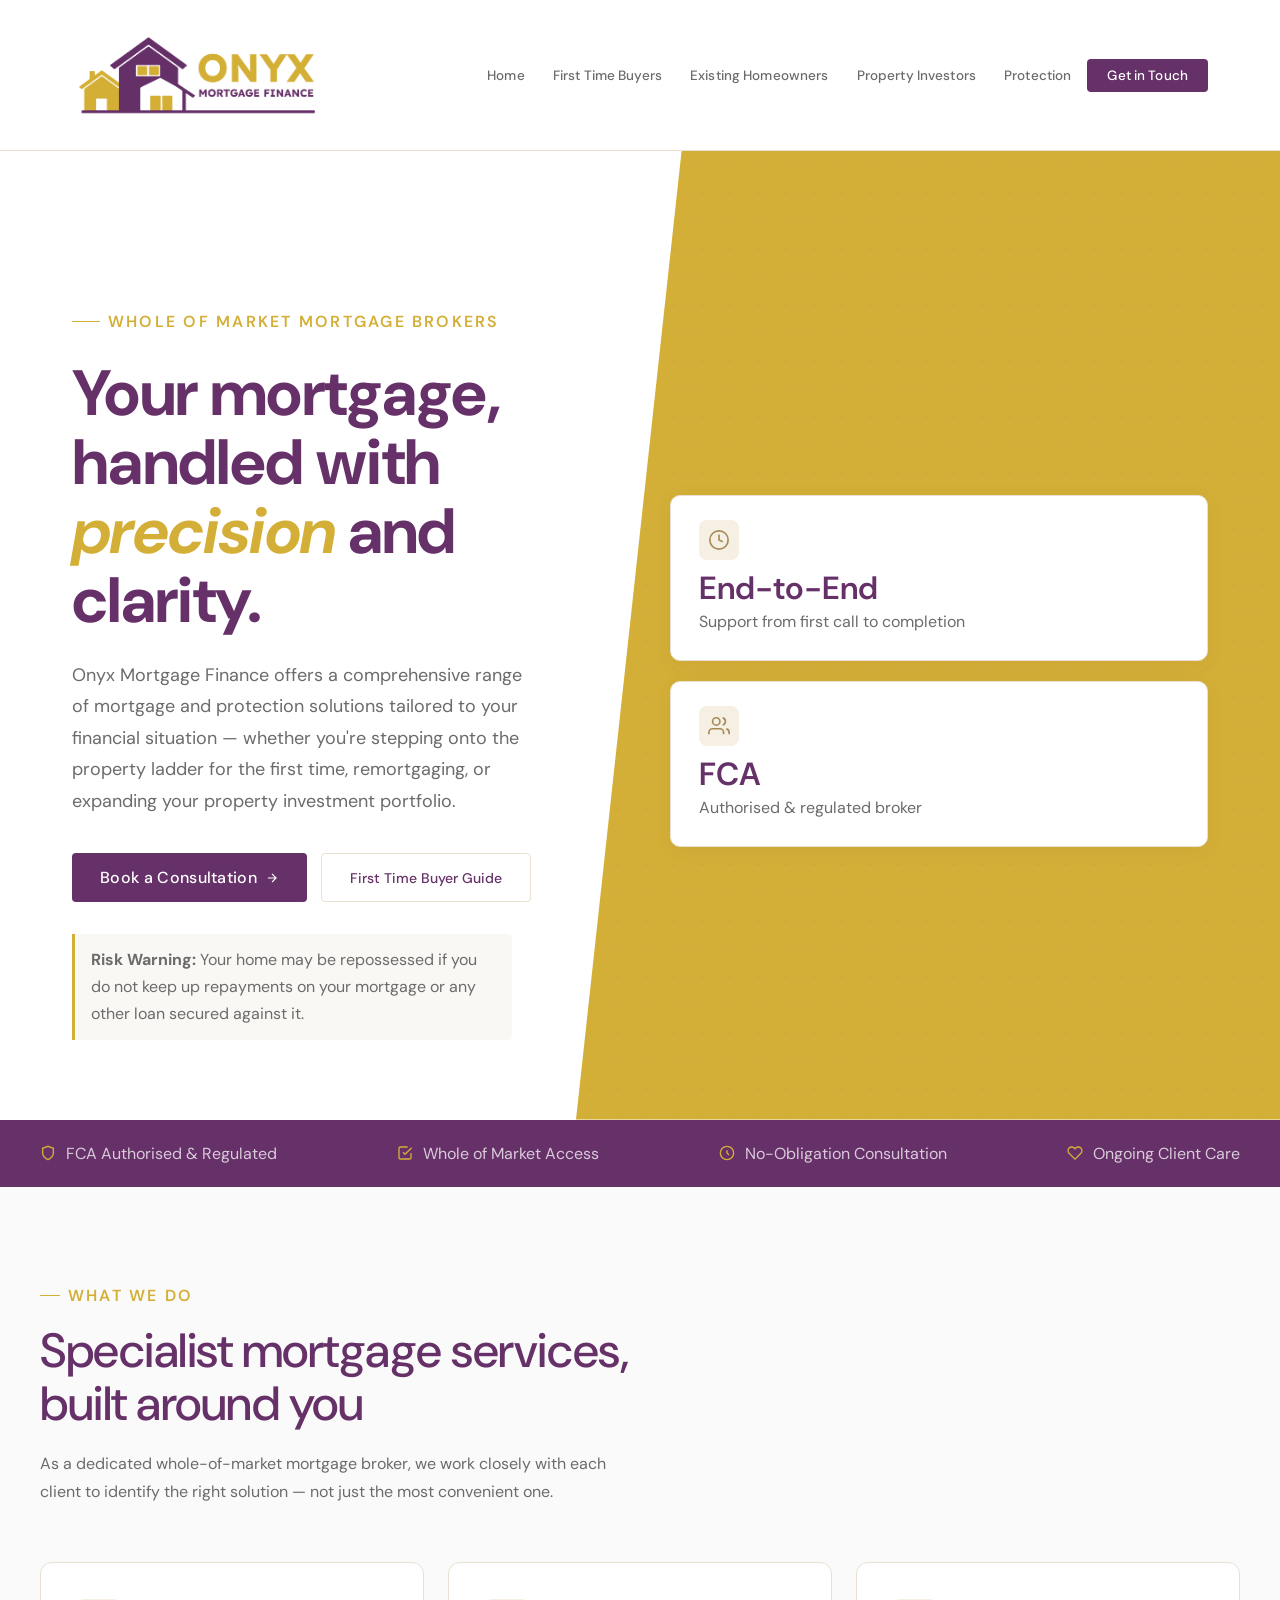
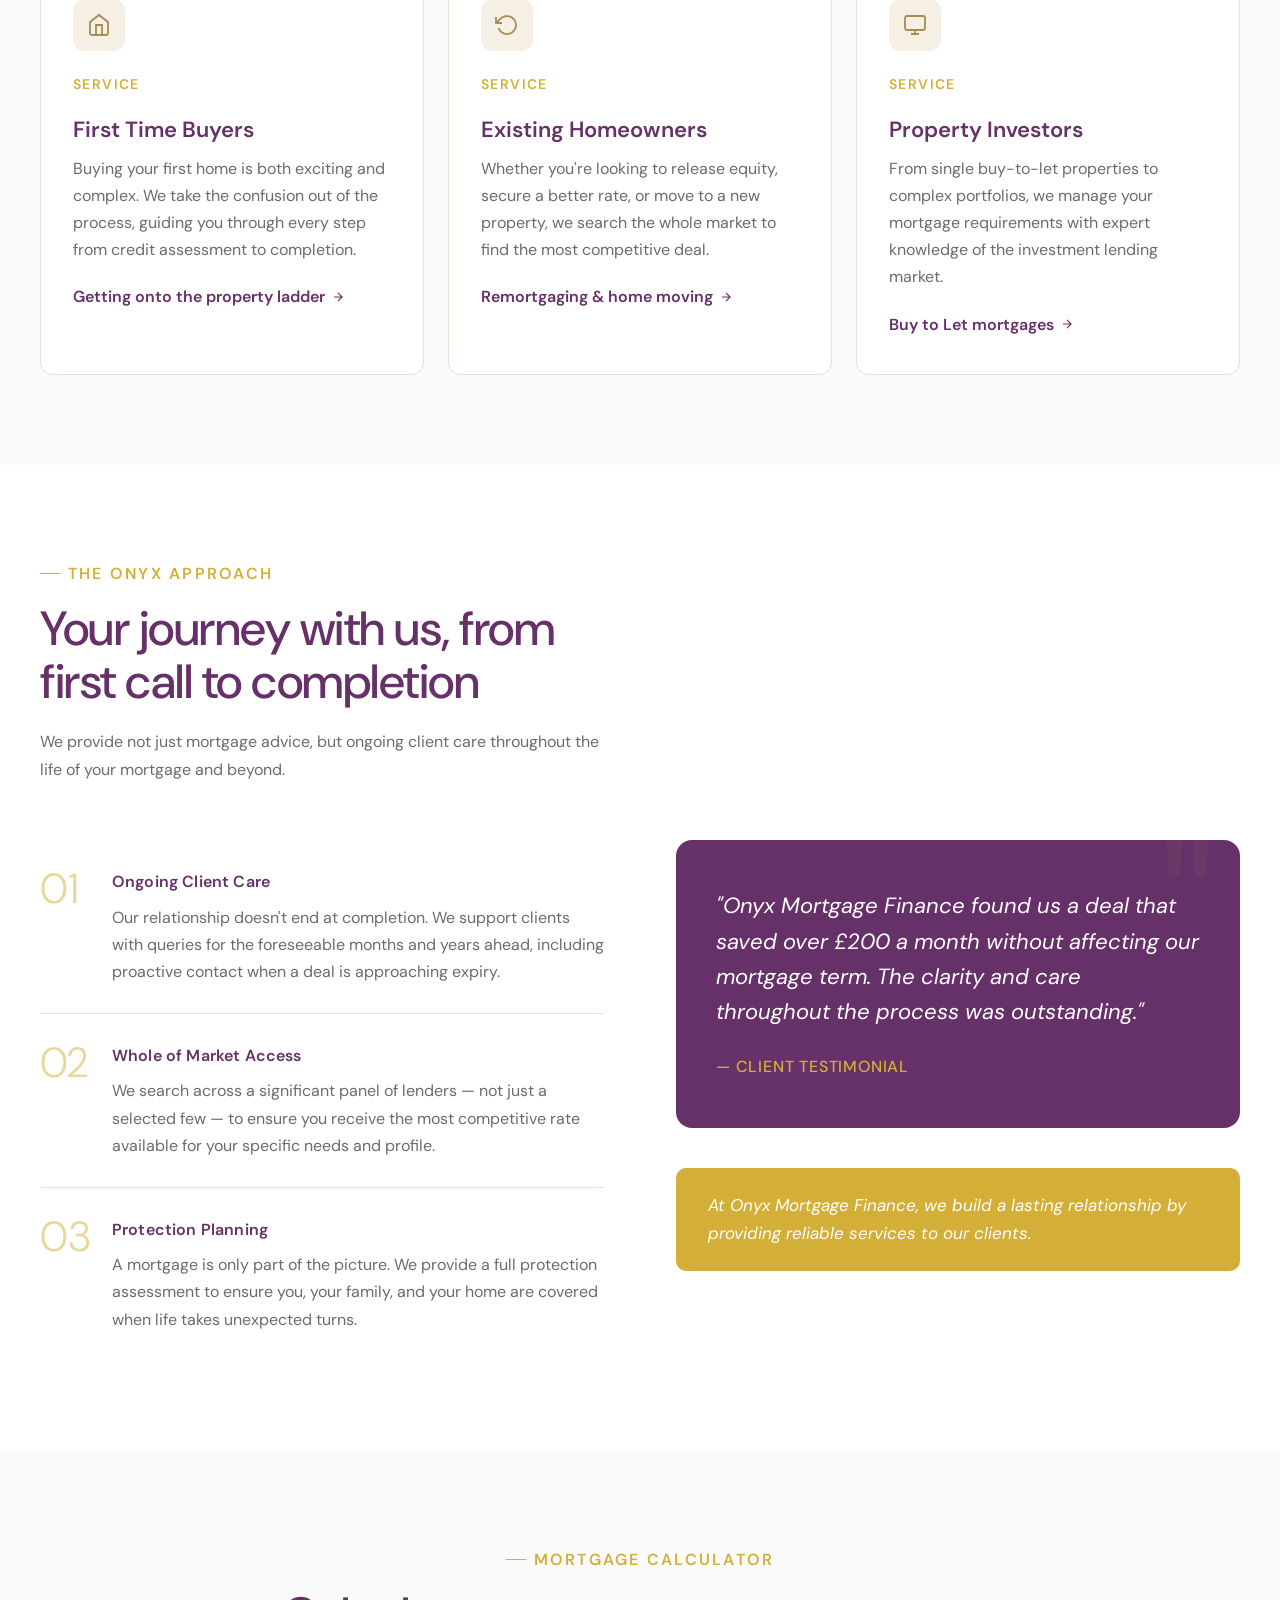
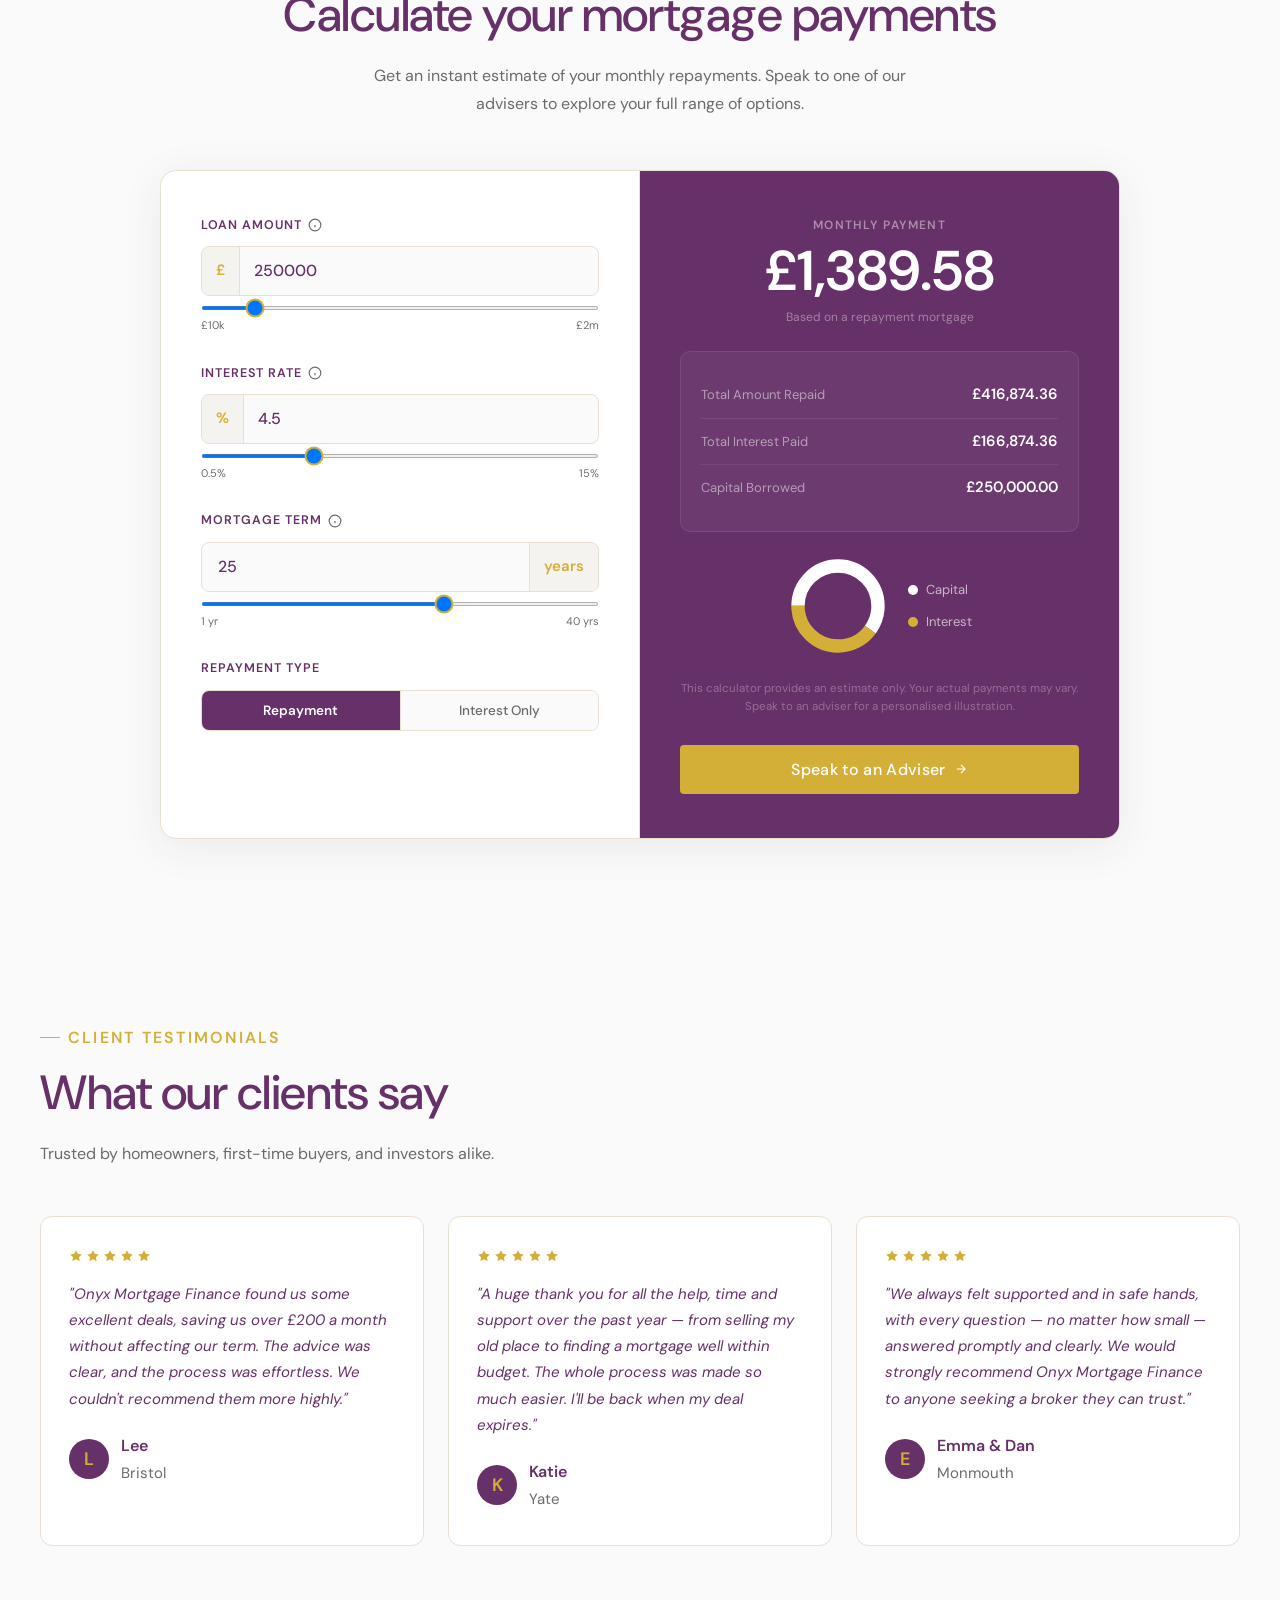
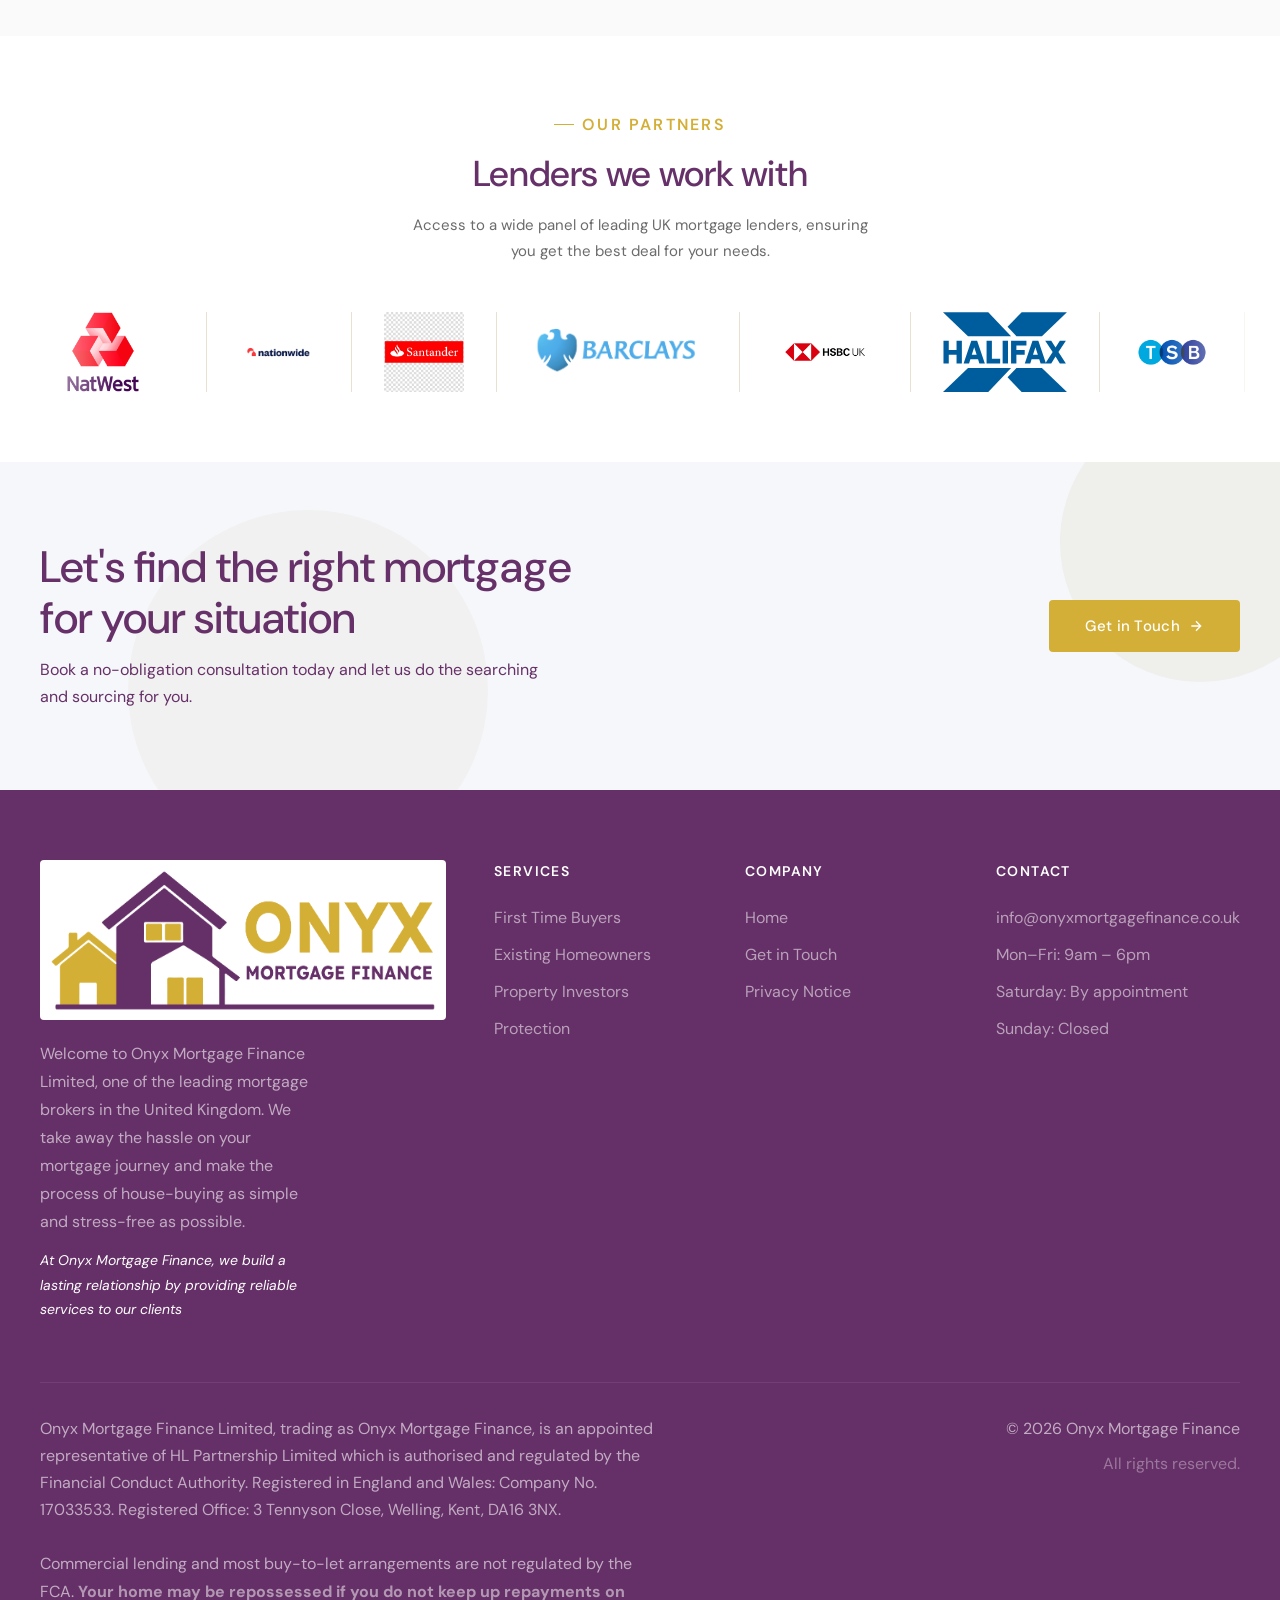
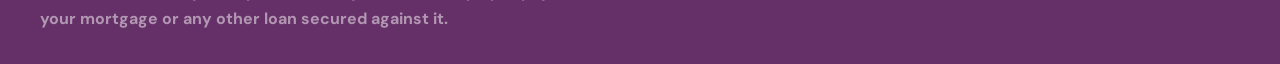
==== _index.html @ f04dfba0 "Refactor code structure for improved readability and maintainability" ====
<!doctype html>
<html lang="en">
  <head>
    <meta charset="UTF-8" />
    <meta name="viewport" content="width=device-width, initial-scale=1.0" />
    <title>
      Onyx Mortgage Finance – Your mortgage, handled with precision and clarity
    </title>
    <link rel="preconnect" href="https://fonts.googleapis.com" />
    <link rel="preconnect" href="https://fonts.gstatic.com" crossorigin />
    <link
      href="https://fonts.googleapis.com/css2?family=Cormorant+Garamond:ital,wght@0,300;0,400;0,500;0,600;1,300;1,400&family=DM+Sans:wght@300;400;500;600&display=swap"
      rel="stylesheet"
    />
    <link rel="icon" href="./favicon.jpg" />
    <link rel="stylesheet" href="./styles.css" />
  </head>
  <body>
    <!-- NAV -->
    <nav id="main-nav">
      <div class="nav-inner">
        <a class="nav-logo" onclick="showPage('home')">
          <div class="nav-logo-mark">
            <img src="./logos/logo.png" alt="site logo" />
          </div>
        </a>
        <ul class="nav-links">
          <li><a onclick="showPage('home')" id="nav-home">Home</a></li>
          <li><a onclick="showPage('first-time')">First Time Buyers</a></li>
          <li><a onclick="showPage('homeowners')">Existing Homeowners</a></li>
          <li><a onclick="showPage('investors')">Property Investors</a></li>
          <li><a onclick="showPage('protection')">Protection</a></li>
          <li>
            <a onclick="showPage('contact')" class="nav-cta">Get in Touch</a>
          </li>
        </ul>
        <div class="hamburger" id="hamburger" onclick="toggleMenu()">
          <span></span><span></span><span></span>
        </div>
      </div>
    </nav>

    <div class="mobile-menu" id="mobile-menu">
      <a
        onclick="
          showPage('home');
          toggleMenu();
        "
        >Home</a
      >
      <a
        onclick="
          showPage('first-time');
          toggleMenu();
        "
        >First Time Buyers</a
      >
      <a
        onclick="
          showPage('homeowners');
          toggleMenu();
        "
        >Existing Homeowners</a
      >
      <a
        onclick="
          showPage('investors');
          toggleMenu();
        "
        >Property Investors</a
      >
      <a
        onclick="
          showPage('protection');
          toggleMenu();
        "
        >Protection</a
      >
      <a
        onclick="
          showPage('privacy');
          toggleMenu();
        "
        >Privacy Notice</a
      >
      <a
        onclick="
          showPage('contact');
          toggleMenu();
        "
        >Get in Touch</a
      >
    </div>

    <!-- ==================== PAGE: HOME ==================== -->
    <div id="page-home" class="page active">
      <!-- HERO -->
      <section class="hero">
        <div class="hero-bg-pattern"></div>
        <div class="hero-bg-dots"></div>
        <div class="hero-inner">
          <div class="hero-content">
            <div class="hero-label">Whole of Market Mortgage Brokers</div>
            <h1>Your mortgage, handled with <em>precision</em> and clarity.</h1>
            <p>
              Onyx Mortgage Finance offers a comprehensive range of mortgage and
              protection solutions tailored to your financial situation —
              whether you're stepping onto the property ladder for the first
              time, remortgaging, or expanding your property investment
              portfolio.
            </p>
            <div class="hero-buttons">
              <button class="btn-primary" onclick="showPage('contact')">
                Book a Consultation
                <svg
                  width="14"
                  height="14"
                  viewBox="0 0 24 24"
                  fill="none"
                  stroke="currentColor"
                  stroke-width="2"
                >
                  <path d="M5 12h14M12 5l7 7-7 7" />
                </svg>
              </button>
              <button class="btn-secondary" onclick="showPage('first-time')">
                First Time Buyer Guide
              </button>
            </div>
            <div class="hero-risk">
              <strong>Risk Warning:</strong> Your home may be repossessed if you
              do not keep up repayments on your mortgage or any other loan
              secured against it.
            </div>
          </div>
          <div class="hero-stats">
            <div class="hero-stat-card">
              <div class="hero-stat-icon">
                <svg
                  width="22"
                  height="22"
                  viewBox="0 0 24 24"
                  fill="none"
                  stroke="#A68C54"
                  stroke-width="1.8"
                >
                  <circle cx="12" cy="12" r="10" />
                  <polyline points="12 6 12 12 16 14" />
                </svg>
              </div>
              <h3>End-to-End</h3>
              <p>Support from first call to completion</p>
            </div>
            <div class="hero-stat-card">
              <div class="hero-stat-icon">
                <svg
                  width="22"
                  height="22"
                  viewBox="0 0 24 24"
                  fill="none"
                  stroke="#A68C54"
                  stroke-width="1.8"
                >
                  <path d="M17 21v-2a4 4 0 00-4-4H5a4 4 0 00-4 4v2" />
                  <circle cx="9" cy="7" r="4" />
                  <path d="M23 21v-2a4 4 0 00-3-3.87M16 3.13a4 4 0 010 7.75" />
                </svg>
              </div>
              <h3>FCA</h3>
              <p>Authorised & regulated broker</p>
            </div>
          </div>
        </div>
      </section>

      <!-- TRUST BAR -->
      <div class="trust-bar">
        <div class="trust-bar-inner">
          <div class="trust-item">
            <svg
              width="16"
              height="16"
              viewBox="0 0 24 24"
              fill="none"
              stroke="currentColor"
              stroke-width="2"
            >
              <path d="M12 22s8-4 8-10V5l-8-3-8 3v7c0 6 8 10 8 10z" />
            </svg>
            FCA Authorised & Regulated
          </div>
          <div class="trust-item">
            <svg
              width="16"
              height="16"
              viewBox="0 0 24 24"
              fill="none"
              stroke="currentColor"
              stroke-width="2"
            >
              <polyline points="9 11 12 14 22 4" />
              <path d="M21 12v7a2 2 0 01-2 2H5a2 2 0 01-2-2V5a2 2 0 012-2h11" />
            </svg>
            Whole of Market Access
          </div>
          <div class="trust-item">
            <svg
              width="16"
              height="16"
              viewBox="0 0 24 24"
              fill="none"
              stroke="currentColor"
              stroke-width="2"
            >
              <circle cx="12" cy="12" r="10" />
              <path d="M12 8v4l3 3" />
            </svg>
            No-Obligation Consultation
          </div>
          <div class="trust-item">
            <svg
              width="16"
              height="16"
              viewBox="0 0 24 24"
              fill="none"
              stroke="currentColor"
              stroke-width="2"
            >
              <path
                d="M20.84 4.61a5.5 5.5 0 00-7.78 0L12 5.67l-1.06-1.06a5.5 5.5 0 00-7.78 7.78l1.06 1.06L12 21.23l7.78-7.78 1.06-1.06a5.5 5.5 0 000-7.78z"
              />
            </svg>
            Ongoing Client Care
          </div>
        </div>
      </div>

      <!-- SERVICES -->
      <section class="section services-section">
        <div class="section-inner">
          <div class="services-header">
            <div>
              <div class="section-label anim">What We Do</div>
              <h2 class="section-title anim" style="transition-delay: 0.1s">
                Specialist mortgage services,<br />built around you
              </h2>
              <p class="section-intro anim" style="transition-delay: 0.2s">
                As a dedicated whole-of-market mortgage broker, we work closely
                with each client to identify the right solution — not just the
                most convenient one.
              </p>
            </div>
          </div>
          <div class="services-grid">
            <div class="service-card anim" onclick="showPage('first-time')">
              <div class="service-icon">
                <svg
                  width="24"
                  height="24"
                  viewBox="0 0 24 24"
                  fill="none"
                  stroke="#A68C54"
                  stroke-width="1.8"
                >
                  <path d="M3 9l9-7 9 7v11a2 2 0 01-2 2H5a2 2 0 01-2-2z" />
                  <polyline points="9 22 9 12 15 12 15 22" />
                </svg>
              </div>
              <div class="service-sub">Service</div>
              <h3>First Time Buyers</h3>
              <p>
                Buying your first home is both exciting and complex. We take the
                confusion out of the process, guiding you through every step
                from credit assessment to completion.
              </p>
              <div class="service-link">
                Getting onto the property ladder
                <svg
                  width="14"
                  height="14"
                  viewBox="0 0 24 24"
                  fill="none"
                  stroke="currentColor"
                  stroke-width="2"
                >
                  <path d="M5 12h14M12 5l7 7-7 7" />
                </svg>
              </div>
            </div>
            <div
              class="service-card anim"
              style="transition-delay: 0.1s"
              onclick="showPage('homeowners')"
            >
              <div class="service-icon">
                <svg
                  width="24"
                  height="24"
                  viewBox="0 0 24 24"
                  fill="none"
                  stroke="#A68C54"
                  stroke-width="1.8"
                >
                  <polyline points="1 4 1 10 7 10" />
                  <path d="M3.51 15a9 9 0 102.13-9.36L1 10" />
                </svg>
              </div>
              <div class="service-sub">Service</div>
              <h3>Existing Homeowners</h3>
              <p>
                Whether you're looking to release equity, secure a better rate,
                or move to a new property, we search the whole market to find
                the most competitive deal.
              </p>
              <div class="service-link">
                Remortgaging & home moving
                <svg
                  width="14"
                  height="14"
                  viewBox="0 0 24 24"
                  fill="none"
                  stroke="currentColor"
                  stroke-width="2"
                >
                  <path d="M5 12h14M12 5l7 7-7 7" />
                </svg>
              </div>
            </div>
            <div
              class="service-card anim"
              style="transition-delay: 0.2s"
              onclick="showPage('investors')"
            >
              <div class="service-icon">
                <svg
                  width="24"
                  height="24"
                  viewBox="0 0 24 24"
                  fill="none"
                  stroke="#A68C54"
                  stroke-width="1.8"
                >
                  <rect x="2" y="3" width="20" height="14" rx="2" />
                  <line x1="8" y1="21" x2="16" y2="21" />
                  <line x1="12" y1="17" x2="12" y2="21" />
                </svg>
              </div>
              <div class="service-sub">Service</div>
              <h3>Property Investors</h3>
              <p>
                From single buy-to-let properties to complex portfolios, we
                manage your mortgage requirements with expert knowledge of the
                investment lending market.
              </p>
              <div class="service-link">
                Buy to Let mortgages
                <svg
                  width="14"
                  height="14"
                  viewBox="0 0 24 24"
                  fill="none"
                  stroke="currentColor"
                  stroke-width="2"
                >
                  <path d="M5 12h14M12 5l7 7-7 7" />
                </svg>
              </div>
            </div>
          </div>
        </div>
      </section>

      <!-- APPROACH -->
      <section class="section approach-section">
        <div class="section-inner">
          <div class="section-label anim">The Onyx Approach</div>
          <h2 class="section-title anim" style="transition-delay: 0.1s">
            Your journey with us, from<br />first call to completion
          </h2>
          <p class="section-intro anim" style="transition-delay: 0.2s">
            We provide not just mortgage advice, but ongoing client care
            throughout the life of your mortgage and beyond.
          </p>

          <div class="approach-grid">
            <div class="approach-steps anim" style="transition-delay: 0.1s">
              <div class="approach-step">
                <div class="step-num">01</div>
                <div class="step-content">
                  <h4>Ongoing Client Care</h4>
                  <p>
                    Our relationship doesn't end at completion. We support
                    clients with queries for the foreseeable months and years
                    ahead, including proactive contact when a deal is
                    approaching expiry.
                  </p>
                </div>
              </div>
              <div class="approach-step">
                <div class="step-num">02</div>
                <div class="step-content">
                  <h4>Whole of Market Access</h4>
                  <p>
                    We search across a significant panel of lenders — not just a
                    selected few — to ensure you receive the most competitive
                    rate available for your specific needs and profile.
                  </p>
                </div>
              </div>
              <div class="approach-step">
                <div class="step-num">03</div>
                <div class="step-content">
                  <h4>Protection Planning</h4>
                  <p>
                    A mortgage is only part of the picture. We provide a full
                    protection assessment to ensure you, your family, and your
                    home are covered when life takes unexpected turns.
                  </p>
                </div>
              </div>
            </div>

            <div class="anim" style="transition-delay: 0.25s">
              <div class="approach-quote">
                <blockquote>
                  "Onyx Mortgage Finance found us a deal that saved over £200 a
                  month without affecting our mortgage term. The clarity and
                  care throughout the process was outstanding."
                </blockquote>
                <cite>— Client Testimonial</cite>
              </div>
              <div class="trust-statement">
                <p>
                  At Onyx Mortgage Finance, we build a lasting relationship by
                  providing reliable services to our clients.
                </p>
              </div>
            </div>
          </div>
        </div>
      </section>

      <!-- CALCULATOR SECTION -->
      <section class="section calc-section">
        <div class="section-inner">
          <div class="calc-header anim">
            <div class="section-label">Mortgage Calculator</div>
            <h2 class="section-title">Calculate your mortgage payments</h2>
            <p class="section-intro">
              Get an instant estimate of your monthly repayments. Speak to one
              of our advisers to explore your full range of options.
            </p>
          </div>

          <div class="calc-wrapper anim" style="transition-delay: 0.15s">
            <!-- LEFT: INPUTS -->
            <div class="calc-inputs">
              <div class="calc-field-group">
                <label class="calc-label">
                  Loan Amount
                  <span
                    class="calc-tooltip"
                    title="The total amount you wish to borrow"
                  >
                    <svg
                      width="14"
                      height="14"
                      viewBox="0 0 24 24"
                      fill="none"
                      stroke="currentColor"
                      stroke-width="2"
                    >
                      <circle cx="12" cy="12" r="10" />
                      <line x1="12" y1="16" x2="12" y2="12" />
                      <line x1="12" y1="8" x2="12.01" y2="8" />
                    </svg>
                  </span>
                </label>
                <div class="calc-input-wrap">
                  <span class="calc-prefix">£</span>
                  <input
                    class="calc-input"
                    type="number"
                    id="calc-amount"
                    value="250000"
                    min="10000"
                    max="5000000"
                    step="1000"
                  />
                </div>
                <input
                  class="calc-range"
                  type="range"
                  id="calc-amount-range"
                  min="10000"
                  max="2000000"
                  step="5000"
                  value="250000"
                />
                <div class="calc-range-labels">
                  <span>£10k</span><span>£2m</span>
                </div>
              </div>

              <div class="calc-field-group">
                <label class="calc-label">
                  Interest Rate
                  <span
                    class="calc-tooltip"
                    title="The annual interest rate on your mortgage"
                  >
                    <svg
                      width="14"
                      height="14"
                      viewBox="0 0 24 24"
                      fill="none"
                      stroke="currentColor"
                      stroke-width="2"
                    >
                      <circle cx="12" cy="12" r="10" />
                      <line x1="12" y1="16" x2="12" y2="12" />
                      <line x1="12" y1="8" x2="12.01" y2="8" />
                    </svg>
                  </span>
                </label>
                <div class="calc-input-wrap">
                  <span class="calc-prefix">%</span>
                  <input
                    class="calc-input"
                    type="number"
                    id="calc-rate"
                    value="4.5"
                    min="0.1"
                    max="20"
                    step="0.05"
                  />
                </div>
                <input
                  class="calc-range"
                  type="range"
                  id="calc-rate-range"
                  min="0.5"
                  max="15"
                  step="0.05"
                  value="4.5"
                />
                <div class="calc-range-labels">
                  <span>0.5%</span><span>15%</span>
                </div>
              </div>

              <div class="calc-field-group">
                <label class="calc-label">
                  Mortgage Term
                  <span
                    class="calc-tooltip"
                    title="The number of years over which you repay the mortgage"
                  >
                    <svg
                      width="14"
                      height="14"
                      viewBox="0 0 24 24"
                      fill="none"
                      stroke="currentColor"
                      stroke-width="2"
                    >
                      <circle cx="12" cy="12" r="10" />
                      <line x1="12" y1="16" x2="12" y2="12" />
                      <line x1="12" y1="8" x2="12.01" y2="8" />
                    </svg>
                  </span>
                </label>
                <div class="calc-input-wrap">
                  <input
                    class="calc-input"
                    type="number"
                    id="calc-term"
                    value="25"
                    min="1"
                    max="40"
                    step="1"
                    style="padding-left: 16px"
                  />
                  <span class="calc-suffix">years</span>
                </div>
                <input
                  class="calc-range"
                  type="range"
                  id="calc-term-range"
                  min="1"
                  max="40"
                  step="1"
                  value="25"
                />
                <div class="calc-range-labels">
                  <span>1 yr</span><span>40 yrs</span>
                </div>
              </div>

              <div class="calc-field-group">
                <label class="calc-label">Repayment Type</label>
                <div class="calc-toggle-group">
                  <button
                    class="calc-toggle active"
                    id="toggle-repayment"
                    onclick="setRepaymentType('repayment')"
                  >
                    Repayment
                  </button>
                  <button
                    class="calc-toggle"
                    id="toggle-interest"
                    onclick="setRepaymentType('interest')"
                  >
                    Interest Only
                  </button>
                </div>
              </div>
            </div>
            <!-- end inputs -->

            <!-- RIGHT: RESULTS -->
            <div class="calc-results">
              <div class="calc-results-top">
                <p class="calc-results-label">Monthly Payment</p>
                <div class="calc-monthly" id="calc-monthly">£0</div>
                <p class="calc-repayment-note" id="calc-repayment-note">
                  Based on a repayment mortgage
                </p>
              </div>

              <div class="calc-breakdown">
                <div class="calc-breakdown-item">
                  <span class="calc-breakdown-label">Total Amount Repaid</span>
                  <span class="calc-breakdown-value" id="calc-total">£0</span>
                </div>
                <div class="calc-breakdown-divider"></div>
                <div class="calc-breakdown-item">
                  <span class="calc-breakdown-label">Total Interest Paid</span>
                  <span class="calc-breakdown-value" id="calc-interest"
                    >£0</span
                  >
                </div>
                <div class="calc-breakdown-divider"></div>
                <div class="calc-breakdown-item">
                  <span class="calc-breakdown-label">Capital Borrowed</span>
                  <span class="calc-breakdown-value" id="calc-capital">£0</span>
                </div>
              </div>

              <!-- DONUT CHART -->
              <div class="calc-chart-wrap">
                <svg class="calc-donut" viewBox="0 0 120 120" id="calc-donut">
                  <circle
                    class="calc-donut-bg"
                    cx="60"
                    cy="60"
                    r="48"
                    fill="none"
                    stroke-width="16"
                  />
                  <circle
                    class="calc-donut-capital"
                    cx="60"
                    cy="60"
                    r="48"
                    fill="none"
                    stroke-width="16"
                    stroke-dasharray="0 301.6"
                    stroke-dashoffset="75.4"
                    id="calc-donut-capital"
                  />
                  <circle
                    class="calc-donut-interest"
                    cx="60"
                    cy="60"
                    r="48"
                    fill="none"
                    stroke-width="16"
                    stroke-dasharray="0 301.6"
                    stroke-dashoffset="75.4"
                    id="calc-donut-interest"
                  />
                </svg>
                <div class="calc-chart-legend">
                  <span class="calc-legend-item"
                    ><i
                      class="calc-legend-dot"
                      style="background: var(--white)"
                    ></i
                    >Capital</span
                  >
                  <span class="calc-legend-item"
                    ><i
                      class="calc-legend-dot"
                      style="background: var(--gold)"
                    ></i
                    >Interest</span
                  >
                </div>
              </div>

              <div class="calc-disclaimer">
                This calculator provides an estimate only. Your actual payments
                may vary. Speak to an adviser for a personalised illustration.
              </div>

              <button
                class="btn-primar speak"
                style="width: 100%; justify-content: center; margin-top: 4px"
                onclick="showPage('contact')"
              >
                Speak to an Adviser
                <svg
                  width="14"
                  height="14"
                  viewBox="0 0 24 24"
                  fill="none"
                  stroke="currentColor"
                  stroke-width="2"
                >
                  <path d="M5 12h14M12 5l7 7-7 7" />
                </svg>
              </button>
            </div>
            <!-- end results -->
          </div>
          <!-- end wrapper -->
        </div>
      </section>
      <!-- END CALCULATOR SECTION -->

      <!-- TESTIMONIALS -->
      <section class="section testimonials-section">
        <div class="section-inner">
          <div class="section-label anim">Client Testimonials</div>
          <h2 class="section-title anim" style="transition-delay: 0.1s">
            What our clients say
          </h2>
          <p class="section-intro anim" style="transition-delay: 0.2s">
            Trusted by homeowners, first-time buyers, and investors alike.
          </p>

          <div class="testimonials-grid">
            <div class="testimonial-card anim">
              <div class="stars">
                <svg
                  width="14"
                  height="14"
                  viewBox="0 0 24 24"
                  fill="currentColor"
                >
                  <polygon
                    points="12 2 15.09 8.26 22 9.27 17 14.14 18.18 21.02 12 17.77 5.82 21.02 7 14.14 2 9.27 8.91 8.26 12 2"
                  />
                </svg>
                <svg
                  width="14"
                  height="14"
                  viewBox="0 0 24 24"
                  fill="currentColor"
                >
                  <polygon
                    points="12 2 15.09 8.26 22 9.27 17 14.14 18.18 21.02 12 17.77 5.82 21.02 7 14.14 2 9.27 8.91 8.26 12 2"
                  />
                </svg>
                <svg
                  width="14"
                  height="14"
                  viewBox="0 0 24 24"
                  fill="currentColor"
                >
                  <polygon
                    points="12 2 15.09 8.26 22 9.27 17 14.14 18.18 21.02 12 17.77 5.82 21.02 7 14.14 2 9.27 8.91 8.26 12 2"
                  />
                </svg>
                <svg
                  width="14"
                  height="14"
                  viewBox="0 0 24 24"
                  fill="currentColor"
                >
                  <polygon
                    points="12 2 15.09 8.26 22 9.27 17 14.14 18.18 21.02 12 17.77 5.82 21.02 7 14.14 2 9.27 8.91 8.26 12 2"
                  />
                </svg>
                <svg
                  width="14"
                  height="14"
                  viewBox="0 0 24 24"
                  fill="currentColor"
                >
                  <polygon
                    points="12 2 15.09 8.26 22 9.27 17 14.14 18.18 21.02 12 17.77 5.82 21.02 7 14.14 2 9.27 8.91 8.26 12 2"
                  />
                </svg>
              </div>
              <blockquote>
                "Onyx Mortgage Finance found us some excellent deals, saving us
                over £200 a month without affecting our term. The advice was
                clear, and the process was effortless. We couldn't recommend
                them more highly."
              </blockquote>
              <div class="testimonial-author">
                <div class="author-avatar">L</div>
                <div class="author-info">
                  <span>Lee</span>
                  <span>Bristol</span>
                </div>
              </div>
            </div>

            <div class="testimonial-card anim" style="transition-delay: 0.1s">
              <div class="stars">
                <svg
                  width="14"
                  height="14"
                  viewBox="0 0 24 24"
                  fill="currentColor"
                >
                  <polygon
                    points="12 2 15.09 8.26 22 9.27 17 14.14 18.18 21.02 12 17.77 5.82 21.02 7 14.14 2 9.27 8.91 8.26 12 2"
                  />
                </svg>
                <svg
                  width="14"
                  height="14"
                  viewBox="0 0 24 24"
                  fill="currentColor"
                >
                  <polygon
                    points="12 2 15.09 8.26 22 9.27 17 14.14 18.18 21.02 12 17.77 5.82 21.02 7 14.14 2 9.27 8.91 8.26 12 2"
                  />
                </svg>
                <svg
                  width="14"
                  height="14"
                  viewBox="0 0 24 24"
                  fill="currentColor"
                >
                  <polygon
                    points="12 2 15.09 8.26 22 9.27 17 14.14 18.18 21.02 12 17.77 5.82 21.02 7 14.14 2 9.27 8.91 8.26 12 2"
                  />
                </svg>
                <svg
                  width="14"
                  height="14"
                  viewBox="0 0 24 24"
                  fill="currentColor"
                >
                  <polygon
                    points="12 2 15.09 8.26 22 9.27 17 14.14 18.18 21.02 12 17.77 5.82 21.02 7 14.14 2 9.27 8.91 8.26 12 2"
                  />
                </svg>
                <svg
                  width="14"
                  height="14"
                  viewBox="0 0 24 24"
                  fill="currentColor"
                >
                  <polygon
                    points="12 2 15.09 8.26 22 9.27 17 14.14 18.18 21.02 12 17.77 5.82 21.02 7 14.14 2 9.27 8.91 8.26 12 2"
                  />
                </svg>
              </div>
              <blockquote>
                "A huge thank you for all the help, time and support over the
                past year — from selling my old place to finding a mortgage well
                within budget. The whole process was made so much easier. I'll
                be back when my deal expires."
              </blockquote>
              <div class="testimonial-author">
                <div class="author-avatar">K</div>
                <div class="author-info">
                  <span>Katie</span>
                  <span>Yate</span>
                </div>
              </div>
            </div>

            <div class="testimonial-card anim" style="transition-delay: 0.2s">
              <div class="stars">
                <svg
                  width="14"
                  height="14"
                  viewBox="0 0 24 24"
                  fill="currentColor"
                >
                  <polygon
                    points="12 2 15.09 8.26 22 9.27 17 14.14 18.18 21.02 12 17.77 5.82 21.02 7 14.14 2 9.27 8.91 8.26 12 2"
                  />
                </svg>
                <svg
                  width="14"
                  height="14"
                  viewBox="0 0 24 24"
                  fill="currentColor"
                >
                  <polygon
                    points="12 2 15.09 8.26 22 9.27 17 14.14 18.18 21.02 12 17.77 5.82 21.02 7 14.14 2 9.27 8.91 8.26 12 2"
                  />
                </svg>
                <svg
                  width="14"
                  height="14"
                  viewBox="0 0 24 24"
                  fill="currentColor"
                >
                  <polygon
                    points="12 2 15.09 8.26 22 9.27 17 14.14 18.18 21.02 12 17.77 5.82 21.02 7 14.14 2 9.27 8.91 8.26 12 2"
                  />
                </svg>
                <svg
                  width="14"
                  height="14"
                  viewBox="0 0 24 24"
                  fill="currentColor"
                >
                  <polygon
                    points="12 2 15.09 8.26 22 9.27 17 14.14 18.18 21.02 12 17.77 5.82 21.02 7 14.14 2 9.27 8.91 8.26 12 2"
                  />
                </svg>
                <svg
                  width="14"
                  height="14"
                  viewBox="0 0 24 24"
                  fill="currentColor"
                >
                  <polygon
                    points="12 2 15.09 8.26 22 9.27 17 14.14 18.18 21.02 12 17.77 5.82 21.02 7 14.14 2 9.27 8.91 8.26 12 2"
                  />
                </svg>
              </div>
              <blockquote>
                "We always felt supported and in safe hands, with every question
                — no matter how small — answered promptly and clearly. We would
                strongly recommend Onyx Mortgage Finance to anyone seeking a
                broker they can trust."
              </blockquote>
              <div class="testimonial-author">
                <div class="author-avatar">E</div>
                <div class="author-info">
                  <span>Emma & Dan</span>
                  <span>Monmouth</span>
                </div>
              </div>
            </div>
          </div>
        </div>
      </section>

      <!-- PARTNERS SLIDER -->
      <section class="partners-section">
        <div class="partners-header anim">
          <div class="section-label" style="justify-content: center">
            Our Partners
          </div>
          <h2 class="section-title" style="font-size: 36px">
            Lenders we work with
          </h2>
          <p
            style="
              color: var(--text-light);
              max-width: 480px;
              margin: 0 auto;
              font-size: 15px;
            "
          >
            Access to a wide panel of leading UK mortgage lenders, ensuring you
            get the best deal for your needs.
          </p>
        </div>
        <div class="partners-track-wrap">
          <div class="partners-track" id="partners-track">
            <!-- will be populated by JS -->
          </div>
        </div>
      </section>

      <!-- CTA STRIP -->
      <section class="cta-strip">
        <div class="cta-strip-inner">
          <div>
            <h2>Let's find the right mortgage<br />for your situation</h2>
            <p>
              Book a no-obligation consultation today and let us do the
              searching and sourcing for you.
            </p>
          </div>
          <button class="btn-gold" onclick="showPage('contact')">
            Get in Touch
            <svg
              width="16"
              height="16"
              viewBox="0 0 24 24"
              fill="none"
              stroke="currentColor"
              stroke-width="2"
            >
              <path d="M5 12h14M12 5l7 7-7 7" />
            </svg>
          </button>
        </div>
      </section>
    </div>
    <!-- end home -->

    <!-- ==================== PAGE: FIRST TIME BUYERS ==================== -->
    <div id="page-first-time" class="page">
      <div class="page-hero">
        <div class="page-hero-inner">
          <div class="hero-label">Service — First Time Buyers</div>
          <h1>Step onto the property ladder with confidence</h1>
          <p>
            Buying your first home should be exciting. We take the complexity
            out of the mortgage process so you can focus on finding the place
            you'll love to call home.
          </p>
        </div>
        <svg
          class="page-hero-wave"
          viewBox="0 0 1440 60"
          preserveAspectRatio="none"
          xmlns="http://www.w3.org/2000/svg"
        >
          <path
            d="M0 60L1440 60L1440 0C1200 40 900 60 720 50C540 40 240 0 0 20Z"
            fill="white"
          />
        </svg>
      </div>

      <section class="section">
        <div class="section-inner">
          <div class="info-grid">
            <div class="info-text anim">
              <div class="section-label">What you need to know</div>
              <h2>Understanding the home-buying process</h2>
              <p>
                Whether you're purchasing your very first property or moving
                into a new home, the mortgage journey involves a number of
                important stages. At Onyx Mortgage Finance, we assist with every
                part of the credit assessment and mortgage application process —
                giving you confidence at every step.
              </p>
              <p>
                From understanding how much you can borrow, to securing a
                mortgage in principle and seeing your application through to
                completion, we're with you throughout.
              </p>
              <div class="trust-statement" style="margin-top: 28px">
                <p>
                  At Onyx Mortgage Finance, we build a lasting relationship by
                  providing reliable services to our clients.
                </p>
              </div>
              <button
                class="btn-primary"
                style="margin-top: 28px"
                onclick="showPage('contact')"
              >
                Speak to an Adviser
                <svg
                  width="14"
                  height="14"
                  viewBox="0 0 24 24"
                  fill="none"
                  stroke="currentColor"
                  stroke-width="2"
                >
                  <path d="M5 12h14M12 5l7 7-7 7" />
                </svg>
              </button>
            </div>
            <div class="anim" style="transition-delay: 0.2s">
              <div class="steps-grid">
                <div class="step-card" data-step="1">
                  <h3>
                    <span
                      style="
                        font-family: 'Cormorant Garamond', serif;
                        font-size: 26px;
                        color: var(--gold);
                        font-weight: 600;
                        margin-right: 8px;
                      "
                      >01</span
                    >
                    Initial Consultation
                  </h3>
                  <p>
                    We get to know your financial situation, goals and timeline
                    to understand what's possible.
                  </p>
                </div>
                <div class="step-card" data-step="2">
                  <h3>
                    <span
                      style="
                        font-family: 'Cormorant Garamond', serif;
                        font-size: 26px;
                        color: var(--gold);
                        font-weight: 600;
                        margin-right: 8px;
                      "
                      >02</span
                    >
                    Credit Assessment
                  </h3>
                  <p>
                    We review your income, outgoings and credit profile to
                    establish a realistic borrowing range.
                  </p>
                </div>
                <div class="step-card" data-step="3">
                  <h3>
                    <span
                      style="
                        font-family: 'Cormorant Garamond', serif;
                        font-size: 26px;
                        color: var(--gold);
                        font-weight: 600;
                        margin-right: 8px;
                      "
                      >03</span
                    >
                    Mortgage in Principle
                  </h3>
                  <p>
                    We secure your Agreement in Principle — giving you buying
                    power when making an offer.
                  </p>
                </div>
                <div class="step-card" data-step="4">
                  <h3>
                    <span
                      style="
                        font-family: 'Cormorant Garamond', serif;
                        font-size: 26px;
                        color: var(--gold);
                        font-weight: 600;
                        margin-right: 8px;
                      "
                      >04</span
                    >
                    Application & Completion
                  </h3>
                  <p>
                    Once your offer is accepted, we manage the full mortgage
                    application and keep you informed until the keys are in your
                    hands.
                  </p>
                </div>
              </div>
            </div>
          </div>
        </div>
      </section>

      <section class="cta-strip">
        <div class="cta-strip-inner">
          <div>
            <h2>Ready to start your<br />property journey?</h2>
            <p>
              Book a no-obligation consultation today. We'll guide you every
              step of the way.
            </p>
          </div>
          <button class="btn-gold" onclick="showPage('contact')">
            Book a Consultation
          </button>
        </div>
      </section>
    </div>

    <!-- ==================== PAGE: EXISTING HOMEOWNERS ==================== -->
    <div id="page-homeowners" class="page">
      <div class="page-hero">
        <div class="page-hero-inner">
          <div class="hero-label">Service — Existing Homeowners</div>
          <h1>Remortgaging and home moving, made straightforward</h1>
          <p>
            Understanding your options as an existing homeowner can unlock real
            financial benefits. We search the whole market to find the most
            competitive deal available for your needs.
          </p>
        </div>
        <svg
          class="page-hero-wave"
          viewBox="0 0 1440 60"
          preserveAspectRatio="none"
          xmlns="http://www.w3.org/2000/svg"
        >
          <path
            d="M0 60L1440 60L1440 0C1200 40 900 60 720 50C540 40 240 0 0 20Z"
            fill="white"
          />
        </svg>
      </div>

      <section class="section">
        <div class="section-inner">
          <div class="info-grid">
            <div class="info-text anim">
              <div class="section-label">How We Help</div>
              <h2>Making your existing mortgage work harder for you</h2>
              <p>
                As a whole-of-market broker, Onyx Mortgage Finance has access to
                a substantial number of lenders — far beyond what you'd find on
                a high street bank's website. That means we can find genuinely
                competitive rates matched to your specific circumstances,
                whether you're looking to reduce your monthly payments, release
                equity, or fund a home move.
              </p>
              <p>
                We also proactively contact clients as their fixed-rate or
                tracker deal approaches expiry, ensuring you never inadvertently
                move onto an uncompetitive standard variable rate.
              </p>
              <div class="trust-statement" style="margin-top: 28px">
                <p>
                  At Onyx Mortgage Finance, we build a lasting relationship by
                  providing reliable services to our clients.
                </p>
              </div>
              <button
                class="btn-primary"
                style="margin-top: 28px"
                onclick="showPage('contact')"
              >
                Get in Touch
                <svg
                  width="14"
                  height="14"
                  viewBox="0 0 24 24"
                  fill="none"
                  stroke="currentColor"
                  stroke-width="2"
                >
                  <path d="M5 12h14M12 5l7 7-7 7" />
                </svg>
              </button>
            </div>
            <div class="anim" style="transition-delay: 0.2s">
              <div class="section-label" style="margin-bottom: 20px">
                Options Available to You
              </div>
              <div class="cards-grid" style="margin-top: 0">
                <div class="feature-card">
                  <h3>Remortgaging to a Better Rate</h3>
                  <p>
                    If your current deal is ending, or you're on a standard
                    variable rate, switching could significantly reduce your
                    monthly outgoings.
                  </p>
                </div>

                <div class="feature-card">
                  <h3>Home Moving Mortgage</h3>
                  <p>
                    Whether you're upsizing, downsizing or relocating, we can
                    identify the right mortgage for your new property.
                  </p>
                </div>
                <div class="feature-card">
                  <h3>Further Advance</h3>
                  <p>
                    Borrow additional funds from your existing lender to fund
                    significant home improvements or other needs.
                  </p>
                </div>
              </div>
            </div>
          </div>
        </div>
      </section>

      <section class="cta-strip">
        <div class="cta-strip-inner">
          <div>
            <h2>Is your current deal<br />coming to an end?</h2>
            <p>
              Don't slip onto a standard variable rate. We'll find you a better
              deal before it happens.
            </p>
          </div>
          <button class="btn-gold" onclick="showPage('contact')">
            Review My Mortgage
          </button>
        </div>
      </section>
    </div>

    <!-- ==================== PAGE: PROPERTY INVESTORS ==================== -->
    <div id="page-investors" class="page">
      <div class="page-hero">
        <div class="page-hero-inner">
          <div class="hero-label">Service — Property Investors</div>
          <h1>Buy to Let and portfolio finance</h1>
          <p>
            From your first investment property to a complex portfolio, Onyx
            Mortgage Finance takes the complication out of investment lending
            and puts the right deal in your hands.
          </p>
        </div>
        <svg
          class="page-hero-wave"
          viewBox="0 0 1440 60"
          preserveAspectRatio="none"
          xmlns="http://www.w3.org/2000/svg"
        >
          <path
            d="M0 60L1440 60L1440 0C1200 40 900 60 720 50C540 40 240 0 0 20Z"
            fill="white"
          />
        </svg>
      </div>

      <section class="section">
        <div class="section-inner">
          <div class="info-grid">
            <div class="info-text anim">
              <div class="section-label">Investment Lending</div>
              <h2>Expert support for property investors at every stage</h2>
              <p>
                Whether you need help acquiring a single buy-to-let property, or
                restructuring an existing portfolio, Onyx Mortgage Finance
                manages all your mortgage requirements with a thorough
                understanding of the investment lending market.
              </p>
              <p>
                We work closely with both first-time landlords and experienced
                portfolio investors, tailoring our advice to your circumstances
                and longer-term property goals. You'll be surprised by how much
                simpler the process becomes when you have the right adviser in
                your corner.
              </p>
              <div class="trust-statement" style="margin-top: 28px">
                <p>
                  At Onyx Mortgage Finance, we build a lasting relationship by
                  providing reliable services to our clients.
                </p>
              </div>
              <button
                class="btn-primary"
                style="margin-top: 28px"
                onclick="showPage('contact')"
              >
                Discuss Your Portfolio
                <svg
                  width="14"
                  height="14"
                  viewBox="0 0 24 24"
                  fill="none"
                  stroke="currentColor"
                  stroke-width="2"
                >
                  <path d="M5 12h14M12 5l7 7-7 7" />
                </svg>
              </button>
            </div>
            <div class="anim" style="transition-delay: 0.2s">
              <div class="section-label" style="margin-bottom: 20px">
                Investment Mortgage Services
              </div>
              <div class="cards-grid" style="margin-top: 0">
                <div class="feature-card">
                  <h3>Buy to Let Mortgages</h3>
                  <p>
                    Residential rental property finance for individual landlords
                    and limited company applicants.
                  </p>
                </div>
                <div class="feature-card">
                  <h3>Portfolio Landlord Finance</h3>
                  <p>
                    Specialist advice for landlords with four or more mortgaged
                    properties, including complex cases.
                  </p>
                </div>
                <div class="feature-card">
                  <h3>HMO Mortgages</h3>
                  <p>
                    Finance for houses in multiple occupation and multi-unit
                    freehold blocks with specialist lenders.
                  </p>
                </div>
                <div class="feature-card">
                  <h3>Multi-Unit Mortgages</h3>
                  <p>
                    Bespoke solutions for multi-unit freehold blocks and complex
                    investment property structures.
                  </p>
                </div>
              </div>
              <div class="disclaimer">
                Commercial lending and most buy-to-let arrangements are not
                regulated by the FCA.
              </div>
            </div>
          </div>
        </div>
      </section>

      <section class="cta-strip">
        <div class="cta-strip-inner">
          <div>
            <h2>Building or expanding<br />your portfolio?</h2>
            <p>
              Let us handle the mortgage side so you can focus on growing your
              investment.
            </p>
          </div>
          <button class="btn-gold" onclick="showPage('contact')">
            Discuss Your Portfolio
          </button>
        </div>
      </section>
    </div>

    <!-- ==================== PAGE: PROTECTION ==================== -->
    <div id="page-protection" class="page">
      <div class="page-hero">
        <div class="page-hero-inner">
          <div class="hero-label">Service — Protection Assessment</div>
          <h1>Protecting you, your loved ones, and your home</h1>
          <p>
            A mortgage is a significant commitment. Our protection assessment
            ensures that if the unexpected happens, you and your family are
            fully covered.
          </p>
        </div>
        <svg
          class="page-hero-wave"
          viewBox="0 0 1440 60"
          preserveAspectRatio="none"
          xmlns="http://www.w3.org/2000/svg"
        >
          <path
            d="M0 60L1440 60L1440 0C1200 40 900 60 720 50C540 40 240 0 0 20Z"
            fill="white"
          />
        </svg>
      </div>

      <section class="section">
        <div class="section-inner">
          <div class="section-label anim">Why Protection Matters</div>
          <h2 class="section-title anim" style="transition-delay: 0.1s">
            A complete care package for life's uncertainties
          </h2>
          <p class="section-intro anim" style="transition-delay: 0.2s">
            At Onyx Mortgage Finance, we believe that financial planning is
            incomplete without adequate protection in place. We carry out a
            thorough protection assessment for every client, identifying the
            policies best suited to your situation and budget.
          </p>

          <div class="protection-grid" style="margin-top: 48px">
            <div class="protection-card anim">
              <div class="protection-icon">
                <svg
                  width="22"
                  height="22"
                  viewBox="0 0 24 24"
                  fill="none"
                  stroke="#A68C54"
                  stroke-width="1.8"
                >
                  <path
                    d="M20.84 4.61a5.5 5.5 0 00-7.78 0L12 5.67l-1.06-1.06a5.5 5.5 0 00-7.78 7.78l1.06 1.06L12 21.23l7.78-7.78 1.06-1.06a5.5 5.5 0 000-7.78z"
                  />
                </svg>
              </div>
              <h3>Life Insurance</h3>
              <p>
                Ensures your outstanding mortgage and other financial
                commitments are covered should the worst happen, providing
                security for those you leave behind.
              </p>
            </div>
            <div class="protection-card anim" style="transition-delay: 0.1s">
              <div class="protection-icon">
                <svg
                  width="22"
                  height="22"
                  viewBox="0 0 24 24"
                  fill="none"
                  stroke="#A68C54"
                  stroke-width="1.8"
                >
                  <path d="M12 22s8-4 8-10V5l-8-3-8 3v7c0 6 8 10 8 10z" />
                </svg>
              </div>
              <h3>Critical Illness Cover</h3>
              <p>
                Pays a lump sum on diagnosis of a specified serious illness,
                giving you the financial breathing room to focus on your
                recovery without mortgage stress.
              </p>
            </div>
            <div class="protection-card anim" style="transition-delay: 0.2s">
              <div class="protection-icon">
                <svg
                  width="22"
                  height="22"
                  viewBox="0 0 24 24"
                  fill="none"
                  stroke="#A68C54"
                  stroke-width="1.8"
                >
                  <rect x="2" y="7" width="20" height="14" rx="2" ry="2" />
                  <path d="M16 21V5a2 2 0 00-2-2h-4a2 2 0 00-2 2v16" />
                </svg>
              </div>
              <h3>Income Protection Cover</h3>
              <p>
                A long-term safety net paying a tax-free regular income (usually
                50–65% of gross salary) if you cannot work due to illness or
                injury. Covers essential expenses until you return to work,
                retire, or the policy ends.
              </p>
            </div>
            <div class="protection-card anim">
              <div class="protection-icon">
                <svg
                  width="22"
                  height="22"
                  viewBox="0 0 24 24"
                  fill="none"
                  stroke="#A68C54"
                  stroke-width="1.8"
                >
                  <path d="M17 21v-2a4 4 0 00-4-4H5a4 4 0 00-4 4v2" />
                  <circle cx="9" cy="7" r="4" />
                  <path d="M23 21v-2a4 4 0 00-3-3.87M16 3.13a4 4 0 010 7.75" />
                </svg>
              </div>
              <h3>Family Income Benefit</h3>
              <p>
                Provides a regular monthly income to your family in the event of
                your death or diagnosis of a terminal illness, replacing the
                income your family depends on.
              </p>
            </div>
            <div class="protection-card anim" style="transition-delay: 0.1s">
              <div class="protection-icon">
                <svg
                  width="22"
                  height="22"
                  viewBox="0 0 24 24"
                  fill="none"
                  stroke="#A68C54"
                  stroke-width="1.8"
                >
                  <path d="M3 9l9-7 9 7v11a2 2 0 01-2 2H5a2 2 0 01-2-2z" />
                  <polyline points="9 22 9 12 15 12 15 22" />
                </svg>
              </div>
              <h3>Buildings & Contents Insurance</h3>
              <p>
                Protects the physical structure of your home and your
                possessions within it — often a requirement of your mortgage
                lender and essential to responsible homeownership.
              </p>
            </div>
            <div
              class="protection-card anim"
              style="transition-delay: 0.2s"
              style="
                display: flex;
                align-items: center;
                justify-content: center;
                background: var(--gold-pale);
                border-color: var(--gold);
              "
            >
              <div style="text-align: center; padding: 20px">
                <div class="protection-icon" style="margin: 0 auto 16px">
                  <svg
                    width="22"
                    height="22"
                    viewBox="0 0 24 24"
                    fill="none"
                    stroke="#A68C54"
                    stroke-width="1.8"
                  >
                    <path
                      d="M22 16.92v3a2 2 0 01-2.18 2 19.79 19.79 0 01-8.63-3.07A19.5 19.5 0 013.07 12a19.79 19.79 0 01-3.07-8.63A2 2 0 012 1.18h3a2 2 0 012 1.72c.127.96.361 1.903.7 2.81a2 2 0 01-.45 2.11L6.91 8.43a16 16 0 006.59 6.59l1.27-1.27a2 2 0 012.11-.45c.907.339 1.85.573 2.81.7A2 2 0 0122 16.92z"
                    />
                  </svg>
                </div>
                <p
                  style="
                    font-family: 'Cormorant Garamond', serif;
                    font-size: 16px;
                    font-style: italic;
                    color: var(--dark);
                    margin: 0;
                  "
                >
                  Not sure what cover you need? Book a free protection review.
                </p>
                <button
                  class="btn-primary"
                  style="margin-top: 16px"
                  onclick="showPage('contact')"
                >
                  Book a Review
                </button>
              </div>
            </div>
          </div>

          <div class="trust-statement" style="margin-top: 40px">
            <p>
              At Onyx Mortgage Finance, we build a lasting relationship by
              providing reliable services to our clients.
            </p>
          </div>
        </div>
      </section>

      <section class="cta-strip">
        <div class="cta-strip-inner">
          <div>
            <h2>Is your family fully<br />protected?</h2>
            <p>
              Request a free protection assessment today. Let us ensure your
              financial safety net is complete.
            </p>
          </div>
          <div style="display: flex; gap: 14px; flex-wrap: wrap">
            <button class="btn-gold" onclick="showPage('contact')">
              Request a Protection Assessment
            </button>
            <button
              class="btn-secondary"
              style="
                background: transparent;
                color: rgba(255, 255, 255, 0.7);
                border-color: rgba(255, 255, 255, 0.3);
              "
              onclick="showPage('home')"
            >
              Back to Home
            </button>
          </div>
        </div>
      </section>
    </div>

    <!-- ==================== PAGE: CONTACT ==================== -->
    <div id="page-contact" class="page">
      <div class="page-hero">
        <div class="page-hero-inner">
          <div class="hero-label">Contact</div>
          <h1>Let's start the conversation</h1>
          <p>
            Reach out to book a no-obligation consultation. We'll find the right
            time to talk through your mortgage needs and explain exactly what we
            can do for you.
          </p>
        </div>
        <svg
          class="page-hero-wave"
          viewBox="0 0 1440 60"
          preserveAspectRatio="none"
          xmlns="http://www.w3.org/2000/svg"
        >
          <path
            d="M0 60L1440 60L1440 0C1200 40 900 60 720 50C540 40 240 0 0 20Z"
            fill="white"
          />
        </svg>
      </div>

      <section class="section">
        <div class="section-inner">
          <div class="contact-grid">
            <div class="contact-form anim">
              <h3>Get in touch with Onyx Mortgage Finance</h3>
              <div class="form-row">
                <div class="form-group">
                  <label>First Name</label>
                  <input type="text" placeholder="e.g. James" />
                </div>
                <div class="form-group">
                  <label>Last Name</label>
                  <input type="text" placeholder="e.g. Smith" />
                </div>
              </div>
              <div class="form-row">
                <div class="form-group">
                  <label>Email Address</label>
                  <input type="email" placeholder="your@email.com" />
                </div>
                <div class="form-group">
                  <label>Phone Number</label>
                  <input type="tel" placeholder="+44 7xxx xxxxxx" />
                </div>
              </div>
              <div class="form-group">
                <label>Enquiry Type</label>
                <select>
                  <option value="">Please select…</option>
                  <option>First Time Buyer</option>
                  <option>Remortgage</option>
                  <option>Buy to Let</option>
                  <option>Property Investor</option>
                  <option>Protection Assessment</option>
                  <option>General Enquiry</option>
                </select>
              </div>
              <div class="form-group">
                <label>Your Message</label>
                <textarea
                  placeholder="Tell us about your situation and what you're looking for…"
                ></textarea>
              </div>
              <button
                class="btn-primary"
                style="width: 100%; justify-content: center"
              >
                Send Enquiry
                <svg
                  width="14"
                  height="14"
                  viewBox="0 0 24 24"
                  fill="none"
                  stroke="currentColor"
                  stroke-width="2"
                >
                  <line x1="22" y1="2" x2="11" y2="13" />
                  <polygon points="22 2 15 22 11 13 2 9 22 2" />
                </svg>
              </button>
              <p class="form-note">
                By submitting this form, you agree to be contacted by Onyx
                Mortgage Finance regarding your enquiry. Your data will be
                handled in accordance with our
                <a
                  onclick="showPage('privacy')"
                  style="color: var(--gold); cursor: pointer"
                  >Privacy Notice</a
                >.
              </p>
            </div>

            <div class="contact-info anim" style="transition-delay: 0.2s">
              <div>
                <div class="section-label" style="margin-bottom: 12px">
                  Contact Details
                </div>
                <h3>How to reach us</h3>
                <p>
                  We're here to help. Reach out by email or phone, or simply
                  fill in the form and we'll be in touch.
                </p>
              </div>

              <div class="contact-detail">
                <div class="contact-detail-icon">
                  <svg
                    width="18"
                    height="18"
                    viewBox="0 0 24 24"
                    fill="none"
                    stroke="#A68C54"
                    stroke-width="1.8"
                  >
                    <path
                      d="M4 4h16c1.1 0 2 .9 2 2v12c0 1.1-.9 2-2 2H4c-1.1 0-2-.9-2-2V6c0-1.1.9-2 2-2z"
                    />
                    <polyline points="22,6 12,13 2,6" />
                  </svg>
                </div>
                <div class="contact-detail-text">
                  <strong>Email</strong>
                  <span>info@onyxmortgagefinance.co.uk</span>
                </div>
              </div>

              <div class="contact-detail">
                <div class="contact-detail-icon">
                  <svg
                    width="18"
                    height="18"
                    viewBox="0 0 24 24"
                    fill="none"
                    stroke="#A68C54"
                    stroke-width="1.8"
                  >
                    <circle cx="12" cy="12" r="10" />
                    <polyline points="12 6 12 12 16 14" />
                  </svg>
                </div>
                <div class="contact-detail-text">
                  <strong>Opening Hours</strong>
                  <span
                    >Mon–Fri: 9:00am – 6:00pm<br />Saturday: By appointment<br />Sunday:
                    Closed</span
                  >
                </div>
              </div>

              <div class="contact-detail">
                <div class="contact-detail-icon">
                  <svg
                    width="18"
                    height="18"
                    viewBox="0 0 24 24"
                    fill="none"
                    stroke="#A68C54"
                    stroke-width="1.8"
                  >
                    <path d="M21 10c0 7-9 13-9 13s-9-6-9-13a9 9 0 0118 0z" />
                    <circle cx="12" cy="10" r="3" />
                  </svg>
                </div>
                <div class="contact-detail-text">
                  <strong>Registered Office</strong>
                  <span>3 Tennyson Close, Welling, Kent, DA16 3NX</span>
                </div>
              </div>

              <div class="reg-box">
                <strong>Regulatory Information</strong>
                Onyx Mortgage Finance Limited, trading as Onyx Mortgage Finance,
                is an appointed representative of HL Partnership Limited which
                is authorised and regulated by the Financial Conduct
                Authority.<br /><br />
                Registered in England & Wales: Company No. 17033533
              </div>
            </div>
          </div>
        </div>
      </section>
    </div>

    <!-- ==================== PAGE: PRIVACY ==================== -->
    <div id="page-privacy" class="page">
      <div class="page-hero">
        <div class="page-hero-inner">
          <div class="hero-label">Legal</div>
          <h1>Data Protection Statement</h1>
          <p>How we will handle your personal data and protect your privacy.</p>
          <p>
            A guide to how we meet the requirements of the Data Protection Act.
          </p>
          <p>
            Making sure personal data is secure and properly dealt with is of
            paramount importance in our dealings with you. It is therefore
            important you understand what information we will take, why we need
            it, and how we will process your details.
          </p>
        </div>
        <svg
          class="page-hero-wave"
          viewBox="0 0 1440 60"
          preserveAspectRatio="none"
          xmlns="http://www.w3.org/2000/svg"
        >
          <path
            d="M0 60L1440 60L1440 0C1200 40 900 60 720 50C540 40 240 0 0 20Z"
            fill="white"
          />
        </svg>
      </div>

      <section class="section">
        <div class="section-inner">
          <div class="privacy-content">
            <div class="privacy-section">
              <h2>Who will process my data?</h2>
              <p>
                <strong>Onyx Mortgage Finance</strong> is an appointed
                representative of HL Partnership Limited which is authorised and
                regulated by the Financial Conduct Authority. As such, both Onyx
                Mortgage Finance and HL Partnership Limited will process your
                data in order to provide our services.
              </p>
            </div>
            <div class="privacy-section">
              <h2>What data will you ask me for?</h2>
              <p>
                In order to fully understand your financial needs and be able to
                give good advice, we need to obtain information about you, your
                family, your personal circumstances, and your preferences. Some
                of the information will be private and may be sensitive, such as
                details of your income and expenditure, health, debts and credit
                commitments, legal proceedings and adverse credit. Much of the
                information you provide will need to be passed on to the
                companies whose products you apply for.
              </p>
            </div>
            <div class="privacy-section">
              <h2>Do I have to provide my personal data?</h2>
              <p>
                In order for us to be able to give you suitable advice, we need
                you to provide all the information we ask for as openly and
                honestly as possible. If you prefer not to disclose some
                information, please tell us that you prefer not to disclose it
                and we will assess whether this will alter or impede the work we
                are doing for you.
              </p>
            </div>
            <div class="privacy-section">
              <h2>How will you use my data?</h2>
              <ol>
                <li>
                  <p>
                    The primary reason we will use your data is to allow us to
                    do the job you’ve asked us to do. Specifically, we will use
                    your data to:
                  </p>
                  <ul>
                    <li>
                      Assess and provide advice to meet your needs and
                      circumstances;
                    </li>
                    <li>
                      Introduce you to a range of product and service providers
                      in order to meet your requirements;
                    </li>
                    <li>
                      Administer cases and assist processing of applications;
                    </li>
                    <li>
                      Tell you about any changes to products and service we have
                      arranged for you;
                    </li>
                    <li>
                      Inform you about products and services we think may be
                      suitable for you (unless you ask us not to send you this
                      information).
                    </li>
                  </ul>
                </li>
                <li>
                  <p>
                    We may also process your information in order to meet our
                    legal and regulatory requirements. These may include:
                  </p>
                  <ul>
                    <li>
                      Complying with the regulations set out by the Financial
                      Conduct Authority and other regulators as required;
                    </li>
                    <li>
                      Preventing financial crimes such as money laundering and
                      fraud by passing your details to other relevant bodies
                      such as the police and National Crime Agency where
                      required.
                    </li>
                  </ul>
                </li>
                <li>
                  <p>
                    We may also process your personal data for our own
                    legitimate interests. Typically, these would be limited to:
                  </p>
                  <ul>
                    <li>
                      Analysing our business for trends and research how we can
                      improve our services to customers;
                    </li>
                    <li>
                      Reviewing the work we have carried out for you to ensure
                      we have met the regulations and quality standards;
                    </li>
                    <li>
                      Ensuring we are able to exercise or defend legal
                      challenges in the future.
                    </li>
                  </ul>
                </li>
                <li>
                  <p>
                    HL Partnership Limited will use your data to monitor and
                    assess our work to ensure we have provided a high standard
                    of service and met our legal and regulatory commitments.
                  </p>
                </li>
              </ol>
            </div>
            <div class="privacy-section">
              <h2>How long will we store your data?</h2>
              <p>
                We will only keep your personal information as long as
                necessary. How long that is depends on the type of data and the
                nature of the work we have carried out. In most cases, your
                personal data will be stored for an indefinite period as we need
                to keep evidence that we have fulfilled our legal and regulatory
                requirements.
              </p>
            </div>
            <div class="privacy-section">
              <h2>Can I see a copy of my personal data?</h2>
              <p>
                Yes. Please write to our Data Controller (details below) and we
                will provide a copy of any personal data we hold about you
                within one calendar month of receiving your request. Please note
                that we may need to verify your identity before providing the
                information.
              </p>
            </div>
            <div class="privacy-section">
              <h2>What if my data is incorrect or incomplete?</h2>
              <p>
                You have the right to have your data corrected or completed by
                contacting our Data Controller in writing (details below).
                Please be aware that we need to maintain records of information
                as it was at the time of the advice or the transaction taking
                place.
              </p>
            </div>
            <div class="privacy-section">
              <h2>Can I have my data erased?</h2>
              <p>
                If we have provided you with advice or processed a transaction
                on your behalf, we will not normally be able to erase your
                personal data. This is because we are obliged to maintain
                records of our advice and transactions to meet our regulatory
                requirements and in case we need to exercise or defend legal
                claims in future.
              </p>
            </div>
            <div class="privacy-section">
              <h2>Who is the Data Controller?</h2>
              <table class="contact-table">
                <thead>
                  <tr>
                    <th>Detail</th>
                    <th>Onyx Mortgage Finance</th>
                    <th>HL Partnership Limited</th>
                  </tr>
                </thead>
                <tbody>
                  <tr>
                    <td>Address</td>
                    <td>3 Tennyson Close, Welling, Kent, DA16 3NX</td>
                    <td>6 Merus Court, Leicester, LE19 1RJ</td>
                  </tr>
                  <tr>
                    <td>Telephone</td>
                    <td>+44 7503 594 943</td>
                    <td>03300 552651</td>
                  </tr>
                  <tr>
                    <td>Email</td>
                    <td>info@onyxmortgagefinance.co.uk</td>
                    <td>compliance@hlpartnership.co.uk</td>
                  </tr>
                </tbody>
              </table>
            </div>
            <div class="privacy-section">
              <h2>How can I get more information?</h2>
              <p>
                If you would like further details on how we use your personal
                information or if you have any data protection queries, please
                write to: The Data Protection Officer, HL Partnership Limited, 6
                Merus Court, Meridian Business Park, Leicester, LE19 1RJ Email:
                compliance@hlpartnership.co.uk
              </p>

              <p>
                If you'd like to make a complaint about how we have handled your
                personal data… …please write in the first instance to The Data
                Protection Officer at the above address. If you are not
                satisfied with the Data Protection Officer's response, you can
                make a complaint to: Information Commissioner's Office, Wycliffe
                House, Water Lane, Wilmslow, Cheshire, SK9 5AF Telephone: 0303
                123 1113 (local rate) or 01625 545 745 (national rate) Email
                through their website at: https://ico.org.uk/concerns/
              </p>
            </div>
            <div class="security-notice">
              <h3>Important Notes on Protecting your own Data</h3>
              <p>
                Please be aware of cybercrime and protecting your own
                information online, particularly financial information. Do not
                send unsecure personal information over the internet. We
                recommend you use encryption software or provide any information
                to us using the online tools we provide.
              </p>
              <p>Do not respond to emails asking you to pay money. Never make a payment purely in response to an email. Always call the company to validate any payment requests and check the phone number independently from the email (i.e. via a secure web site). If you receive a phone call asking for payment ensure you are satisfied the call is genuine, or else call the company back to check. Neither <Your firm name> nor HL Partnership will take responsibility if you transfer money to a fraudster in error. </p>
            </div>
          </div>
        </div>
      </section>
    </div>

    <!-- ==================== FOOTER ==================== -->
    <footer id="main-footer">
      <div class="footer-inner">
        <div class="footer-top">
          <div class="footer-brand">
            <div class="footer-logo" onclick="showPage('home')">
              <div class="footer-logo-mark">
                <img src="./logos/logo.png" alt="site logo" />
              </div>
            </div>
            <p>
              Welcome to Onyx Mortgage Finance Limited, one of the leading
              mortgage brokers in the United Kingdom. We take away the hassle on
              your mortgage journey and make the process of house-buying as
              simple and stress-free as possible.
            </p>
            <p
              style="
                margin-top: 12px;
                font-style: italic;
                color: white;
                font-size: 14px;
              "
            >
              At Onyx Mortgage Finance, we build a lasting relationship by
              providing reliable services to our clients
            </p>
          </div>
          <div class="footer-col">
            <h4>Services</h4>
            <a onclick="showPage('first-time')">First Time Buyers</a>
            <a onclick="showPage('homeowners')">Existing Homeowners</a>
            <a onclick="showPage('investors')">Property Investors</a>
            <a onclick="showPage('protection')">Protection</a>
          </div>
          <div class="footer-col">
            <h4>Company</h4>
            <a onclick="showPage('home')">Home</a>
            <a onclick="showPage('contact')">Get in Touch</a>
            <a onclick="showPage('privacy')">Privacy Notice</a>
          </div>
          <div class="footer-col">
            <h4>Contact</h4>
            <a href="mailto:info@onyxmortgagefinance.co.uk"
              >info@onyxmortgagefinance.co.uk</a
            >
            <a>Mon–Fri: 9am – 6pm</a>
            <a>Saturday: By appointment</a>
            <a>Sunday: Closed</a>
          </div>
        </div>
        <div class="footer-divider"></div>
        <div class="footer-bottom">
          <div class="footer-legal">
            Onyx Mortgage Finance Limited, trading as Onyx Mortgage Finance, is
            an appointed representative of HL Partnership Limited which is
            authorised and regulated by the Financial Conduct Authority.
            Registered in England and Wales: Company No. 17033533. Registered
            Office: 3 Tennyson Close, Welling, Kent, DA16 3NX.<br /><br />
            Commercial lending and most buy-to-let arrangements are not
            regulated by the FCA.
            <strong style="color: rgba(255, 255, 255, 0.5)"
              >Your home may be repossessed if you do not keep up repayments on
              your mortgage or any other loan secured against it.</strong
            >
          </div>
          <div class="footer-copyright">
            <div style="color: rgba(255, 255, 255, 0.6); margin-bottom: 8px">
              © 2026 Onyx Mortgage Finance
            </div>
            <div>All rights reserved.</div>
          </div>
        </div>
      </div>
    </footer>

    <script>
      // PARTNERS DATA
      const partners = [
        { name: 'NatWest', logo: 'natwest.png' },
        { name: 'Nationwide', logo: 'nationwide.png' },
        { name: 'Santander UK', logo: 'santander.png' },
        { name: 'Barclays', logo: 'barclays.png' },
        { name: 'HSBC UK', logo: 'hsbc.png' },
        { name: 'Halifax', logo: 'halifax.svg' },
        { name: 'TSB Bank', logo: 'tsb.png' },
        { name: 'Metro Bank', logo: 'metro-bank.png' },
        { name: 'The Co-operative Bank', logo: 'co-operative-bank.png' },
        { name: 'Clydesdale Bank', logo: 'clydesdale.png' },
        { name: 'Virgin Money', logo: 'virgin-money.png' },
        { name: 'Coventry Building Society', logo: 'coventry-bs.png' },
        { name: 'Skipton Building Society', logo: 'skipton-bs.png' },
        { name: 'Leeds Building Society', logo: 'leeds-bs.png' },
        { name: 'Principality Building Society', logo: 'principality-bs.png' },
        { name: 'Aldermore', logo: 'aldermore.png' },
        { name: 'Kent Reliance', logo: 'kent-reliance.png' },
        { name: 'Accord Mortgages', logo: 'accord-mortgages.png' },
        { name: 'Foundation Home Loans', logo: 'foundation-home-loans.png' },
        { name: 'Kensington Mortgages', logo: 'kensington-mortgages.png' },
      ];

      function buildPartners() {
        const track = document.getElementById('partners-track');
        const all = [...partners, ...partners]; // duplicate for seamless loop
        track.innerHTML = all
          .map(
            (p) => `
    <div class="partner-item">
      <img 
        src="logos/${p.logo}" 
        alt="${p.name}" 
        title="${p.name}"
        onerror="this.style.display='none'; this.nextElementSibling.style.display='block';"
      />
      <span class="partner-name" style="display:none">${p.name}</span>
    </div>
  `,
          )
          .join('');
      }

      // PAGE NAVIGATION
      function showPage(id) {
        document
          .querySelectorAll('.page')
          .forEach((p) => p.classList.remove('active'));
        document.getElementById('page-' + id).classList.add('active');
        window.scrollTo({ top: 0, behavior: 'smooth' });
        // re-observe animations
        setTimeout(initAnimations, 100);
      }

      // NAV SCROLL
      window.addEventListener('scroll', () => {
        const nav = document.getElementById('main-nav');
        if (window.scrollY > 10) nav.classList.add('scrolled');
        else nav.classList.remove('scrolled');
      });

      // MOBILE MENU
      function toggleMenu() {
        document.getElementById('mobile-menu').classList.toggle('open');
      }

      // SCROLL ANIMATIONS
      function initAnimations() {
        const elements = document.querySelectorAll('.page.active .anim');
        const observer = new IntersectionObserver(
          (entries) => {
            entries.forEach((entry) => {
              if (entry.isIntersecting) {
                entry.target.classList.add('visible');
                observer.unobserve(entry.target);
              }
            });
          },
          { threshold: 0.1 },
        );

        elements.forEach((el) => {
          if (!el.classList.contains('visible')) {
            observer.observe(el);
          }
        });
      }

      // calculator
      (function () {
        let repaymentType = 'repayment';

        function fmt(n) {
          return (
            '£' +
            n.toLocaleString('en-GB', {
              minimumFractionDigits: 2,
              maximumFractionDigits: 2,
            })
          );
        }

        function calculate() {
          const P =
            parseFloat(document.getElementById('calc-amount').value) || 0;
          const annualRate =
            parseFloat(document.getElementById('calc-rate').value) || 0;
          const years =
            parseFloat(document.getElementById('calc-term').value) || 1;
          const n = years * 12;
          const r = annualRate / 100 / 12;

          let monthly, totalPaid, totalInterest;

          if (repaymentType === 'interest') {
            monthly = P * r;
            totalPaid = monthly * n + P;
            totalInterest = monthly * n;
          } else {
            if (r === 0) {
              monthly = P / n;
            } else {
              monthly =
                (P * (r * Math.pow(1 + r, n))) / (Math.pow(1 + r, n) - 1);
            }
            totalPaid = monthly * n;
            totalInterest = totalPaid - P;
          }

          document.getElementById('calc-monthly').textContent = fmt(monthly);
          document.getElementById('calc-total').textContent = fmt(totalPaid);
          document.getElementById('calc-interest').textContent =
            fmt(totalInterest);
          document.getElementById('calc-capital').textContent = fmt(P);

          // Donut chart
          const circumference = 2 * Math.PI * 48; // 301.6
          const capitalFrac = totalPaid > 0 ? P / totalPaid : 0;
          const interestFrac = totalPaid > 0 ? totalInterest / totalPaid : 0;
          const capitalLen = capitalFrac * circumference;
          const interestLen = interestFrac * circumference;

          const capEl = document.getElementById('calc-donut-capital');
          const intEl = document.getElementById('calc-donut-interest');

          capEl.setAttribute(
            'stroke-dasharray',
            `${capitalLen} ${circumference - capitalLen}`,
          );
          capEl.setAttribute('stroke-dashoffset', circumference * 0.25); // start at top

          intEl.setAttribute(
            'stroke-dasharray',
            `${interestLen} ${circumference - interestLen}`,
          );
          intEl.setAttribute(
            'stroke-dashoffset',
            circumference * 0.25 - capitalLen,
          );
        }

        function syncRange(inputId, rangeId) {
          const input = document.getElementById(inputId);
          const range = document.getElementById(rangeId);
          input.addEventListener('input', () => {
            range.value = input.value;
            calculate();
          });
          range.addEventListener('input', () => {
            input.value = range.value;
            calculate();
          });
        }

        window.setRepaymentType = function (type) {
          repaymentType = type;
          document
            .getElementById('toggle-repayment')
            .classList.toggle('active', type === 'repayment');
          document
            .getElementById('toggle-interest')
            .classList.toggle('active', type === 'interest');
          document.getElementById('calc-repayment-note').textContent =
            type === 'interest'
              ? 'Based on an interest only mortgage'
              : 'Based on a repayment mortgage';
          calculate();
        };

        syncRange('calc-amount', 'calc-amount-range');
        syncRange('calc-rate', 'calc-rate-range');
        syncRange('calc-term', 'calc-term-range');

        // Run on load
        if (document.getElementById('calc-amount')) calculate();
      })();

      // INIT
      buildPartners();
      initAnimations();
    </script>
  </body>
</html>
---- styles.css ----
:root {
  --gold: #d4af37;
  --gold-light: #d4af37;
  --gold-pale: #f5efe4;
  --dark: #663068;
  --dark-light: #663068;
  --white: #ffffff;
  --off-white: #fafafa;
  --text: #663068;
  --text-light: #6b6b6b;
  --border: #e8e0d0;
  --border-color: #e0e0e0;
}

* {
  margin: 0;
  padding: 0;
  box-sizing: border-box;
}

html {
  scroll-behavior: smooth;
}

body {
  font-family: 'DM Sans', sans-serif;
  color: var(--text);
  background: var(--white);
  font-size: 16px;
  line-height: 1.7;
  overflow-x: hidden;
}

.page {
  display: none;
}
.page.active {
  display: block;
}

/* NAV */
nav {
  /* position: fixed; */
  top: 0;
  left: 0;
  right: 0;
  z-index: 1000;
  background: rgba(255, 255, 255, 0.97);
  backdrop-filter: blur(12px);
  border-bottom: 1px solid var(--border);
  transition: box-shadow 0.3s;
}
nav.scrolled {
  box-shadow: 0 2px 30px rgba(64, 54, 70, 0.08);
}

.nav-inner {
  max-width: 1200px;
  margin: 0 auto;
  padding: 0 32px;
  display: flex;
  align-items: center;
  justify-content: space-between;
  height: 150px;
}

.nav-logo {
  display: flex;
  align-items: center;
  gap: 10px;
  cursor: pointer;
  text-decoration: none;
}

.nav-logo-mark {
  width: 250px;
  /* height: 150px; */
  border-radius: 4px;
  display: flex;
  align-items: center;
  justify-content: center;
  flex-shrink: 0;
}

.nav-logo-mark img {
  width: 100%;
  height: auto;
}

.nav-logo-text {
  display: flex;
  flex-direction: column;
  line-height: 1.1;
}

.nav-logo-text span:first-child {
  font-size: 18px;
  font-weight: 600;
  color: var(--dark);
  letter-spacing: 0.02em;
}

.nav-logo-text span:last-child {
  font-size: 10px;
  font-weight: 500;
  color: var(--gold);
  letter-spacing: 0.12em;
  text-transform: uppercase;
}

.nav-links {
  display: flex;
  align-items: center;
  gap: 4px;
  list-style: none;
}

.nav-links a {
  font-size: 13.5px;
  font-weight: 500;
  color: var(--text-light);
  text-decoration: none;
  padding: 6px 12px;
  border-radius: 4px;
  transition:
    color 0.2s,
    background 0.2s;
  cursor: pointer;
  letter-spacing: 0.01em;
}

.nav-links a:hover,
.nav-links a.active {
  color: var(--dark);
  background: var(--gold-pale);
}

.nav-cta {
  background: var(--dark) !important;
  color: var(--white) !important;
  padding: 8px 20px !important;
  border-radius: 4px;
}

.nav-cta:hover {
  background: var(--gold) !important;
  color: var(--white) !important;
}

/* HAMBURGER */
.hamburger {
  display: none;
  flex-direction: column;
  gap: 5px;
  cursor: pointer;
  padding: 4px;
}
.hamburger span {
  width: 24px;
  height: 2px;
  background: var(--dark);
  transition: all 0.3s;
  border-radius: 2px;
}
.mobile-menu {
  display: none;
  position: fixed;
  top: 72px;
  left: 0;
  right: 0;
  background: white;
  border-bottom: 1px solid var(--border);
  padding: 20px 24px;
  z-index: 999;
  box-shadow: 0 8px 32px rgba(0, 0, 0, 0.08);
}
.mobile-menu.open {
  display: block;
}
.mobile-menu a {
  display: block;
  padding: 12px 0;
  border-bottom: 1px solid var(--border);
  color: var(--text);
  text-decoration: none;
  font-weight: 500;
  font-size: 15px;
  cursor: pointer;
}
.mobile-menu a:last-child {
  border-bottom: none;
}

/* HERO */
.hero {
  padding-top: 72px;
  min-height: 100vh;
  display: flex;
  align-items: center;
  position: relative;
  overflow: hidden;
  background: var(--white);
}

.hero-bg-pattern {
  position: absolute;
  top: 0;
  right: 0;
  width: 55%;
  height: 100%;
  background: var(--gold);
  clip-path: polygon(15% 0, 100% 0, 100% 100%, 0% 100%);
  z-index: 0;
}

.hero-bg-dots {
  position: absolute;
  top: 0;
  right: 0;
  width: 55%;
  height: 100%;
  background-image: radial-gradient(
    circle,
    rgba(166, 140, 84, 0.18) 1px,
    transparent 1px
  );
  background-size: 28px 28px;
  clip-path: polygon(15% 0, 100% 0, 100% 100%, 0% 100%);
  z-index: 1;
}

.hero-inner {
  max-width: 1200px;
  margin: 0 auto;
  padding: 80px 32px;
  position: relative;
  z-index: 2;
  display: grid;
  grid-template-columns: 1fr 1fr;
  align-items: center;
  gap: 60px;
}

.hero-label {
  display: inline-flex;
  align-items: center;
  gap: 8px;
  font-size: 16px;
  font-weight: 600;
  letter-spacing: 0.14em;
  text-transform: uppercase;
  color: var(--gold);
  margin-bottom: 24px;
}

.hero-label::before {
  content: '';
  width: 28px;
  height: 1px;
  background: var(--gold);
}

.hero h1 {
  font-size: clamp(42px, 5vw, 68px);
  font-weight: bolder;
  line-height: 1.08;
  color: var(--dark);
  margin-bottom: 24px;
  letter-spacing: -0.01em;
}

.hero h1 em {
  /* font-style: italic; */
  color: var(--gold);
}

.hero p {
  font-size: 18px;
  line-height: 1.75;
  color: var(--text-light);
  max-width: 460px;
  margin-bottom: 36px;
}

.hero-buttons {
  display: flex;
  gap: 14px;
  flex-wrap: wrap;
  margin-bottom: 32px;
}

.btn-primary {
  background: var(--text);
  color: white;
  border: none;
  padding: 14px 28px;
  font-family: 'DM Sans', sans-serif;
  font-size: 16px;
  font-weight: 500;
  letter-spacing: 0.02em;
  cursor: pointer;
  border-radius: 4px;
  transition:
    background 0.2s,
    transform 0.2s;
  text-decoration: none;
  display: inline-flex;
  align-items: center;
  gap: 8px;
}

.btn-primary:hover {
  background: var(--gold);
  transform: translateY(-1px);
}

.btn-secondary {
  background: transparent;
  color: var(--dark);
  border: 1.5px solid var(--border);
  padding: 13px 28px;
  font-family: 'DM Sans', sans-serif;
  font-size: 14px;
  font-weight: 500;
  cursor: pointer;
  border-radius: 4px;
  transition: all 0.2s;
  text-decoration: none;
  display: inline-flex;
  align-items: center;
  gap: 8px;
}

.btn-secondary:hover {
  border-color: var(--gold);
  color: var(--gold);
  transform: translateY(-1px);
}

.hero-risk {
  font-size: 16px;
  color: var(--text-light);
  padding: 12px 16px;
  background: rgba(166, 140, 84, 0.06);
  border-left: 3px solid var(--gold);
  border-radius: 0 4px 4px 0;
  max-width: 440px;
}

.hero-stats {
  display: flex;
  flex-direction: column;
  gap: 20px;
}

.hero-stat-card {
  background: white;
  border: 1px solid var(--border);
  border-radius: 10px;
  padding: 24px 28px;
  box-shadow: 0 4px 20px rgba(64, 54, 70, 0.06);
  transition:
    transform 0.3s,
    box-shadow 0.3s;
}

.hero-stat-card:hover {
  transform: translateX(6px);
  box-shadow: 0 8px 32px rgba(64, 54, 70, 0.1);
}

.hero-stat-icon {
  width: 40px;
  height: 40px;
  background: var(--gold-pale);
  border-radius: 8px;
  display: flex;
  align-items: center;
  justify-content: center;
  margin-bottom: 12px;
}

.hero-stat-card h3 {
  font-size: 32px;
  font-weight: 600;
  color: var(--dark);
  line-height: 1;
  margin-bottom: 4px;
}

.hero-stat-card p {
  font-size: 16px;
  color: var(--text-light);
  margin: 0;
}

/* TRUST BAR */
.trust-bar {
  background: var(--dark);
  padding: 20px 32px;
}

.trust-bar-inner {
  max-width: 1200px;
  margin: 0 auto;
  display: flex;
  align-items: center;
  justify-content: space-between;
  flex-wrap: wrap;
  gap: 16px;
}

.trust-item {
  display: flex;
  align-items: center;
  gap: 10px;
  color: rgba(255, 255, 255, 0.75);
  font-size: 16px;
  font-weight: 400;
}

.trust-item svg {
  color: var(--gold);
  flex-shrink: 0;
}

/* SECTIONS */
.section {
  padding: 90px 32px;
}

.section-inner {
  max-width: 1200px;
  margin: 0 auto;
}

.section-label {
  display: inline-flex;
  align-items: center;
  gap: 8px;
  font-size: 16px;
  font-weight: 600;
  letter-spacing: 0.14em;
  text-transform: uppercase;
  color: var(--gold);
  margin-bottom: 16px;
}

.section-label::before {
  content: '';
  width: 20px;
  height: 1px;
  background: var(--gold);
}

.section-title {
  font-size: clamp(32px, 4vw, 48px);
  font-weight: 500;
  color: var(--dark);
  line-height: 1.1;
  margin-bottom: 20px;
  letter-spacing: -0.01em;
}

.section-intro {
  font-size: 16px;
  color: var(--text-light);
  max-width: 580px;
  line-height: 1.75;
}

/* SERVICES GRID */
.services-section {
  background: var(--off-white);
}

.services-header {
  display: flex;
  justify-content: space-between;
  align-items: flex-end;
  margin-bottom: 56px;
  flex-wrap: wrap;
  gap: 24px;
}

.services-grid {
  display: grid;
  grid-template-columns: repeat(3, 1fr);
  gap: 24px;
}

.service-card {
  background: white;
  border: 1px solid var(--border);
  border-radius: 12px;
  padding: 36px 32px;
  cursor: pointer;
  transition: all 0.3s;
  position: relative;
  overflow: hidden;
}

.service-card::before {
  content: '';
  position: absolute;
  bottom: 0;
  left: 0;
  right: 0;
  height: 3px;
  background: var(--gold);
  transform: scaleX(0);
  transition: transform 0.3s;
}

.service-card:hover {
  transform: translateY(-4px);
  box-shadow: 0 16px 48px rgba(64, 54, 70, 0.12);
  border-color: transparent;
}

.service-card:hover::before {
  transform: scaleX(1);
}

.service-icon {
  width: 52px;
  height: 52px;
  background: var(--gold-pale);
  border-radius: 12px;
  display: flex;
  align-items: center;
  justify-content: center;
  margin-bottom: 22px;
}

.service-card h3 {
  font-size: 22px;
  font-weight: 600;
  color: var(--dark);
  margin-bottom: 6px;
}

.service-card .service-sub {
  font-size: 14px;
  font-weight: 600;
  letter-spacing: 0.1em;
  text-transform: uppercase;
  color: var(--gold);
  margin-bottom: 14px;
}

.service-card p {
  font-size: 16px;
  color: var(--text-light);
  line-height: 1.7;
  margin-bottom: 20px;
}

.service-link {
  font-size: 16px;
  font-weight: 600;
  color: var(--dark);
  display: flex;
  align-items: center;
  gap: 6px;
  transition:
    color 0.2s,
    gap 0.2s;
}

.service-card:hover .service-link {
  color: var(--gold);
  gap: 10px;
}

/* APPROACH */
.approach-section {
  background: white;
}

.approach-grid {
  display: grid;
  grid-template-columns: 1fr 1fr;
  gap: 72px;
  align-items: start;
  margin-top: 56px;
}

.approach-steps {
  display: flex;
  flex-direction: column;
  gap: 0;
}

.approach-step {
  display: flex;
  gap: 24px;
  padding: 28px 0;
  border-bottom: 1px solid var(--border);
  transition: all 0.2s;
}

.approach-step:last-child {
  border-bottom: none;
}

.step-num {
  font-size: 42px;
  font-weight: 300;
  color: var(--gold);
  opacity: 0.5;
  line-height: 1;
  flex-shrink: 0;
  width: 48px;
}

.step-content h4 {
  font-size: 16px;
  font-weight: 600;
  color: var(--dark);
  margin-bottom: 8px;
  letter-spacing: 0.01em;
}

.step-content p {
  font-size: 16px;
  color: var(--text-light);
  line-height: 1.7;
}

.approach-quote {
  background: #663068;
  border-radius: 16px;
  padding: 48px 40px;
  position: relative;
  overflow: hidden;
}

.approach-quote::before {
  content: '"';
  position: absolute;
  top: -20px;
  right: 24px;
  font-size: 200px;
  color: rgba(166, 140, 84, 0.1);
  line-height: 1;
  pointer-events: none;
}

.approach-quote blockquote {
  font-size: 22px;
  font-style: italic;
  font-weight: 400;
  color: white;
  line-height: 1.6;
  margin-bottom: 24px;
  position: relative;
  z-index: 1;
}

.approach-quote cite {
  font-size: 16px;
  color: var(--gold);
  font-style: normal;
  font-weight: 500;
  letter-spacing: 0.05em;
  text-transform: uppercase;
}

.calc-section {
  background: var(--off-white);
}

.calc-header {
  text-align: center;
  margin-bottom: 52px;
}
.calc-header .section-label {
  justify-content: center;
}
.calc-header .section-intro {
  margin: 0 auto;
}

.calc-wrapper {
  display: grid;
  grid-template-columns: 1fr 1fr;
  gap: 0;
  background: white;
  border: 1px solid var(--border);
  border-radius: 16px;
  overflow: hidden;
  box-shadow: 0 8px 40px rgba(64, 54, 70, 0.08);
  max-width: 960px;
  margin: 0 auto;
}

/* INPUTS PANEL */
.calc-inputs {
  padding: 44px 40px;
  border-right: 1px solid var(--border);
  display: flex;
  flex-direction: column;
  gap: 28px;
}

.calc-field-group {
  display: flex;
  flex-direction: column;
  gap: 10px;
}

.calc-label {
  font-size: 12.5px;
  font-weight: 600;
  letter-spacing: 0.08em;
  text-transform: uppercase;
  color: var(--dark);
  display: flex;
  align-items: center;
  gap: 6px;
}

.calc-tooltip {
  color: var(--text-light);
  cursor: help;
  display: flex;
  align-items: center;
  position: relative;
}

.calc-input-wrap {
  display: flex;
  align-items: center;
  border: 1.5px solid var(--border);
  border-radius: 8px;
  overflow: hidden;
  background: var(--off-white);
  transition: border-color 0.2s;
}
.calc-input-wrap:focus-within {
  border-color: var(--gold);
  background: white;
}

.calc-prefix,
.calc-suffix {
  padding: 0 14px;
  font-size: 15px;
  font-weight: 600;
  color: var(--gold);
  background: rgba(166, 140, 84, 0.06);
  height: 48px;
  display: flex;
  align-items: center;
  flex-shrink: 0;
  border-right: 1px solid var(--border);
}
.calc-suffix {
  border-right: none;
  border-left: 1px solid var(--border);
}

.calc-input {
  flex: 1;
  border: none;
  outline: none;
  background: transparent;
  font-family: 'DM Sans', sans-serif;
  font-size: 16px;
  font-weight: 500;
  color: var(--dark);
  padding: 0 14px;
  height: 48px;
  -moz-appearance: textfield;
  appearance: textfield;
}
.calc-input::-webkit-outer-spin-button,
.calc-input::-webkit-inner-spin-button {
  -webkit-appearance: none;
}

.calc-range {
  -webkit-appearance: none;
  appearance: textfield;
  width: 100%;
  height: 4px;
  border-radius: 2px;
  background: var(--border);
  outline: none;
  cursor: pointer;
}
.calc-range::-webkit-slider-thumb {
  -webkit-appearance: none;
  width: 18px;
  height: 18px;
  border-radius: 50%;
  background: var(--gold);
  cursor: pointer;
  border: 3px solid white;
  box-shadow: 0 0 0 1.5px var(--gold);
  transition: transform 0.15s;
}
.calc-range::-webkit-slider-thumb:hover {
  transform: scale(1.2);
}
.calc-range::-moz-range-thumb {
  width: 18px;
  height: 18px;
  border-radius: 50%;
  background: var(--gold);
  cursor: pointer;
  border: 3px solid white;
}

.calc-range-labels {
  display: flex;
  justify-content: space-between;
  font-size: 11px;
  color: var(--text-light);
  margin-top: -4px;
}

.calc-toggle-group {
  display: flex;
  gap: 0;
  border: 1.5px solid var(--border);
  border-radius: 8px;
  overflow: hidden;
}
.calc-toggle {
  flex: 1;
  padding: 11px 16px;
  border: none;
  background: var(--off-white);
  font-family: 'DM Sans', sans-serif;
  font-size: 13.5px;
  font-weight: 500;
  color: var(--text-light);
  cursor: pointer;
  transition: all 0.2s;
}
.calc-toggle + .calc-toggle {
  border-left: 1.5px solid var(--border);
}
.calc-toggle.active {
  background: var(--dark);
  color: white;
  font-weight: 600;
}

/* RESULTS PANEL */
.calc-results {
  padding: 44px 40px;
  background: var(--dark);
  display: flex;
  flex-direction: column;
  gap: 24px;
}

.calc-results-top {
  text-align: center;
}

.calc-results-label {
  font-size: 12px;
  font-weight: 600;
  letter-spacing: 0.12em;
  text-transform: uppercase;
  color: rgba(255, 255, 255, 0.45);
  margin-bottom: 8px;
}

.calc-monthly {
  font-size: 56px;
  font-weight: 600;
  color: white;
  line-height: 1;
  margin-bottom: 8px;
  transition: all 0.3s;
}

.calc-repayment-note {
  font-size: 12px;
  color: rgba(255, 255, 255, 0.4);
}

.calc-breakdown {
  background: rgba(255, 255, 255, 0.05);
  border: 1px solid rgba(255, 255, 255, 0.08);
  border-radius: 10px;
  padding: 20px;
  display: flex;
  flex-direction: column;
  gap: 0;
}

.calc-breakdown-item {
  display: flex;
  justify-content: space-between;
  align-items: center;
  padding: 10px 0;
}

.calc-breakdown-divider {
  height: 1px;
  background: rgba(255, 255, 255, 0.07);
}

.calc-breakdown-label {
  font-size: 13px;
  color: rgba(255, 255, 255, 0.5);
}

.calc-breakdown-value {
  font-size: 15px;
  font-weight: 600;
  color: white;
  transition: all 0.3s;
}

/* DONUT */
.calc-chart-wrap {
  display: flex;
  align-items: center;
  gap: 20px;
  justify-content: center;
}

.calc-donut {
  width: 100px;
  height: 100px;
  transform: rotate(-90deg);
  flex-shrink: 0;
}

.calc-donut-bg {
  stroke: rgba(255, 255, 255, 0.06);
}
.calc-donut-capital {
  stroke: var(--white, #5c5066);
  transition: stroke-dasharray 0.6s ease;
}
.calc-donut-interest {
  stroke: var(--gold);
  transition:
    stroke-dasharray 0.6s ease,
    stroke-dashoffset 0.6s ease;
}

.calc-chart-legend {
  display: flex;
  flex-direction: column;
  gap: 10px;
}

.calc-legend-item {
  display: flex;
  align-items: center;
  gap: 8px;
  font-size: 13px;
  color: rgba(255, 255, 255, 0.65);
}

.calc-legend-dot {
  width: 10px;
  height: 10px;
  border-radius: 50%;
  flex-shrink: 0;
}

.calc-disclaimer {
  font-size: 11.5px;
  color: rgba(255, 255, 255, 0.3);
  line-height: 1.6;
  text-align: center;
}

.speak {
  color: white;
  border: none;
  padding: 14px 28px;
  font-family: 'DM Sans', sans-serif;
  font-size: 16px;
  font-weight: 500;
  letter-spacing: 0.02em;
  cursor: pointer;
  border-radius: 4px;
  transition:
    background 0.2s,
    transform 0.2s;
  text-decoration: none;
  display: inline-flex;
  align-items: center;
  gap: 8px;
  background-color: var(--gold) !important;
}

/* RESPONSIVE */
@media (max-width: 768px) {
  .calc-wrapper {
    grid-template-columns: 1fr;
  }
  .calc-inputs {
    border-right: none;
    border-bottom: 1px solid var(--border);
    padding: 32px 24px;
  }
  .calc-results {
    padding: 32px 24px;
  }
  .calc-monthly {
    font-size: 42px;
  }
}

.trust-statement {
  margin-top: 40px;
  padding: 24px 28px;
  background: var(--gold);
  border-radius: 10px;
  border-left: 4px solid var(--gold);
}

.trust-statement p {
  font-size: 17px;
  font-style: italic;
  color: #fff;
  line-height: 1.6;
}

/* TESTIMONIALS */
.testimonials-section {
  background: var(--off-white);
}

.testimonials-grid {
  display: grid;
  grid-template-columns: repeat(3, 1fr);
  gap: 24px;
  margin-top: 48px;
}

.testimonial-card {
  background: white;
  border: 1px solid var(--border);
  border-radius: 12px;
  padding: 32px 28px;
  position: relative;
}

.stars {
  display: flex;
  gap: 3px;
  margin-bottom: 18px;
  color: var(--gold);
}

.testimonial-card blockquote {
  font-size: 15px;
  line-height: 1.75;
  color: var(--text);
  margin-bottom: 20px;
  font-style: italic;
}

.testimonial-author {
  display: flex;
  align-items: center;
  gap: 12px;
}

.author-avatar {
  width: 40px;
  height: 40px;
  background: var(--dark);
  border-radius: 50%;
  display: flex;
  align-items: center;
  justify-content: center;
  font-size: 18px;
  color: var(--gold);
  font-weight: 600;
  flex-shrink: 0;
}

.author-info span:first-child {
  display: block;
  font-size: 16px;
  font-weight: 600;
  color: var(--dark);
}

.author-info span:last-child {
  font-size: 15px;
  color: var(--text-light);
}

/* PARTNERS SLIDER */
.partners-section {
  background: white;
  padding: 70px 0;
  overflow: hidden;
}

.partners-header {
  text-align: center;
  padding: 0 32px;
  margin-bottom: 48px;
}

.partners-track-wrap {
  position: relative;
  overflow: hidden;
}

.partners-track-wrap::before,
.partners-track-wrap::after {
  content: '';
  position: absolute;
  top: 0;
  width: 120px;
  height: 100%;
  z-index: 2;
  pointer-events: none;
}

.partners-track-wrap::before {
  left: 0;
  background: linear-gradient(to right, white, transparent);
}

.partners-track-wrap::after {
  right: 0;
  background: linear-gradient(to left, white, transparent);
}

.partners-track {
  display: flex;
  gap: 0;
  width: max-content;
  animation: scroll-partners 40s linear infinite;
}

.partners-track:hover {
  animation-play-state: paused;
}

@keyframes scroll-partners {
  0% {
    transform: translateX(0);
  }
  100% {
    transform: translateX(-50%);
  }
}

.partner-item {
  display: flex;
  align-items: center;
  justify-content: center;
  padding: 0 32px;
  height: 80px;
  flex-shrink: 0;
  transition: filter 0.3s;
  border-right: 1px solid var(--border);
}

.partner-item img {
  width: auto;
  height: 100%;
}

.partner-item:hover {
  filter: grayscale(0%) opacity(1);
}

.partner-name {
  font-size: 16px;
  font-weight: 600;
  color: var(--dark);
  white-space: nowrap;
  letter-spacing: 0.02em;
  display: none;
}

/* CTA STRIP */
.cta-strip {
  background: #f5f7fa;
  padding: 80px 32px;
  position: relative;
  overflow: hidden;
}

.cta-strip::before {
  content: '';
  position: absolute;
  top: -60px;
  right: -60px;
  width: 280px;
  height: 280px;
  border-radius: 50%;
  background: rgba(166, 140, 84, 0.08);
}

.cta-strip::after {
  content: '';
  position: absolute;
  bottom: -80px;
  left: 10%;
  width: 360px;
  height: 360px;
  border-radius: 50%;
  background: rgba(166, 140, 84, 0.05);
}

.cta-strip-inner {
  max-width: 1200px;
  margin: 0 auto;
  display: flex;
  align-items: center;
  justify-content: space-between;
  flex-wrap: wrap;
  gap: 32px;
  position: relative;
  z-index: 1;
}

.cta-strip h2 {
  font-size: clamp(28px, 3.5vw, 44px);
  font-weight: 500;
  color: var(--text);
  margin-bottom: 12px;
  line-height: 1.15;
}

.cta-strip p {
  font-size: 16px;
  color: var(--text);
  max-width: 500px;
}

.btn-gold {
  background: var(--gold);
  color: white;
  border: none;
  padding: 16px 36px;
  font-family: 'DM Sans', sans-serif;
  font-size: 15px;
  font-weight: 500;
  letter-spacing: 0.02em;
  cursor: pointer;
  border-radius: 4px;
  transition: all 0.2s;
  text-decoration: none;
  display: inline-flex;
  align-items: center;
  gap: 8px;
  flex-shrink: 0;
}

.btn-gold:hover {
  background: var(--gold-light);
  transform: translateY(-2px);
}

/* FOOTER */
footer {
  background: #652f67;
  padding: 70px 32px 32px;
  color: rgba(255, 255, 255, 0.6);
}

.footer-inner {
  max-width: 1200px;
  margin: 0 auto;
}

.footer-top {
  display: grid;
  grid-template-columns: 2fr 1fr 1fr 1fr;
  gap: 48px;
  margin-bottom: 60px;
}

.footer-brand .footer-logo {
  display: flex;
  align-items: center;
  gap: 10px;
  margin-bottom: 20px;
  cursor: pointer;
}

.footer-logo-mark {
  width: 160;
  height: 160px;
  background: var(--white);
  border-radius: 4px;
  display: flex;
  align-items: center;
  justify-content: center;
}

.footer-logo-mark img {
  width: 100%;
  height: 100%;
}

.footer-logo-text span:first-child {
  display: block;
  font-size: 18px;
  font-weight: 600;
  color: white;
}

.footer-logo-text span:last-child {
  display: block;
  font-size: 10px;
  font-weight: 500;
  color: var(--gold);
  letter-spacing: 0.12em;
  text-transform: uppercase;
}

.footer-brand p {
  font-size: 16px;
  line-height: 1.75;
  max-width: 280px;
}

.footer-col h4 {
  font-size: 14px;
  font-weight: 600;
  letter-spacing: 0.1em;
  text-transform: uppercase;
  color: white;
  margin-bottom: 20px;
}

.footer-col a {
  display: block;
  font-size: 16px;
  color: rgba(255, 255, 255, 0.55);
  text-decoration: none;
  margin-bottom: 10px;
  transition: color 0.2s;
  cursor: pointer;
}

.footer-col a:hover {
  color: var(--gold);
}

.footer-divider {
  height: 1px;
  background: rgba(255, 255, 255, 0.08);
  margin-bottom: 32px;
}

.footer-bottom {
  display: flex;
  justify-content: space-between;
  align-items: flex-start;
  flex-wrap: wrap;
  gap: 24px;
}

.footer-legal {
  font-size: 16px;
  line-height: 1.7;
  max-width: 620px;
}

.footer-copyright {
  font-size: 16px;
  color: rgba(255, 255, 255, 0.35);
  text-align: right;
}

/* PAGE HERO (inner pages) */
.page-hero {
  padding-top: 72px;
  background: var(--gold);
  padding-bottom: 0;
  position: relative;
  overflow: hidden;
}

.page-hero-inner {
  max-width: 1200px;
  margin: 0 auto;
  padding: 70px 32px 60px;
  position: relative;
  z-index: 2;
}

.page-hero-inner .hero-label {
  margin-bottom: 16px;
}

.page-hero-inner h1 {
  font-size: clamp(36px, 4.5vw, 58px);
  font-weight: 500;
  color: var(--dark);
  line-height: 1.1;
  margin-bottom: 20px;
  max-width: 680px;
}

.page-hero-inner p {
  font-size: 16px;
  color: var(--text-light);
  max-width: 560px;
  line-height: 1.75;
}

.page-hero-wave {
  height: 60px;
  width: 100%;
}

/* INFO BLOCK */
.info-grid {
  display: grid;
  grid-template-columns: 1fr 1fr;
  gap: 64px;
  align-items: start;
}

.info-text h2 {
  font-size: clamp(28px, 3vw, 42px);
  font-weight: 500;
  color: var(--dark);
  line-height: 1.15;
  margin-bottom: 20px;
}

.info-text p {
  font-size: 16px;
  line-height: 1.8;
  color: var(--text-light);
  margin-bottom: 16px;
}

/* STEPS */
.steps-grid {
  display: grid;
  grid-template-columns: repeat(2, 1fr);
  gap: 24px;
  margin-top: 48px;
}

.step-card {
  background: var(--off-white);
  border: 1px solid var(--border);
  border-radius: 12px;
  padding: 28px 24px;
  position: relative;
  overflow: hidden;
}

.step-card::before {
  content: attr(data-step);
  position: absolute;
  top: -8px;
  right: 16px;
  font-size: 80px;
  font-weight: 300;
  color: var(--gold);
  opacity: 0.1;
  line-height: 1;
}

.step-card h3 {
  font-size: 16px;
  font-weight: 600;
  color: var(--dark);
  margin-bottom: 10px;
}

.step-card p {
  font-size: 16px;
  color: var(--text-light);
  line-height: 1.7;
}

/* CARDS GRID */
.cards-grid {
  display: grid;
  grid-template-columns: repeat(2, 1fr);
  gap: 20px;
  margin-top: 48px;
}

.feature-card {
  background: white;
  border: 1px solid var(--border);
  border-radius: 12px;
  padding: 28px 24px;
  transition: all 0.25s;
}

.feature-card:hover {
  border-color: var(--gold);
  box-shadow: 0 8px 24px rgba(166, 140, 84, 0.1);
  transform: translateY(-2px);
}

.feature-card h3 {
  font-size: 16px;
  font-weight: 600;
  color: var(--dark);
  margin-bottom: 10px;
  display: flex;
  align-items: center;
  gap: 10px;
}

.feature-card h3::before {
  content: '';
  width: 8px;
  height: 8px;
  background: var(--gold);
  border-radius: 50%;
  flex-shrink: 0;
}

.feature-card p {
  font-size: 16px;
  color: var(--text-light);
  line-height: 1.7;
}

.disclaimer {
  font-size: 14px;
  color: var(--text-light);
  font-style: italic;
  margin-top: 20px;
  padding: 12px 16px;
  background: var(--gold-pale);
  border-radius: 6px;
}

/* PROTECTION PRODUCTS */
.protection-grid {
  display: grid;
  grid-template-columns: repeat(3, 1fr);
  gap: 20px;
  margin-top: 48px;
}

.protection-card {
  background: white;
  border: 1px solid var(--border);
  border-radius: 12px;
  padding: 28px 24px;
  transition: all 0.25s;
}

.protection-card:hover {
  border-color: var(--gold);
  box-shadow: 0 8px 24px rgba(166, 140, 84, 0.1);
  transform: translateY(-3px);
}

.protection-icon {
  width: 44px;
  height: 44px;
  background: var(--gold-pale);
  border-radius: 10px;
  display: flex;
  align-items: center;
  justify-content: center;
  margin-bottom: 16px;
}

.protection-card h3 {
  font-size: 16px;
  font-weight: 600;
  color: var(--dark);
  margin-bottom: 10px;
}

.protection-card p {
  font-size: 16px;
  color: var(--text-light);
  line-height: 1.7;
}

/* CONTACT */
.contact-grid {
  display: grid;
  grid-template-columns: 3fr 2fr;
  gap: 56px;
  margin-top: 56px;
}

.contact-form {
  background: white;
  border: 1px solid var(--border);
  border-radius: 16px;
  padding: 40px;
}

.contact-form h3 {
  font-size: 26px;
  font-weight: 500;
  color: var(--dark);
  margin-bottom: 28px;
}

.form-row {
  display: grid;
  grid-template-columns: 1fr 1fr;
  gap: 16px;
}

.form-group {
  margin-bottom: 18px;
}

.form-group label {
  display: block;
  font-size: 14px;
  font-weight: 600;
  letter-spacing: 0.06em;
  text-transform: uppercase;
  color: var(--dark);
  margin-bottom: 8px;
}

.form-group input,
.form-group select,
.form-group textarea {
  width: 100%;
  padding: 12px 16px;
  border: 1.5px solid var(--border);
  border-radius: 6px;
  font-family: 'DM Sans', sans-serif;
  font-size: 16px;
  color: var(--text);
  background: var(--off-white);
  transition: border-color 0.2s;
  outline: none;
  appearance: none;
}

.form-group input:focus,
.form-group select:focus,
.form-group textarea:focus {
  border-color: var(--gold);
  background: white;
}

.form-group textarea {
  height: 120px;
  resize: vertical;
}

.form-note {
  font-size: 16px;
  color: var(--text-light);
  margin-top: 12px;
  line-height: 1.6;
}

.contact-info {
  display: flex;
  flex-direction: column;
  gap: 24px;
}

.contact-info h3 {
  font-size: 26px;
  font-weight: 500;
  color: var(--dark);
  margin-bottom: 4px;
}

.contact-info > p {
  font-size: 16px;
  color: var(--text-light);
  line-height: 1.7;
}

.contact-detail {
  display: flex;
  gap: 16px;
  align-items: flex-start;
  padding: 20px;
  background: var(--off-white);
  border: 1px solid var(--border);
  border-radius: 10px;
}

.contact-detail-icon {
  width: 40px;
  height: 40px;
  background: var(--gold-pale);
  border-radius: 8px;
  display: flex;
  align-items: center;
  justify-content: center;
  flex-shrink: 0;
}

.contact-detail-text strong {
  display: block;
  font-size: 16px;
  font-weight: 600;
  letter-spacing: 0.08em;
  text-transform: uppercase;
  color: var(--text-light);
  margin-bottom: 4px;
}

.contact-detail-text span {
  font-size: 16px;
  color: var(--dark);
  font-weight: 500;
}

.reg-box {
  background: var(--dark);
  border-radius: 10px;
  padding: 24px;
  color: rgba(255, 255, 255, 0.65);
  font-size: 16px;
  line-height: 1.7;
}

.reg-box strong {
  color: var(--gold);
  display: block;
  margin-bottom: 8px;
  font-size: 16px;
  letter-spacing: 0.08em;
  text-transform: uppercase;
}

/* PRIVACY */
.privacy-content {
  max-width: 760px;
  margin: 0 auto;
}

.privacy-section {
  margin-bottom: 48px;
  padding-bottom: 48px;
  border-bottom: 1px solid var(--border);
}

.privacy-section:last-child {
  border-bottom: none;
  margin-bottom: 0;
}

.privacy-section h2 {
  font-size: 24px;
  font-weight: 600;
  color: var(--dark);
  margin-bottom: 16px;
}

.privacy-section p {
  font-size: 16px;
  color: var(--text-light);
  line-height: 1.8;
  margin-bottom: 12px;
}

.privacy-section ul {
  list-style: none;
  padding: 0;
  margin: 12px 0;
}

.privacy-section ul li {
  font-size: 16px;
  color: var(--text-light);
  line-height: 1.7;
  padding: 8px 0 8px 20px;
  border-bottom: 1px solid var(--border);
  position: relative;
}

.privacy-section ul li::before {
  content: '';
  position: absolute;
  left: 0;
  top: 17px;
  width: 6px;
  height: 6px;
  background: var(--gold);
  border-radius: 50%;
}

.privacy-section ul li:last-child {
  border-bottom: none;
}

.security-notice {
  margin-top: 80px;
  padding: 30px;
  background-color: var(--accent-bg);
  border-radius: 8px;
  border-left: 4px solid var(--primary-color);
}

.security-notice h3 {
  margin-top: 0;
  color: var(--primary-color);
}

.contact-table-wrapper {
  margin-top: 60px;
  overflow-x: auto;
}

.contact-table {
  width: 100%;
  border-collapse: collapse;
  margin-top: 20px;
  font-size: 0.95rem;
}

.contact-table th,
.contact-table td {
  text-align: left;
  padding: 15px;
  border-bottom: 1px solid var(--border-color);
}

.contact-table th {
  background-color: var(--gold);
  color: var(--primary-color);
  font-weight: 600;
}

/* RESPONSIVE */
@media (max-width: 1024px) {
  .services-grid {
    grid-template-columns: repeat(2, 1fr);
  }
  .footer-top {
    grid-template-columns: 1fr 1fr;
  }
  .approach-grid {
    grid-template-columns: 1fr;
    gap: 40px;
  }
  .protection-grid {
    grid-template-columns: repeat(2, 1fr);
  }
}

@media (max-width: 768px) {
  .nav-links {
    display: none;
  }
  .hamburger {
    display: flex;
  }
  .hero-inner {
    grid-template-columns: 1fr;
  }
  .hero-stats {
    display: grid;
    grid-template-columns: 1fr 1fr;
  }
  .hero-bg-pattern,
  .hero-bg-dots {
    width: 100%;
    clip-path: none;
    opacity: 0.4;
  }
  .services-grid {
    grid-template-columns: 1fr;
  }
  .testimonials-grid {
    grid-template-columns: 1fr;
  }
  .info-grid {
    grid-template-columns: 1fr;
  }
  .steps-grid {
    grid-template-columns: 1fr;
  }
  .cards-grid {
    grid-template-columns: 1fr;
  }
  .protection-grid {
    grid-template-columns: 1fr;
  }
  .contact-grid {
    grid-template-columns: 1fr;
  }
  .footer-top {
    grid-template-columns: 1fr;
  }
  .footer-bottom {
    flex-direction: column;
  }
  .footer-copyright {
    text-align: left;
  }
  .form-row {
    grid-template-columns: 1fr;
  }
  .trust-bar-inner {
    justify-content: center;
  }
  .cta-strip-inner {
    flex-direction: column;
  }
}

/* ANIMATIONS */
@keyframes fadeUp {
  from {
    opacity: 0;
    transform: translateY(24px);
  }
  to {
    opacity: 1;
    transform: translateY(0);
  }
}

.anim {
  opacity: 0;
  transform: translateY(24px);
  transition:
    opacity 0.6s ease,
    transform 0.6s ease;
}

.anim.visible {
  opacity: 1;
  transform: translateY(0);
}

/* active nav */
.active-page-link {
  color: var(--dark) !important;
  background: var(--gold-pale) !important;
}

h1,
h2,
h3,
h4,
h5 {
  font-family: 'DM Sans', sans-serif !important;
}

*p {
  font-size: 16px !important;
}
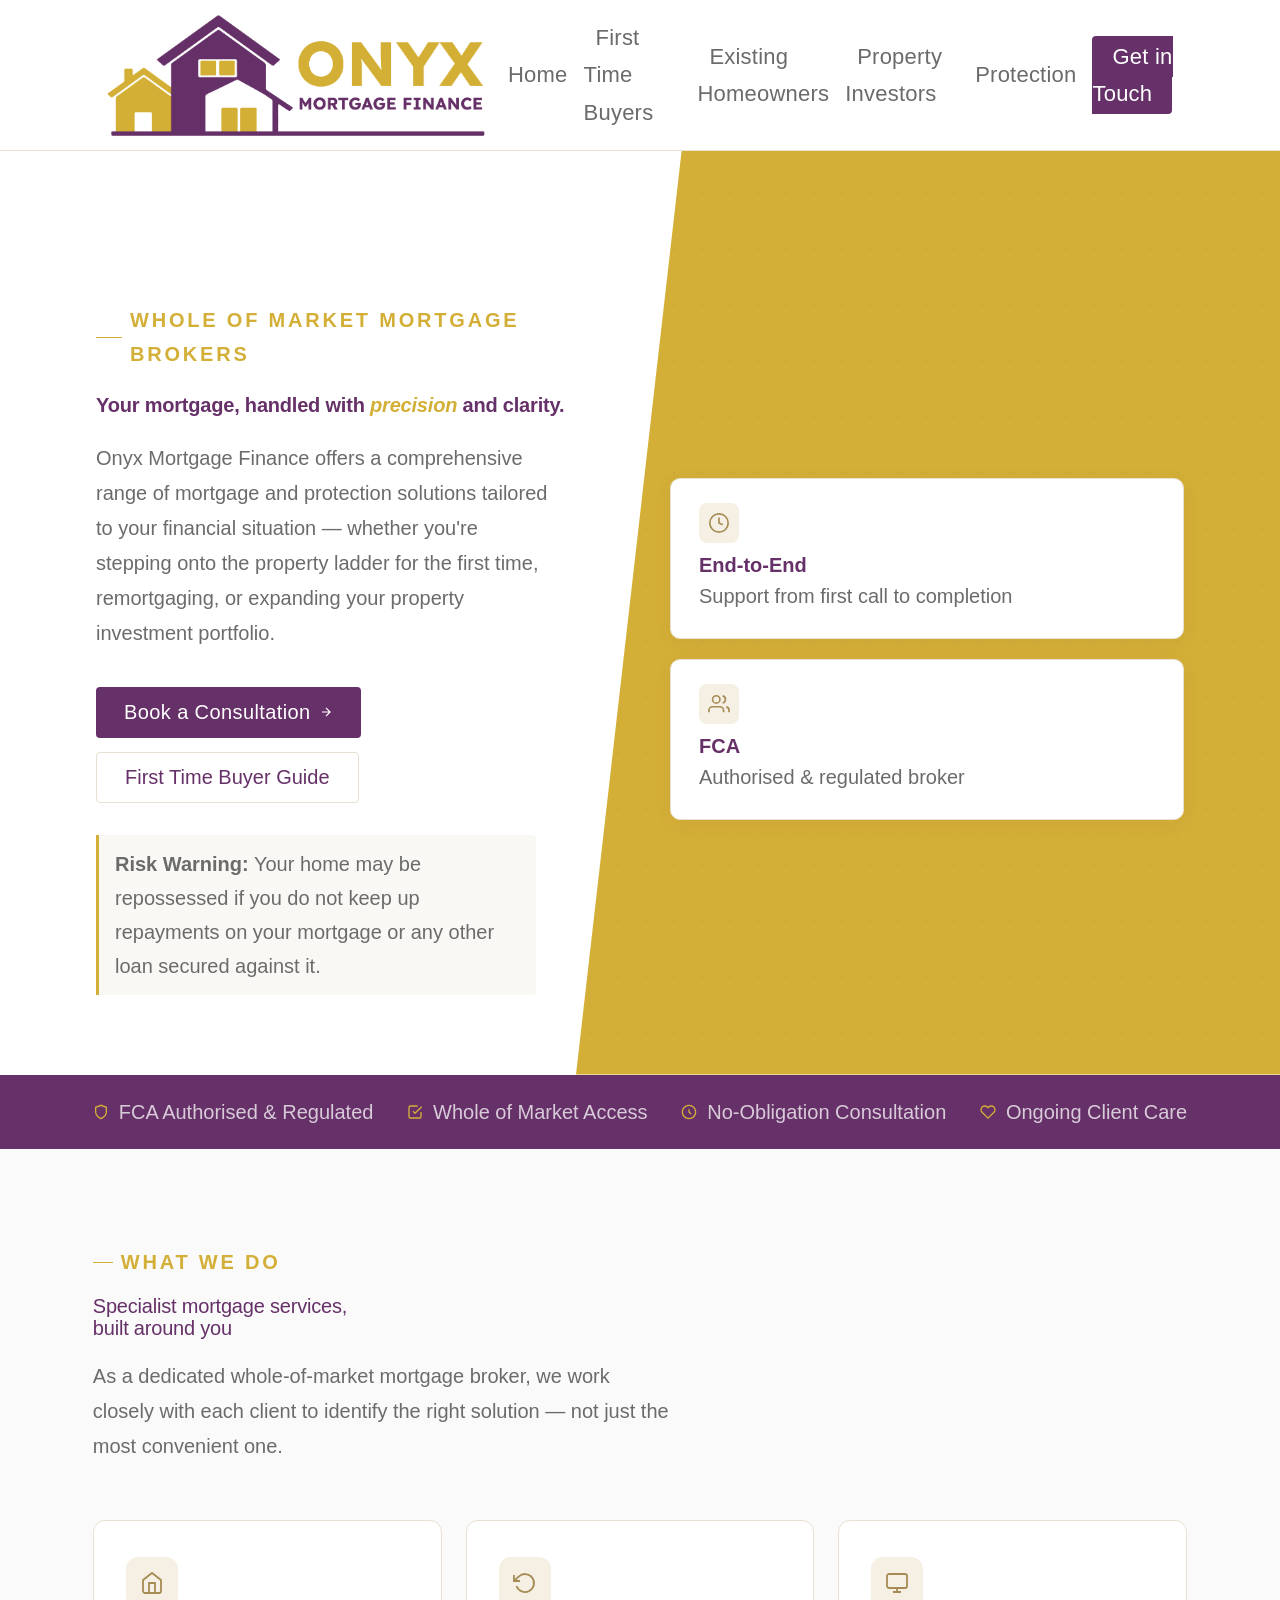
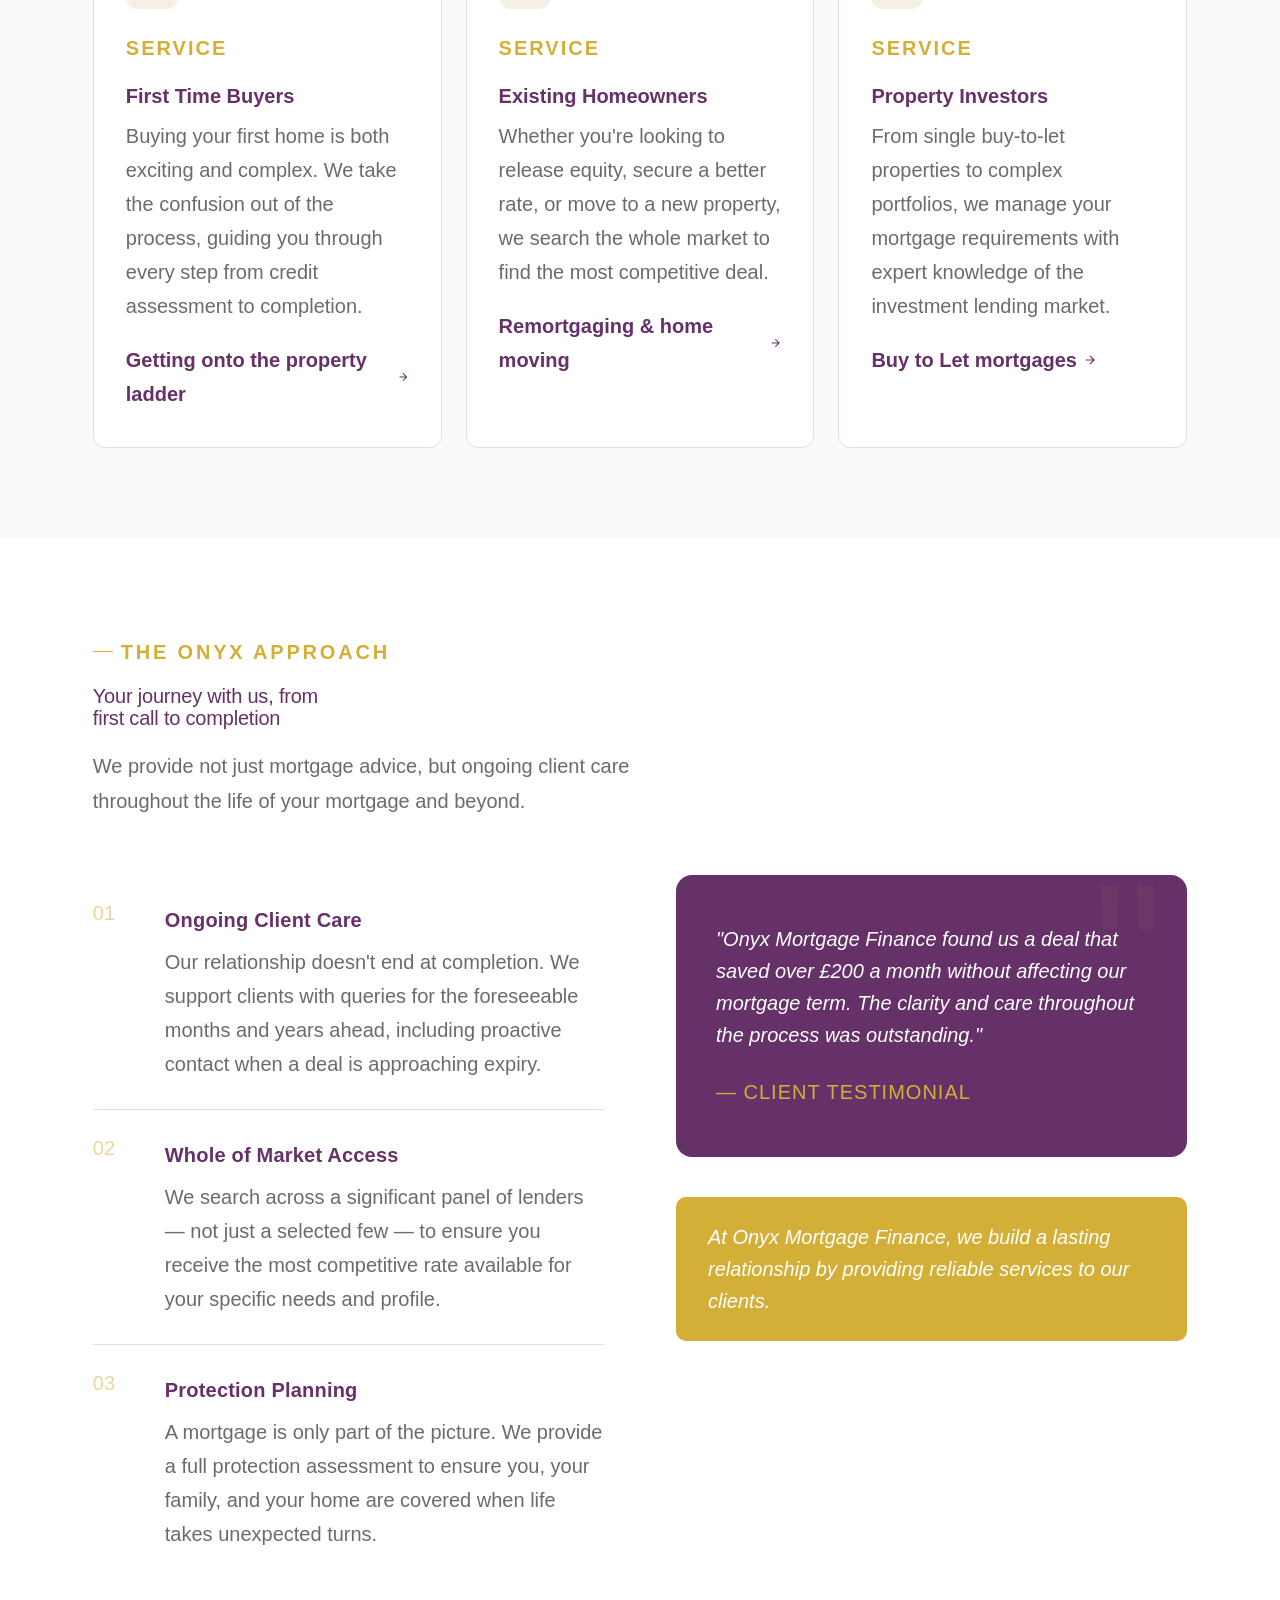
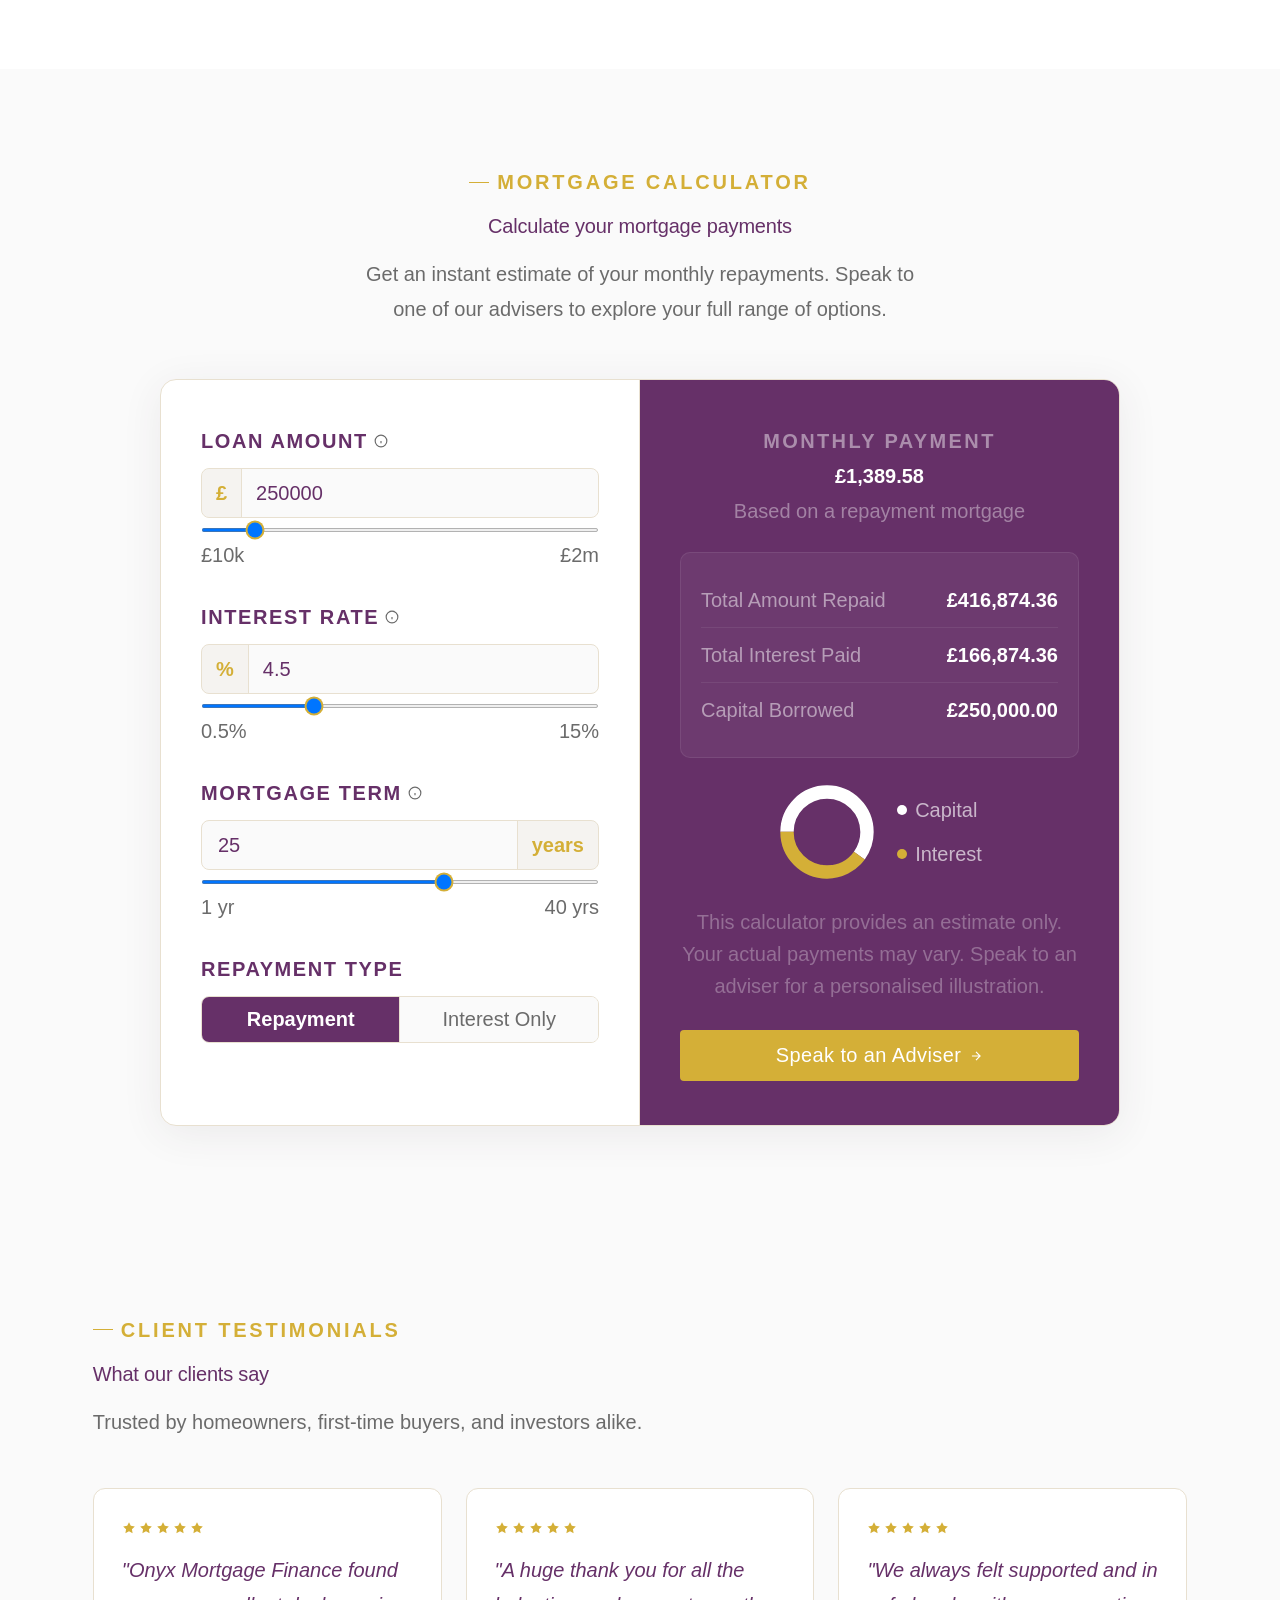
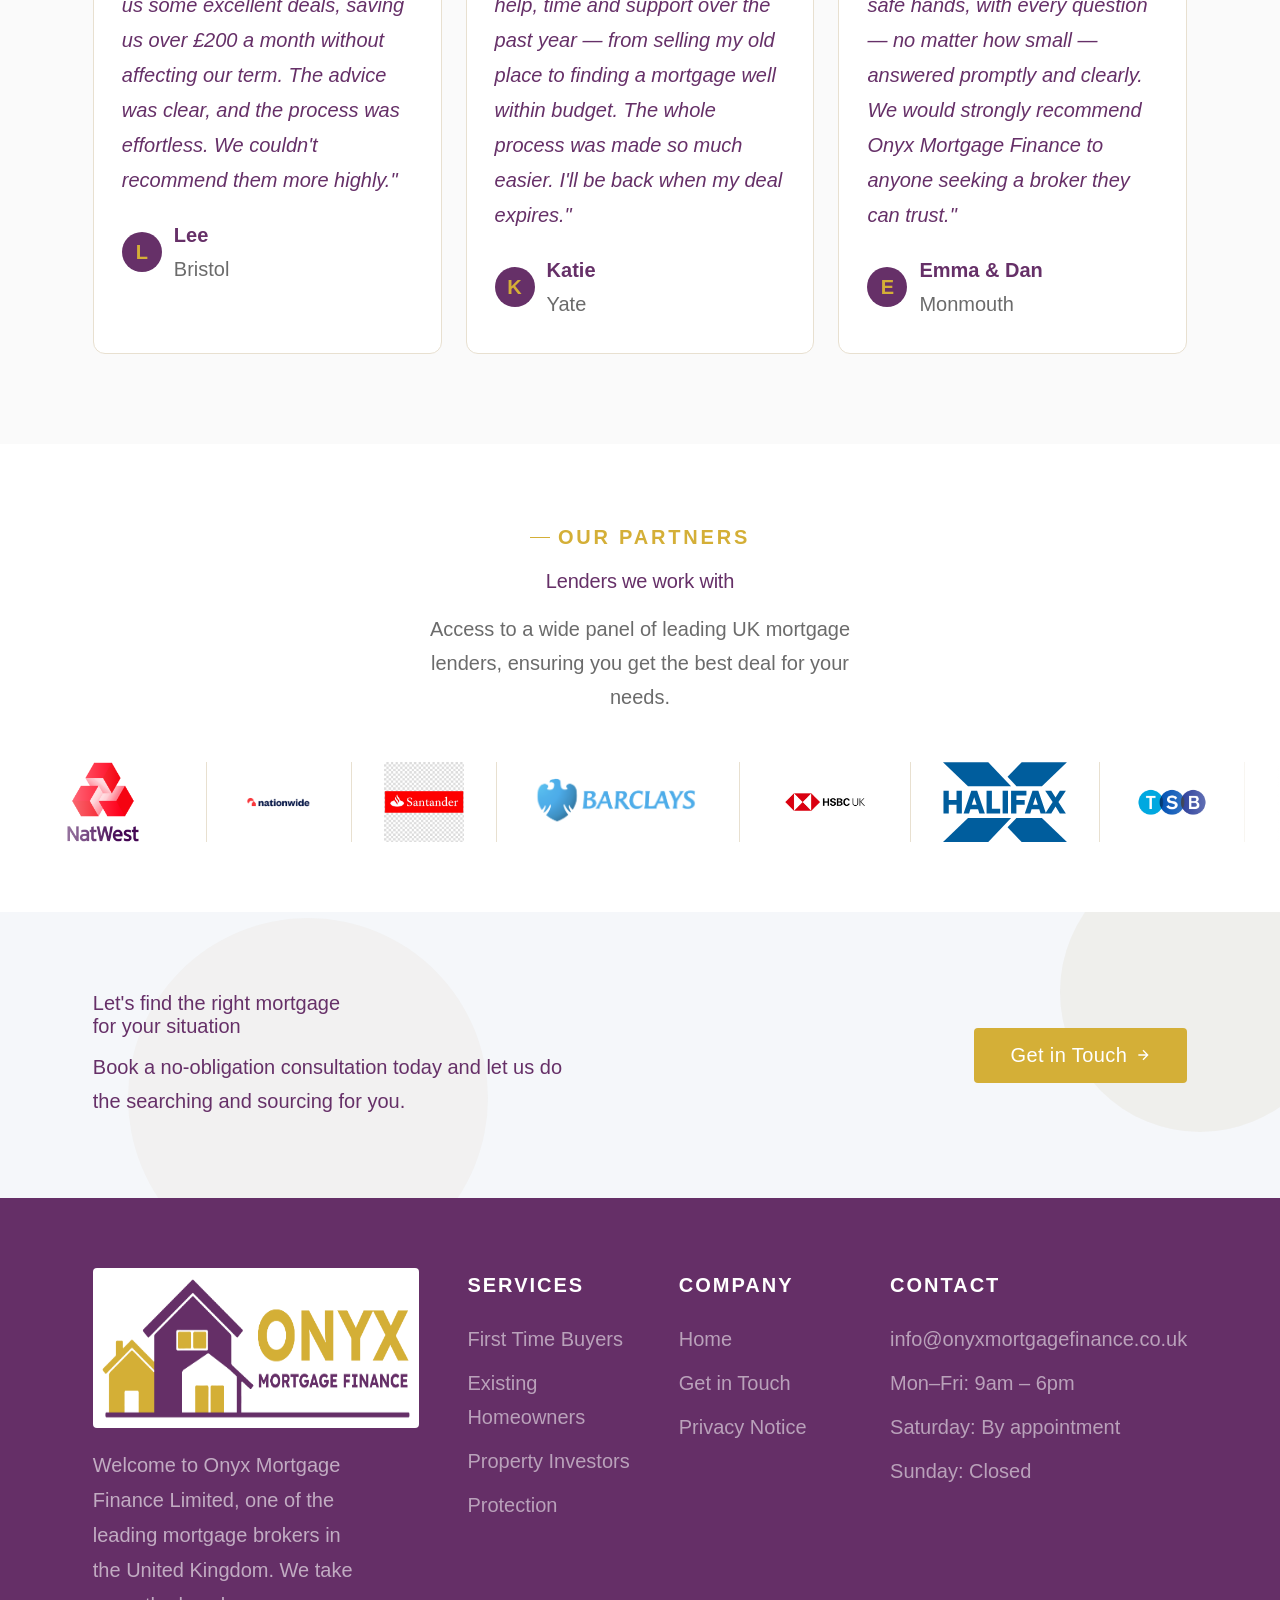
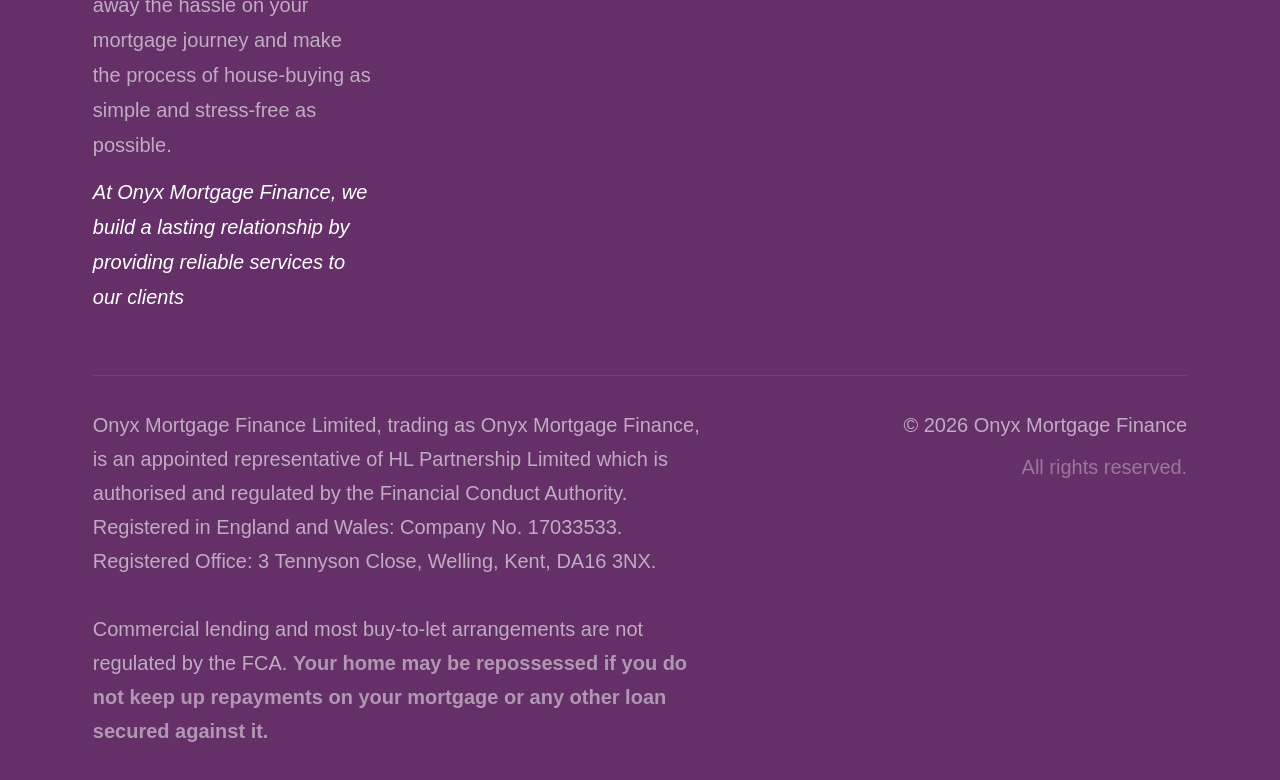
==== commit 1731ff2e: "Refactor code structure for improved readability and maintainability" ====
--- a/_index.html
+++ b/_index.html
@@ -963,7 +963,7 @@
               color: var(--text-light);
               max-width: 480px;
               margin: 0 auto;
-              font-size: 15px;
+              font-size: 16px;
             "
           >
             Access to a wide panel of leading UK mortgage lenders, ensuring you
@@ -2113,7 +2113,7 @@
                 margin-top: 12px;
                 font-style: italic;
                 color: white;
-                font-size: 14px;
+                font-size: 16px;
               "
             >
               At Onyx Mortgage Finance, we build a lasting relationship by
--- a/styles.css
+++ b/styles.css
@@ -1,1959 +1,1968 @@
-:root {
-  --gold: #d4af37;
-  --gold-light: #d4af37;
-  --gold-pale: #f5efe4;
-  --dark: #663068;
-  --dark-light: #663068;
-  --white: #ffffff;
-  --off-white: #fafafa;
-  --text: #663068;
-  --text-light: #6b6b6b;
-  --border: #e8e0d0;
-  --border-color: #e0e0e0;
-}
-
-* {
-  margin: 0;
-  padding: 0;
-  box-sizing: border-box;
-}
-
-html {
-  scroll-behavior: smooth;
-}
-
-body {
-  font-family: 'DM Sans', sans-serif;
-  color: var(--text);
-  background: var(--white);
-  font-size: 16px;
-  line-height: 1.7;
-  overflow-x: hidden;
-}
-
-.page {
-  display: none;
-}
-.page.active {
-  display: block;
-}
-
-/* NAV */
-nav {
-  /* position: fixed; */
-  top: 0;
-  left: 0;
-  right: 0;
-  z-index: 1000;
-  background: rgba(255, 255, 255, 0.97);
-  backdrop-filter: blur(12px);
-  border-bottom: 1px solid var(--border);
-  transition: box-shadow 0.3s;
-}
-nav.scrolled {
-  box-shadow: 0 2px 30px rgba(64, 54, 70, 0.08);
-}
-
-.nav-inner {
-  max-width: 1200px;
-  margin: 0 auto;
-  padding: 0 32px;
-  display: flex;
-  align-items: center;
-  justify-content: space-between;
-  height: 150px;
-}
-
-.nav-logo {
-  display: flex;
-  align-items: center;
-  gap: 10px;
-  cursor: pointer;
-  text-decoration: none;
-}
-
-.nav-logo-mark {
-  width: 250px;
-  /* height: 150px; */
-  border-radius: 4px;
-  display: flex;
-  align-items: center;
-  justify-content: center;
-  flex-shrink: 0;
-}
-
-.nav-logo-mark img {
-  width: 100%;
-  height: auto;
-}
-
-.nav-logo-text {
-  display: flex;
-  flex-direction: column;
-  line-height: 1.1;
-}
-
-.nav-logo-text span:first-child {
-  font-size: 18px;
-  font-weight: 600;
-  color: var(--dark);
-  letter-spacing: 0.02em;
-}
-
-.nav-logo-text span:last-child {
-  font-size: 10px;
-  font-weight: 500;
-  color: var(--gold);
-  letter-spacing: 0.12em;
-  text-transform: uppercase;
-}
-
-.nav-links {
-  display: flex;
-  align-items: center;
-  gap: 4px;
-  list-style: none;
-}
-
-.nav-links a {
-  font-size: 13.5px;
-  font-weight: 500;
-  color: var(--text-light);
-  text-decoration: none;
-  padding: 6px 12px;
-  border-radius: 4px;
-  transition:
-    color 0.2s,
-    background 0.2s;
-  cursor: pointer;
-  letter-spacing: 0.01em;
-}
-
-.nav-links a:hover,
-.nav-links a.active {
-  color: var(--dark);
-  background: var(--gold-pale);
-}
-
-.nav-cta {
-  background: var(--dark) !important;
-  color: var(--white) !important;
-  padding: 8px 20px !important;
-  border-radius: 4px;
-}
-
-.nav-cta:hover {
-  background: var(--gold) !important;
-  color: var(--white) !important;
-}
-
-/* HAMBURGER */
-.hamburger {
-  display: none;
-  flex-direction: column;
-  gap: 5px;
-  cursor: pointer;
-  padding: 4px;
-}
-.hamburger span {
-  width: 24px;
-  height: 2px;
-  background: var(--dark);
-  transition: all 0.3s;
-  border-radius: 2px;
-}
-.mobile-menu {
-  display: none;
-  position: fixed;
-  top: 72px;
-  left: 0;
-  right: 0;
-  background: white;
-  border-bottom: 1px solid var(--border);
-  padding: 20px 24px;
-  z-index: 999;
-  box-shadow: 0 8px 32px rgba(0, 0, 0, 0.08);
-}
-.mobile-menu.open {
-  display: block;
-}
-.mobile-menu a {
-  display: block;
-  padding: 12px 0;
-  border-bottom: 1px solid var(--border);
-  color: var(--text);
-  text-decoration: none;
-  font-weight: 500;
-  font-size: 15px;
-  cursor: pointer;
-}
-.mobile-menu a:last-child {
-  border-bottom: none;
-}
-
-/* HERO */
-.hero {
-  padding-top: 72px;
-  min-height: 100vh;
-  display: flex;
-  align-items: center;
-  position: relative;
-  overflow: hidden;
-  background: var(--white);
-}
-
-.hero-bg-pattern {
-  position: absolute;
-  top: 0;
-  right: 0;
-  width: 55%;
-  height: 100%;
-  background: var(--gold);
-  clip-path: polygon(15% 0, 100% 0, 100% 100%, 0% 100%);
-  z-index: 0;
-}
-
-.hero-bg-dots {
-  position: absolute;
-  top: 0;
-  right: 0;
-  width: 55%;
-  height: 100%;
-  background-image: radial-gradient(
-    circle,
-    rgba(166, 140, 84, 0.18) 1px,
-    transparent 1px
-  );
-  background-size: 28px 28px;
-  clip-path: polygon(15% 0, 100% 0, 100% 100%, 0% 100%);
-  z-index: 1;
-}
-
-.hero-inner {
-  max-width: 1200px;
-  margin: 0 auto;
-  padding: 80px 32px;
-  position: relative;
-  z-index: 2;
-  display: grid;
-  grid-template-columns: 1fr 1fr;
-  align-items: center;
-  gap: 60px;
-}
-
-.hero-label {
-  display: inline-flex;
-  align-items: center;
-  gap: 8px;
-  font-size: 16px;
-  font-weight: 600;
-  letter-spacing: 0.14em;
-  text-transform: uppercase;
-  color: var(--gold);
-  margin-bottom: 24px;
-}
-
-.hero-label::before {
-  content: '';
-  width: 28px;
-  height: 1px;
-  background: var(--gold);
-}
-
-.hero h1 {
-  font-size: clamp(42px, 5vw, 68px);
-  font-weight: bolder;
-  line-height: 1.08;
-  color: var(--dark);
-  margin-bottom: 24px;
-  letter-spacing: -0.01em;
-}
-
-.hero h1 em {
-  /* font-style: italic; */
-  color: var(--gold);
-}
-
-.hero p {
-  font-size: 18px;
-  line-height: 1.75;
-  color: var(--text-light);
-  max-width: 460px;
-  margin-bottom: 36px;
-}
-
-.hero-buttons {
-  display: flex;
-  gap: 14px;
-  flex-wrap: wrap;
-  margin-bottom: 32px;
-}
-
-.btn-primary {
-  background: var(--text);
-  color: white;
-  border: none;
-  padding: 14px 28px;
-  font-family: 'DM Sans', sans-serif;
-  font-size: 16px;
-  font-weight: 500;
-  letter-spacing: 0.02em;
-  cursor: pointer;
-  border-radius: 4px;
-  transition:
-    background 0.2s,
-    transform 0.2s;
-  text-decoration: none;
-  display: inline-flex;
-  align-items: center;
-  gap: 8px;
-}
-
-.btn-primary:hover {
-  background: var(--gold);
-  transform: translateY(-1px);
-}
-
-.btn-secondary {
-  background: transparent;
-  color: var(--dark);
-  border: 1.5px solid var(--border);
-  padding: 13px 28px;
-  font-family: 'DM Sans', sans-serif;
-  font-size: 14px;
-  font-weight: 500;
-  cursor: pointer;
-  border-radius: 4px;
-  transition: all 0.2s;
-  text-decoration: none;
-  display: inline-flex;
-  align-items: center;
-  gap: 8px;
-}
-
-.btn-secondary:hover {
-  border-color: var(--gold);
-  color: var(--gold);
-  transform: translateY(-1px);
-}
-
-.hero-risk {
-  font-size: 16px;
-  color: var(--text-light);
-  padding: 12px 16px;
-  background: rgba(166, 140, 84, 0.06);
-  border-left: 3px solid var(--gold);
-  border-radius: 0 4px 4px 0;
-  max-width: 440px;
-}
-
-.hero-stats {
-  display: flex;
-  flex-direction: column;
-  gap: 20px;
-}
-
-.hero-stat-card {
-  background: white;
-  border: 1px solid var(--border);
-  border-radius: 10px;
-  padding: 24px 28px;
-  box-shadow: 0 4px 20px rgba(64, 54, 70, 0.06);
-  transition:
-    transform 0.3s,
-    box-shadow 0.3s;
-}
-
-.hero-stat-card:hover {
-  transform: translateX(6px);
-  box-shadow: 0 8px 32px rgba(64, 54, 70, 0.1);
-}
-
-.hero-stat-icon {
-  width: 40px;
-  height: 40px;
-  background: var(--gold-pale);
-  border-radius: 8px;
-  display: flex;
-  align-items: center;
-  justify-content: center;
-  margin-bottom: 12px;
-}
-
-.hero-stat-card h3 {
-  font-size: 32px;
-  font-weight: 600;
-  color: var(--dark);
-  line-height: 1;
-  margin-bottom: 4px;
-}
-
-.hero-stat-card p {
-  font-size: 16px;
-  color: var(--text-light);
-  margin: 0;
-}
-
-/* TRUST BAR */
-.trust-bar {
-  background: var(--dark);
-  padding: 20px 32px;
-}
-
-.trust-bar-inner {
-  max-width: 1200px;
-  margin: 0 auto;
-  display: flex;
-  align-items: center;
-  justify-content: space-between;
-  flex-wrap: wrap;
-  gap: 16px;
-}
-
-.trust-item {
-  display: flex;
-  align-items: center;
-  gap: 10px;
-  color: rgba(255, 255, 255, 0.75);
-  font-size: 16px;
-  font-weight: 400;
-}
-
-.trust-item svg {
-  color: var(--gold);
-  flex-shrink: 0;
-}
-
-/* SECTIONS */
-.section {
-  padding: 90px 32px;
-}
-
-.section-inner {
-  max-width: 1200px;
-  margin: 0 auto;
-}
-
-.section-label {
-  display: inline-flex;
-  align-items: center;
-  gap: 8px;
-  font-size: 16px;
-  font-weight: 600;
-  letter-spacing: 0.14em;
-  text-transform: uppercase;
-  color: var(--gold);
-  margin-bottom: 16px;
-}
-
-.section-label::before {
-  content: '';
-  width: 20px;
-  height: 1px;
-  background: var(--gold);
-}
-
-.section-title {
-  font-size: clamp(32px, 4vw, 48px);
-  font-weight: 500;
-  color: var(--dark);
-  line-height: 1.1;
-  margin-bottom: 20px;
-  letter-spacing: -0.01em;
-}
-
-.section-intro {
-  font-size: 16px;
-  color: var(--text-light);
-  max-width: 580px;
-  line-height: 1.75;
-}
-
-/* SERVICES GRID */
-.services-section {
-  background: var(--off-white);
-}
-
-.services-header {
-  display: flex;
-  justify-content: space-between;
-  align-items: flex-end;
-  margin-bottom: 56px;
-  flex-wrap: wrap;
-  gap: 24px;
-}
-
-.services-grid {
-  display: grid;
-  grid-template-columns: repeat(3, 1fr);
-  gap: 24px;
-}
-
-.service-card {
-  background: white;
-  border: 1px solid var(--border);
-  border-radius: 12px;
-  padding: 36px 32px;
-  cursor: pointer;
-  transition: all 0.3s;
-  position: relative;
-  overflow: hidden;
-}
-
-.service-card::before {
-  content: '';
-  position: absolute;
-  bottom: 0;
-  left: 0;
-  right: 0;
-  height: 3px;
-  background: var(--gold);
-  transform: scaleX(0);
-  transition: transform 0.3s;
-}
-
-.service-card:hover {
-  transform: translateY(-4px);
-  box-shadow: 0 16px 48px rgba(64, 54, 70, 0.12);
-  border-color: transparent;
-}
-
-.service-card:hover::before {
-  transform: scaleX(1);
-}
-
-.service-icon {
-  width: 52px;
-  height: 52px;
-  background: var(--gold-pale);
-  border-radius: 12px;
-  display: flex;
-  align-items: center;
-  justify-content: center;
-  margin-bottom: 22px;
-}
-
-.service-card h3 {
-  font-size: 22px;
-  font-weight: 600;
-  color: var(--dark);
-  margin-bottom: 6px;
-}
-
-.service-card .service-sub {
-  font-size: 14px;
-  font-weight: 600;
-  letter-spacing: 0.1em;
-  text-transform: uppercase;
-  color: var(--gold);
-  margin-bottom: 14px;
-}
-
-.service-card p {
-  font-size: 16px;
-  color: var(--text-light);
-  line-height: 1.7;
-  margin-bottom: 20px;
-}
-
-.service-link {
-  font-size: 16px;
-  font-weight: 600;
-  color: var(--dark);
-  display: flex;
-  align-items: center;
-  gap: 6px;
-  transition:
-    color 0.2s,
-    gap 0.2s;
-}
-
-.service-card:hover .service-link {
-  color: var(--gold);
-  gap: 10px;
-}
-
-/* APPROACH */
-.approach-section {
-  background: white;
-}
-
-.approach-grid {
-  display: grid;
-  grid-template-columns: 1fr 1fr;
-  gap: 72px;
-  align-items: start;
-  margin-top: 56px;
-}
-
-.approach-steps {
-  display: flex;
-  flex-direction: column;
-  gap: 0;
-}
-
-.approach-step {
-  display: flex;
-  gap: 24px;
-  padding: 28px 0;
-  border-bottom: 1px solid var(--border);
-  transition: all 0.2s;
-}
-
-.approach-step:last-child {
-  border-bottom: none;
-}
-
-.step-num {
-  font-size: 42px;
-  font-weight: 300;
-  color: var(--gold);
-  opacity: 0.5;
-  line-height: 1;
-  flex-shrink: 0;
-  width: 48px;
-}
-
-.step-content h4 {
-  font-size: 16px;
-  font-weight: 600;
-  color: var(--dark);
-  margin-bottom: 8px;
-  letter-spacing: 0.01em;
-}
-
-.step-content p {
-  font-size: 16px;
-  color: var(--text-light);
-  line-height: 1.7;
-}
-
-.approach-quote {
-  background: #663068;
-  border-radius: 16px;
-  padding: 48px 40px;
-  position: relative;
-  overflow: hidden;
-}
-
-.approach-quote::before {
-  content: '"';
-  position: absolute;
-  top: -20px;
-  right: 24px;
-  font-size: 200px;
-  color: rgba(166, 140, 84, 0.1);
-  line-height: 1;
-  pointer-events: none;
-}
-
-.approach-quote blockquote {
-  font-size: 22px;
-  font-style: italic;
-  font-weight: 400;
-  color: white;
-  line-height: 1.6;
-  margin-bottom: 24px;
-  position: relative;
-  z-index: 1;
-}
-
-.approach-quote cite {
-  font-size: 16px;
-  color: var(--gold);
-  font-style: normal;
-  font-weight: 500;
-  letter-spacing: 0.05em;
-  text-transform: uppercase;
-}
-
-.calc-section {
-  background: var(--off-white);
-}
-
-.calc-header {
-  text-align: center;
-  margin-bottom: 52px;
-}
-.calc-header .section-label {
-  justify-content: center;
-}
-.calc-header .section-intro {
-  margin: 0 auto;
-}
-
-.calc-wrapper {
-  display: grid;
-  grid-template-columns: 1fr 1fr;
-  gap: 0;
-  background: white;
-  border: 1px solid var(--border);
-  border-radius: 16px;
-  overflow: hidden;
-  box-shadow: 0 8px 40px rgba(64, 54, 70, 0.08);
-  max-width: 960px;
-  margin: 0 auto;
-}
-
-/* INPUTS PANEL */
-.calc-inputs {
-  padding: 44px 40px;
-  border-right: 1px solid var(--border);
-  display: flex;
-  flex-direction: column;
-  gap: 28px;
-}
-
-.calc-field-group {
-  display: flex;
-  flex-direction: column;
-  gap: 10px;
-}
-
-.calc-label {
-  font-size: 12.5px;
-  font-weight: 600;
-  letter-spacing: 0.08em;
-  text-transform: uppercase;
-  color: var(--dark);
-  display: flex;
-  align-items: center;
-  gap: 6px;
-}
-
-.calc-tooltip {
-  color: var(--text-light);
-  cursor: help;
-  display: flex;
-  align-items: center;
-  position: relative;
-}
-
-.calc-input-wrap {
-  display: flex;
-  align-items: center;
-  border: 1.5px solid var(--border);
-  border-radius: 8px;
-  overflow: hidden;
-  background: var(--off-white);
-  transition: border-color 0.2s;
-}
-.calc-input-wrap:focus-within {
-  border-color: var(--gold);
-  background: white;
-}
-
-.calc-prefix,
-.calc-suffix {
-  padding: 0 14px;
-  font-size: 15px;
-  font-weight: 600;
-  color: var(--gold);
-  background: rgba(166, 140, 84, 0.06);
-  height: 48px;
-  display: flex;
-  align-items: center;
-  flex-shrink: 0;
-  border-right: 1px solid var(--border);
-}
-.calc-suffix {
-  border-right: none;
-  border-left: 1px solid var(--border);
-}
-
-.calc-input {
-  flex: 1;
-  border: none;
-  outline: none;
-  background: transparent;
-  font-family: 'DM Sans', sans-serif;
-  font-size: 16px;
-  font-weight: 500;
-  color: var(--dark);
-  padding: 0 14px;
-  height: 48px;
-  -moz-appearance: textfield;
-  appearance: textfield;
-}
-.calc-input::-webkit-outer-spin-button,
-.calc-input::-webkit-inner-spin-button {
-  -webkit-appearance: none;
-}
-
-.calc-range {
-  -webkit-appearance: none;
-  appearance: textfield;
-  width: 100%;
-  height: 4px;
-  border-radius: 2px;
-  background: var(--border);
-  outline: none;
-  cursor: pointer;
-}
-.calc-range::-webkit-slider-thumb {
-  -webkit-appearance: none;
-  width: 18px;
-  height: 18px;
-  border-radius: 50%;
-  background: var(--gold);
-  cursor: pointer;
-  border: 3px solid white;
-  box-shadow: 0 0 0 1.5px var(--gold);
-  transition: transform 0.15s;
-}
-.calc-range::-webkit-slider-thumb:hover {
-  transform: scale(1.2);
-}
-.calc-range::-moz-range-thumb {
-  width: 18px;
-  height: 18px;
-  border-radius: 50%;
-  background: var(--gold);
-  cursor: pointer;
-  border: 3px solid white;
-}
-
-.calc-range-labels {
-  display: flex;
-  justify-content: space-between;
-  font-size: 11px;
-  color: var(--text-light);
-  margin-top: -4px;
-}
-
-.calc-toggle-group {
-  display: flex;
-  gap: 0;
-  border: 1.5px solid var(--border);
-  border-radius: 8px;
-  overflow: hidden;
-}
-.calc-toggle {
-  flex: 1;
-  padding: 11px 16px;
-  border: none;
-  background: var(--off-white);
-  font-family: 'DM Sans', sans-serif;
-  font-size: 13.5px;
-  font-weight: 500;
-  color: var(--text-light);
-  cursor: pointer;
-  transition: all 0.2s;
-}
-.calc-toggle + .calc-toggle {
-  border-left: 1.5px solid var(--border);
-}
-.calc-toggle.active {
-  background: var(--dark);
-  color: white;
-  font-weight: 600;
-}
-
-/* RESULTS PANEL */
-.calc-results {
-  padding: 44px 40px;
-  background: var(--dark);
-  display: flex;
-  flex-direction: column;
-  gap: 24px;
-}
-
-.calc-results-top {
-  text-align: center;
-}
-
-.calc-results-label {
-  font-size: 12px;
-  font-weight: 600;
-  letter-spacing: 0.12em;
-  text-transform: uppercase;
-  color: rgba(255, 255, 255, 0.45);
-  margin-bottom: 8px;
-}
-
-.calc-monthly {
-  font-size: 56px;
-  font-weight: 600;
-  color: white;
-  line-height: 1;
-  margin-bottom: 8px;
-  transition: all 0.3s;
-}
-
-.calc-repayment-note {
-  font-size: 12px;
-  color: rgba(255, 255, 255, 0.4);
-}
-
-.calc-breakdown {
-  background: rgba(255, 255, 255, 0.05);
-  border: 1px solid rgba(255, 255, 255, 0.08);
-  border-radius: 10px;
-  padding: 20px;
-  display: flex;
-  flex-direction: column;
-  gap: 0;
-}
-
-.calc-breakdown-item {
-  display: flex;
-  justify-content: space-between;
-  align-items: center;
-  padding: 10px 0;
-}
-
-.calc-breakdown-divider {
-  height: 1px;
-  background: rgba(255, 255, 255, 0.07);
-}
-
-.calc-breakdown-label {
-  font-size: 13px;
-  color: rgba(255, 255, 255, 0.5);
-}
-
-.calc-breakdown-value {
-  font-size: 15px;
-  font-weight: 600;
-  color: white;
-  transition: all 0.3s;
-}
-
-/* DONUT */
-.calc-chart-wrap {
-  display: flex;
-  align-items: center;
-  gap: 20px;
-  justify-content: center;
-}
-
-.calc-donut {
-  width: 100px;
-  height: 100px;
-  transform: rotate(-90deg);
-  flex-shrink: 0;
-}
-
-.calc-donut-bg {
-  stroke: rgba(255, 255, 255, 0.06);
-}
-.calc-donut-capital {
-  stroke: var(--white, #5c5066);
-  transition: stroke-dasharray 0.6s ease;
-}
-.calc-donut-interest {
-  stroke: var(--gold);
-  transition:
-    stroke-dasharray 0.6s ease,
-    stroke-dashoffset 0.6s ease;
-}
-
-.calc-chart-legend {
-  display: flex;
-  flex-direction: column;
-  gap: 10px;
-}
-
-.calc-legend-item {
-  display: flex;
-  align-items: center;
-  gap: 8px;
-  font-size: 13px;
-  color: rgba(255, 255, 255, 0.65);
-}
-
-.calc-legend-dot {
-  width: 10px;
-  height: 10px;
-  border-radius: 50%;
-  flex-shrink: 0;
-}
-
-.calc-disclaimer {
-  font-size: 11.5px;
-  color: rgba(255, 255, 255, 0.3);
-  line-height: 1.6;
-  text-align: center;
-}
-
-.speak {
-  color: white;
-  border: none;
-  padding: 14px 28px;
-  font-family: 'DM Sans', sans-serif;
-  font-size: 16px;
-  font-weight: 500;
-  letter-spacing: 0.02em;
-  cursor: pointer;
-  border-radius: 4px;
-  transition:
-    background 0.2s,
-    transform 0.2s;
-  text-decoration: none;
-  display: inline-flex;
-  align-items: center;
-  gap: 8px;
-  background-color: var(--gold) !important;
-}
-
-/* RESPONSIVE */
-@media (max-width: 768px) {
-  .calc-wrapper {
-    grid-template-columns: 1fr;
-  }
-  .calc-inputs {
-    border-right: none;
-    border-bottom: 1px solid var(--border);
-    padding: 32px 24px;
-  }
-  .calc-results {
-    padding: 32px 24px;
-  }
-  .calc-monthly {
-    font-size: 42px;
-  }
-}
-
-.trust-statement {
-  margin-top: 40px;
-  padding: 24px 28px;
-  background: var(--gold);
-  border-radius: 10px;
-  border-left: 4px solid var(--gold);
-}
-
-.trust-statement p {
-  font-size: 17px;
-  font-style: italic;
-  color: #fff;
-  line-height: 1.6;
-}
-
-/* TESTIMONIALS */
-.testimonials-section {
-  background: var(--off-white);
-}
-
-.testimonials-grid {
-  display: grid;
-  grid-template-columns: repeat(3, 1fr);
-  gap: 24px;
-  margin-top: 48px;
-}
-
-.testimonial-card {
-  background: white;
-  border: 1px solid var(--border);
-  border-radius: 12px;
-  padding: 32px 28px;
-  position: relative;
-}
-
-.stars {
-  display: flex;
-  gap: 3px;
-  margin-bottom: 18px;
-  color: var(--gold);
-}
-
-.testimonial-card blockquote {
-  font-size: 15px;
-  line-height: 1.75;
-  color: var(--text);
-  margin-bottom: 20px;
-  font-style: italic;
-}
-
-.testimonial-author {
-  display: flex;
-  align-items: center;
-  gap: 12px;
-}
-
-.author-avatar {
-  width: 40px;
-  height: 40px;
-  background: var(--dark);
-  border-radius: 50%;
-  display: flex;
-  align-items: center;
-  justify-content: center;
-  font-size: 18px;
-  color: var(--gold);
-  font-weight: 600;
-  flex-shrink: 0;
-}
-
-.author-info span:first-child {
-  display: block;
-  font-size: 16px;
-  font-weight: 600;
-  color: var(--dark);
-}
-
-.author-info span:last-child {
-  font-size: 15px;
-  color: var(--text-light);
-}
-
-/* PARTNERS SLIDER */
-.partners-section {
-  background: white;
-  padding: 70px 0;
-  overflow: hidden;
-}
-
-.partners-header {
-  text-align: center;
-  padding: 0 32px;
-  margin-bottom: 48px;
-}
-
-.partners-track-wrap {
-  position: relative;
-  overflow: hidden;
-}
-
-.partners-track-wrap::before,
-.partners-track-wrap::after {
-  content: '';
-  position: absolute;
-  top: 0;
-  width: 120px;
-  height: 100%;
-  z-index: 2;
-  pointer-events: none;
-}
-
-.partners-track-wrap::before {
-  left: 0;
-  background: linear-gradient(to right, white, transparent);
-}
-
-.partners-track-wrap::after {
-  right: 0;
-  background: linear-gradient(to left, white, transparent);
-}
-
-.partners-track {
-  display: flex;
-  gap: 0;
-  width: max-content;
-  animation: scroll-partners 40s linear infinite;
-}
-
-.partners-track:hover {
-  animation-play-state: paused;
-}
-
-@keyframes scroll-partners {
-  0% {
-    transform: translateX(0);
-  }
-  100% {
-    transform: translateX(-50%);
-  }
-}
-
-.partner-item {
-  display: flex;
-  align-items: center;
-  justify-content: center;
-  padding: 0 32px;
-  height: 80px;
-  flex-shrink: 0;
-  transition: filter 0.3s;
-  border-right: 1px solid var(--border);
-}
-
-.partner-item img {
-  width: auto;
-  height: 100%;
-}
-
-.partner-item:hover {
-  filter: grayscale(0%) opacity(1);
-}
-
-.partner-name {
-  font-size: 16px;
-  font-weight: 600;
-  color: var(--dark);
-  white-space: nowrap;
-  letter-spacing: 0.02em;
-  display: none;
-}
-
-/* CTA STRIP */
-.cta-strip {
-  background: #f5f7fa;
-  padding: 80px 32px;
-  position: relative;
-  overflow: hidden;
-}
-
-.cta-strip::before {
-  content: '';
-  position: absolute;
-  top: -60px;
-  right: -60px;
-  width: 280px;
-  height: 280px;
-  border-radius: 50%;
-  background: rgba(166, 140, 84, 0.08);
-}
-
-.cta-strip::after {
-  content: '';
-  position: absolute;
-  bottom: -80px;
-  left: 10%;
-  width: 360px;
-  height: 360px;
-  border-radius: 50%;
-  background: rgba(166, 140, 84, 0.05);
-}
-
-.cta-strip-inner {
-  max-width: 1200px;
-  margin: 0 auto;
-  display: flex;
-  align-items: center;
-  justify-content: space-between;
-  flex-wrap: wrap;
-  gap: 32px;
-  position: relative;
-  z-index: 1;
-}
-
-.cta-strip h2 {
-  font-size: clamp(28px, 3.5vw, 44px);
-  font-weight: 500;
-  color: var(--text);
-  margin-bottom: 12px;
-  line-height: 1.15;
-}
-
-.cta-strip p {
-  font-size: 16px;
-  color: var(--text);
-  max-width: 500px;
-}
-
-.btn-gold {
-  background: var(--gold);
-  color: white;
-  border: none;
-  padding: 16px 36px;
-  font-family: 'DM Sans', sans-serif;
-  font-size: 15px;
-  font-weight: 500;
-  letter-spacing: 0.02em;
-  cursor: pointer;
-  border-radius: 4px;
-  transition: all 0.2s;
-  text-decoration: none;
-  display: inline-flex;
-  align-items: center;
-  gap: 8px;
-  flex-shrink: 0;
-}
-
-.btn-gold:hover {
-  background: var(--gold-light);
-  transform: translateY(-2px);
-}
-
-/* FOOTER */
-footer {
-  background: #652f67;
-  padding: 70px 32px 32px;
-  color: rgba(255, 255, 255, 0.6);
-}
-
-.footer-inner {
-  max-width: 1200px;
-  margin: 0 auto;
-}
-
-.footer-top {
-  display: grid;
-  grid-template-columns: 2fr 1fr 1fr 1fr;
-  gap: 48px;
-  margin-bottom: 60px;
-}
-
-.footer-brand .footer-logo {
-  display: flex;
-  align-items: center;
-  gap: 10px;
-  margin-bottom: 20px;
-  cursor: pointer;
-}
-
-.footer-logo-mark {
-  width: 160;
-  height: 160px;
-  background: var(--white);
-  border-radius: 4px;
-  display: flex;
-  align-items: center;
-  justify-content: center;
-}
-
-.footer-logo-mark img {
-  width: 100%;
-  height: 100%;
-}
-
-.footer-logo-text span:first-child {
-  display: block;
-  font-size: 18px;
-  font-weight: 600;
-  color: white;
-}
-
-.footer-logo-text span:last-child {
-  display: block;
-  font-size: 10px;
-  font-weight: 500;
-  color: var(--gold);
-  letter-spacing: 0.12em;
-  text-transform: uppercase;
-}
-
-.footer-brand p {
-  font-size: 16px;
-  line-height: 1.75;
-  max-width: 280px;
-}
-
-.footer-col h4 {
-  font-size: 14px;
-  font-weight: 600;
-  letter-spacing: 0.1em;
-  text-transform: uppercase;
-  color: white;
-  margin-bottom: 20px;
-}
-
-.footer-col a {
-  display: block;
-  font-size: 16px;
-  color: rgba(255, 255, 255, 0.55);
-  text-decoration: none;
-  margin-bottom: 10px;
-  transition: color 0.2s;
-  cursor: pointer;
-}
-
-.footer-col a:hover {
-  color: var(--gold);
-}
-
-.footer-divider {
-  height: 1px;
-  background: rgba(255, 255, 255, 0.08);
-  margin-bottom: 32px;
-}
-
-.footer-bottom {
-  display: flex;
-  justify-content: space-between;
-  align-items: flex-start;
-  flex-wrap: wrap;
-  gap: 24px;
-}
-
-.footer-legal {
-  font-size: 16px;
-  line-height: 1.7;
-  max-width: 620px;
-}
-
-.footer-copyright {
-  font-size: 16px;
-  color: rgba(255, 255, 255, 0.35);
-  text-align: right;
-}
-
-/* PAGE HERO (inner pages) */
-.page-hero {
-  padding-top: 72px;
-  background: var(--gold);
-  padding-bottom: 0;
-  position: relative;
-  overflow: hidden;
-}
-
-.page-hero-inner {
-  max-width: 1200px;
-  margin: 0 auto;
-  padding: 70px 32px 60px;
-  position: relative;
-  z-index: 2;
-}
-
-.page-hero-inner .hero-label {
-  margin-bottom: 16px;
-}
-
-.page-hero-inner h1 {
-  font-size: clamp(36px, 4.5vw, 58px);
-  font-weight: 500;
-  color: var(--dark);
-  line-height: 1.1;
-  margin-bottom: 20px;
-  max-width: 680px;
-}
-
-.page-hero-inner p {
-  font-size: 16px;
-  color: var(--text-light);
-  max-width: 560px;
-  line-height: 1.75;
-}
-
-.page-hero-wave {
-  height: 60px;
-  width: 100%;
-}
-
-/* INFO BLOCK */
-.info-grid {
-  display: grid;
-  grid-template-columns: 1fr 1fr;
-  gap: 64px;
-  align-items: start;
-}
-
-.info-text h2 {
-  font-size: clamp(28px, 3vw, 42px);
-  font-weight: 500;
-  color: var(--dark);
-  line-height: 1.15;
-  margin-bottom: 20px;
-}
-
-.info-text p {
-  font-size: 16px;
-  line-height: 1.8;
-  color: var(--text-light);
-  margin-bottom: 16px;
-}
-
-/* STEPS */
-.steps-grid {
-  display: grid;
-  grid-template-columns: repeat(2, 1fr);
-  gap: 24px;
-  margin-top: 48px;
-}
-
-.step-card {
-  background: var(--off-white);
-  border: 1px solid var(--border);
-  border-radius: 12px;
-  padding: 28px 24px;
-  position: relative;
-  overflow: hidden;
-}
-
-.step-card::before {
-  content: attr(data-step);
-  position: absolute;
-  top: -8px;
-  right: 16px;
-  font-size: 80px;
-  font-weight: 300;
-  color: var(--gold);
-  opacity: 0.1;
-  line-height: 1;
-}
-
-.step-card h3 {
-  font-size: 16px;
-  font-weight: 600;
-  color: var(--dark);
-  margin-bottom: 10px;
-}
-
-.step-card p {
-  font-size: 16px;
-  color: var(--text-light);
-  line-height: 1.7;
-}
-
-/* CARDS GRID */
-.cards-grid {
-  display: grid;
-  grid-template-columns: repeat(2, 1fr);
-  gap: 20px;
-  margin-top: 48px;
-}
-
-.feature-card {
-  background: white;
-  border: 1px solid var(--border);
-  border-radius: 12px;
-  padding: 28px 24px;
-  transition: all 0.25s;
-}
-
-.feature-card:hover {
-  border-color: var(--gold);
-  box-shadow: 0 8px 24px rgba(166, 140, 84, 0.1);
-  transform: translateY(-2px);
-}
-
-.feature-card h3 {
-  font-size: 16px;
-  font-weight: 600;
-  color: var(--dark);
-  margin-bottom: 10px;
-  display: flex;
-  align-items: center;
-  gap: 10px;
-}
-
-.feature-card h3::before {
-  content: '';
-  width: 8px;
-  height: 8px;
-  background: var(--gold);
-  border-radius: 50%;
-  flex-shrink: 0;
-}
-
-.feature-card p {
-  font-size: 16px;
-  color: var(--text-light);
-  line-height: 1.7;
-}
-
-.disclaimer {
-  font-size: 14px;
-  color: var(--text-light);
-  font-style: italic;
-  margin-top: 20px;
-  padding: 12px 16px;
-  background: var(--gold-pale);
-  border-radius: 6px;
-}
-
-/* PROTECTION PRODUCTS */
-.protection-grid {
-  display: grid;
-  grid-template-columns: repeat(3, 1fr);
-  gap: 20px;
-  margin-top: 48px;
-}
-
-.protection-card {
-  background: white;
-  border: 1px solid var(--border);
-  border-radius: 12px;
-  padding: 28px 24px;
-  transition: all 0.25s;
-}
-
-.protection-card:hover {
-  border-color: var(--gold);
-  box-shadow: 0 8px 24px rgba(166, 140, 84, 0.1);
-  transform: translateY(-3px);
-}
-
-.protection-icon {
-  width: 44px;
-  height: 44px;
-  background: var(--gold-pale);
-  border-radius: 10px;
-  display: flex;
-  align-items: center;
-  justify-content: center;
-  margin-bottom: 16px;
-}
-
-.protection-card h3 {
-  font-size: 16px;
-  font-weight: 600;
-  color: var(--dark);
-  margin-bottom: 10px;
-}
-
-.protection-card p {
-  font-size: 16px;
-  color: var(--text-light);
-  line-height: 1.7;
-}
-
-/* CONTACT */
-.contact-grid {
-  display: grid;
-  grid-template-columns: 3fr 2fr;
-  gap: 56px;
-  margin-top: 56px;
-}
-
-.contact-form {
-  background: white;
-  border: 1px solid var(--border);
-  border-radius: 16px;
-  padding: 40px;
-}
-
-.contact-form h3 {
-  font-size: 26px;
-  font-weight: 500;
-  color: var(--dark);
-  margin-bottom: 28px;
-}
-
-.form-row {
-  display: grid;
-  grid-template-columns: 1fr 1fr;
-  gap: 16px;
-}
-
-.form-group {
-  margin-bottom: 18px;
-}
-
-.form-group label {
-  display: block;
-  font-size: 14px;
-  font-weight: 600;
-  letter-spacing: 0.06em;
-  text-transform: uppercase;
-  color: var(--dark);
-  margin-bottom: 8px;
-}
-
-.form-group input,
-.form-group select,
-.form-group textarea {
-  width: 100%;
-  padding: 12px 16px;
-  border: 1.5px solid var(--border);
-  border-radius: 6px;
-  font-family: 'DM Sans', sans-serif;
-  font-size: 16px;
-  color: var(--text);
-  background: var(--off-white);
-  transition: border-color 0.2s;
-  outline: none;
-  appearance: none;
-}
-
-.form-group input:focus,
-.form-group select:focus,
-.form-group textarea:focus {
-  border-color: var(--gold);
-  background: white;
-}
-
-.form-group textarea {
-  height: 120px;
-  resize: vertical;
-}
-
-.form-note {
-  font-size: 16px;
-  color: var(--text-light);
-  margin-top: 12px;
-  line-height: 1.6;
-}
-
-.contact-info {
-  display: flex;
-  flex-direction: column;
-  gap: 24px;
-}
-
-.contact-info h3 {
-  font-size: 26px;
-  font-weight: 500;
-  color: var(--dark);
-  margin-bottom: 4px;
-}
-
-.contact-info > p {
-  font-size: 16px;
-  color: var(--text-light);
-  line-height: 1.7;
-}
-
-.contact-detail {
-  display: flex;
-  gap: 16px;
-  align-items: flex-start;
-  padding: 20px;
-  background: var(--off-white);
-  border: 1px solid var(--border);
-  border-radius: 10px;
-}
-
-.contact-detail-icon {
-  width: 40px;
-  height: 40px;
-  background: var(--gold-pale);
-  border-radius: 8px;
-  display: flex;
-  align-items: center;
-  justify-content: center;
-  flex-shrink: 0;
-}
-
-.contact-detail-text strong {
-  display: block;
-  font-size: 16px;
-  font-weight: 600;
-  letter-spacing: 0.08em;
-  text-transform: uppercase;
-  color: var(--text-light);
-  margin-bottom: 4px;
-}
-
-.contact-detail-text span {
-  font-size: 16px;
-  color: var(--dark);
-  font-weight: 500;
-}
-
-.reg-box {
-  background: var(--dark);
-  border-radius: 10px;
-  padding: 24px;
-  color: rgba(255, 255, 255, 0.65);
-  font-size: 16px;
-  line-height: 1.7;
-}
-
-.reg-box strong {
-  color: var(--gold);
-  display: block;
-  margin-bottom: 8px;
-  font-size: 16px;
-  letter-spacing: 0.08em;
-  text-transform: uppercase;
-}
-
-/* PRIVACY */
-.privacy-content {
-  max-width: 760px;
-  margin: 0 auto;
-}
-
-.privacy-section {
-  margin-bottom: 48px;
-  padding-bottom: 48px;
-  border-bottom: 1px solid var(--border);
-}
-
-.privacy-section:last-child {
-  border-bottom: none;
-  margin-bottom: 0;
-}
-
-.privacy-section h2 {
-  font-size: 24px;
-  font-weight: 600;
-  color: var(--dark);
-  margin-bottom: 16px;
-}
-
-.privacy-section p {
-  font-size: 16px;
-  color: var(--text-light);
-  line-height: 1.8;
-  margin-bottom: 12px;
-}
-
-.privacy-section ul {
-  list-style: none;
-  padding: 0;
-  margin: 12px 0;
-}
-
-.privacy-section ul li {
-  font-size: 16px;
-  color: var(--text-light);
-  line-height: 1.7;
-  padding: 8px 0 8px 20px;
-  border-bottom: 1px solid var(--border);
-  position: relative;
-}
-
-.privacy-section ul li::before {
-  content: '';
-  position: absolute;
-  left: 0;
-  top: 17px;
-  width: 6px;
-  height: 6px;
-  background: var(--gold);
-  border-radius: 50%;
-}
-
-.privacy-section ul li:last-child {
-  border-bottom: none;
-}
-
-.security-notice {
-  margin-top: 80px;
-  padding: 30px;
-  background-color: var(--accent-bg);
-  border-radius: 8px;
-  border-left: 4px solid var(--primary-color);
-}
-
-.security-notice h3 {
-  margin-top: 0;
-  color: var(--primary-color);
-}
-
-.contact-table-wrapper {
-  margin-top: 60px;
-  overflow-x: auto;
-}
-
-.contact-table {
-  width: 100%;
-  border-collapse: collapse;
-  margin-top: 20px;
-  font-size: 0.95rem;
-}
-
-.contact-table th,
-.contact-table td {
-  text-align: left;
-  padding: 15px;
-  border-bottom: 1px solid var(--border-color);
-}
-
-.contact-table th {
-  background-color: var(--gold);
-  color: var(--primary-color);
-  font-weight: 600;
-}
-
-/* RESPONSIVE */
-@media (max-width: 1024px) {
-  .services-grid {
-    grid-template-columns: repeat(2, 1fr);
-  }
-  .footer-top {
-    grid-template-columns: 1fr 1fr;
-  }
-  .approach-grid {
-    grid-template-columns: 1fr;
-    gap: 40px;
-  }
-  .protection-grid {
-    grid-template-columns: repeat(2, 1fr);
-  }
-}
-
-@media (max-width: 768px) {
-  .nav-links {
-    display: none;
-  }
-  .hamburger {
-    display: flex;
-  }
-  .hero-inner {
-    grid-template-columns: 1fr;
-  }
-  .hero-stats {
-    display: grid;
-    grid-template-columns: 1fr 1fr;
-  }
-  .hero-bg-pattern,
-  .hero-bg-dots {
-    width: 100%;
-    clip-path: none;
-    opacity: 0.4;
-  }
-  .services-grid {
-    grid-template-columns: 1fr;
-  }
-  .testimonials-grid {
-    grid-template-columns: 1fr;
-  }
-  .info-grid {
-    grid-template-columns: 1fr;
-  }
-  .steps-grid {
-    grid-template-columns: 1fr;
-  }
-  .cards-grid {
-    grid-template-columns: 1fr;
-  }
-  .protection-grid {
-    grid-template-columns: 1fr;
-  }
-  .contact-grid {
-    grid-template-columns: 1fr;
-  }
-  .footer-top {
-    grid-template-columns: 1fr;
-  }
-  .footer-bottom {
-    flex-direction: column;
-  }
-  .footer-copyright {
-    text-align: left;
-  }
-  .form-row {
-    grid-template-columns: 1fr;
-  }
-  .trust-bar-inner {
-    justify-content: center;
-  }
-  .cta-strip-inner {
-    flex-direction: column;
-  }
-}
-
-/* ANIMATIONS */
-@keyframes fadeUp {
-  from {
-    opacity: 0;
-    transform: translateY(24px);
-  }
-  to {
-    opacity: 1;
-    transform: translateY(0);
-  }
-}
-
-.anim {
-  opacity: 0;
-  transform: translateY(24px);
-  transition:
-    opacity 0.6s ease,
-    transform 0.6s ease;
-}
-
-.anim.visible {
-  opacity: 1;
-  transform: translateY(0);
-}
-
-/* active nav */
-.active-page-link {
-  color: var(--dark) !important;
-  background: var(--gold-pale) !important;
-}
-
-h1,
-h2,
-h3,
-h4,
-h5 {
-  font-family: 'DM Sans', sans-serif !important;
-}
-
-*p {
-  font-size: 16px !important;
-}
+:root {
+  --gold: #d4af37;
+  --gold-light: #d4af37;
+  --gold-pale: #f5efe4;
+  --dark: #663068;
+  --dark-light: #663068;
+  --white: #ffffff;
+  --off-white: #fafafa;
+  --text: #663068;
+  --text-light: #6b6b6b;
+  --border: #e8e0d0;
+  --border-color: #e0e0e0;
+}
+
+* {
+  margin: 0;
+  padding: 0;
+  box-sizing: border-box;
+}
+
+html {
+  scroll-behavior: smooth;
+}
+
+body {
+  width: 100%;
+  font-family: 'Poppins', sans-serif;
+  color: var(--text);
+  background: var(--white);
+  font-size: 16px;
+  line-height: 1.7;
+  overflow-x: hidden;
+}
+
+.page {
+  display: none;
+}
+.page.active {
+  display: block;
+}
+
+/* NAV */
+nav {
+  /* position: fixed; */
+  top: 0;
+  left: 0;
+  right: 0;
+  z-index: 1000;
+  background: rgba(255, 255, 255, 0.97);
+  backdrop-filter: blur(12px);
+  border-bottom: 1px solid var(--border);
+  transition: box-shadow 0.3s;
+}
+nav.scrolled {
+  box-shadow: 0 2px 30px rgba(64, 54, 70, 0.08);
+}
+
+.nav-inner {
+  max-width: 90%;
+  margin: 0 auto;
+  padding: 0 32px;
+  display: flex;
+  align-items: center;
+  justify-content: space-between;
+  height: 150px;
+}
+
+.nav-logo {
+  display: flex;
+  align-items: center;
+  gap: 10px;
+  cursor: pointer;
+  text-decoration: none;
+}
+
+.nav-logo-mark {
+  width: 400px;
+  /* height: 150px; */
+  border-radius: 4px;
+  display: flex;
+  align-items: center;
+  justify-content: center;
+  flex-shrink: 0;
+}
+
+.nav-logo-mark img {
+  width: 100%;
+  height: auto;
+}
+
+.nav-logo-text {
+  display: flex;
+  flex-direction: column;
+  line-height: 1.1;
+}
+
+.nav-logo-text span:first-child {
+  font-size: 18px;
+  font-weight: 600;
+  color: var(--dark);
+  letter-spacing: 0.02em;
+}
+
+.nav-logo-text span:last-child {
+  font-size: 16px;
+  font-weight: 500;
+  color: var(--gold);
+  letter-spacing: 0.12em;
+  text-transform: uppercase;
+}
+
+.nav-links {
+  display: flex;
+  align-items: center;
+  gap: 4px;
+  list-style: none;
+}
+
+.nav-links a {
+  font-size: 22px !important;
+  font-weight: 500;
+  color: var(--text-light);
+  text-decoration: none;
+  padding: 6px 12px;
+  border-radius: 4px;
+  transition:
+    color 0.2s,
+    background 0.2s;
+  cursor: pointer;
+  letter-spacing: 0.01em;
+}
+
+.nav-links a:hover,
+.nav-links a.active {
+  color: var(--dark);
+  background: var(--gold-pale);
+}
+
+.nav-cta {
+  background: var(--dark) !important;
+  color: var(--white) !important;
+  padding: 8px 20px !important;
+  border-radius: 4px;
+}
+
+.nav-cta:hover {
+  background: var(--gold) !important;
+  color: var(--white) !important;
+}
+
+/* HAMBURGER */
+.hamburger {
+  display: none;
+  flex-direction: column;
+  gap: 5px;
+  cursor: pointer;
+  padding: 4px;
+}
+.hamburger span {
+  width: 24px;
+  height: 2px;
+  background: var(--dark);
+  transition: all 0.3s;
+  border-radius: 2px;
+}
+.mobile-menu {
+  display: none;
+  position: fixed;
+  top: 72px;
+  left: 0;
+  right: 0;
+  background: white;
+  border-bottom: 1px solid var(--border);
+  padding: 20px 24px;
+  z-index: 999;
+  box-shadow: 0 8px 32px rgba(0, 0, 0, 0.08);
+}
+.mobile-menu.open {
+  display: block;
+}
+.mobile-menu a {
+  display: block;
+  padding: 12px 0;
+  border-bottom: 1px solid var(--border);
+  color: var(--text);
+  text-decoration: none;
+  font-weight: 500;
+  font-size: 16px;
+  cursor: pointer;
+}
+.mobile-menu a:last-child {
+  border-bottom: none;
+}
+
+/* HERO */
+.hero {
+  padding-top: 72px;
+  min-height: 100vh;
+  display: flex;
+  align-items: center;
+  position: relative;
+  overflow: hidden;
+  background: var(--white);
+}
+
+.hero-bg-pattern {
+  position: absolute;
+  top: 0;
+  right: 0;
+  width: 55%;
+  height: 100%;
+  background: var(--gold);
+  clip-path: polygon(15% 0, 100% 0, 100% 100%, 0% 100%);
+  z-index: 0;
+}
+
+.hero-bg-dots {
+  position: absolute;
+  top: 0;
+  right: 0;
+  width: 55%;
+  height: 100%;
+  background-image: radial-gradient(
+    circle,
+    rgba(166, 140, 84, 0.18) 1px,
+    transparent 1px
+  );
+  background-size: 28px 28px;
+  clip-path: polygon(15% 0, 100% 0, 100% 100%, 0% 100%);
+  z-index: 1;
+}
+
+.hero-inner {
+  max-width: 90%;
+  margin: 0 auto;
+  padding: 80px 32px;
+  position: relative;
+  z-index: 2;
+  display: grid;
+  grid-template-columns: 1fr 1fr;
+  align-items: center;
+  gap: 60px;
+}
+
+.hero-label {
+  display: inline-flex;
+  align-items: center;
+  gap: 8px;
+  font-size: 16px;
+  font-weight: 600;
+  letter-spacing: 0.14em;
+  text-transform: uppercase;
+  color: var(--gold);
+  margin-bottom: 24px;
+}
+
+.hero-label::before {
+  content: '';
+  width: 28px;
+  height: 1px;
+  background: var(--gold);
+}
+
+.hero h1 {
+  font-size: clamp(42px, 5vw, 68px);
+  font-weight: bolder;
+  line-height: 1.08;
+  color: var(--dark);
+  margin-bottom: 24px;
+  letter-spacing: -0.01em;
+}
+
+.hero h1 em {
+  /* font-style: italic; */
+  color: var(--gold);
+}
+
+.hero p {
+  font-size: 18px;
+  line-height: 1.75;
+  color: var(--text-light);
+  max-width: 460px;
+  margin-bottom: 36px;
+}
+
+.hero-buttons {
+  display: flex;
+  gap: 14px;
+  flex-wrap: wrap;
+  margin-bottom: 32px;
+}
+
+.btn-primary {
+  background: var(--text);
+  color: white;
+  border: none;
+  padding: 14px 28px;
+  font-family: 'Poppins', sans-serif;
+  font-size: 16px;
+  font-weight: 500;
+  letter-spacing: 0.02em;
+  cursor: pointer;
+  border-radius: 4px;
+  transition:
+    background 0.2s,
+    transform 0.2s;
+  text-decoration: none;
+  display: inline-flex;
+  align-items: center;
+  gap: 8px;
+}
+
+.btn-primary:hover {
+  background: var(--gold);
+  transform: translateY(-1px);
+}
+
+.btn-secondary {
+  background: transparent;
+  color: var(--dark);
+  border: 1.5px solid var(--border);
+  padding: 13px 28px;
+  font-family: 'Poppins', sans-serif;
+  font-size: 16px;
+  font-weight: 500;
+  cursor: pointer;
+  border-radius: 4px;
+  transition: all 0.2s;
+  text-decoration: none;
+  display: inline-flex;
+  align-items: center;
+  gap: 8px;
+}
+
+.btn-secondary:hover {
+  border-color: var(--gold);
+  color: var(--gold);
+  transform: translateY(-1px);
+}
+
+.hero-risk {
+  font-size: 20px !important;
+  color: var(--text-light);
+  padding: 12px 16px;
+  background: rgba(166, 140, 84, 0.06);
+  border-left: 3px solid var(--gold);
+  border-radius: 0 4px 4px 0;
+  max-width: 440px;
+}
+
+.hero-stats {
+  display: flex;
+  flex-direction: column;
+  gap: 20px;
+}
+
+.hero-stat-card {
+  background: white;
+  border: 1px solid var(--border);
+  border-radius: 10px;
+  padding: 24px 28px;
+  box-shadow: 0 4px 20px rgba(64, 54, 70, 0.06);
+  transition:
+    transform 0.3s,
+    box-shadow 0.3s;
+}
+
+.hero-stat-card:hover {
+  transform: translateX(6px);
+  box-shadow: 0 8px 32px rgba(64, 54, 70, 0.1);
+}
+
+.hero-stat-icon {
+  width: 40px;
+  height: 40px;
+  background: var(--gold-pale);
+  border-radius: 8px;
+  display: flex;
+  align-items: center;
+  justify-content: center;
+  margin-bottom: 12px;
+}
+
+.hero-stat-card h3 {
+  font-size: 32px;
+  font-weight: 600;
+  color: var(--dark);
+  line-height: 1;
+  margin-bottom: 4px;
+}
+
+.hero-stat-card p {
+  font-size: 16px;
+  color: var(--text-light);
+  margin: 0;
+}
+
+/* TRUST BAR */
+.trust-bar {
+  background: var(--dark);
+  padding: 20px 32px;
+}
+
+.trust-bar-inner {
+  max-width: 90%;
+  margin: 0 auto;
+  display: flex;
+  align-items: center;
+  justify-content: space-between;
+  flex-wrap: wrap;
+  gap: 16px;
+}
+
+.trust-item {
+  display: flex;
+  align-items: center;
+  gap: 10px;
+  color: rgba(255, 255, 255, 0.75);
+  font-size: 16px;
+  font-weight: 400;
+}
+
+.trust-item svg {
+  color: var(--gold);
+  flex-shrink: 0;
+}
+
+/* SECTIONS */
+.section {
+  padding: 90px 32px;
+}
+
+.section-inner {
+  max-width: 90%;
+  margin: 0 auto;
+}
+
+.section-label {
+  display: inline-flex;
+  align-items: center;
+  gap: 8px;
+  font-size: 16px;
+  font-weight: 600;
+  letter-spacing: 0.14em;
+  text-transform: uppercase;
+  color: var(--gold);
+  margin-bottom: 16px;
+}
+
+.section-label::before {
+  content: '';
+  width: 20px;
+  height: 1px;
+  background: var(--gold);
+}
+
+.section-title {
+  font-size: clamp(32px, 4vw, 48px);
+  font-weight: 500;
+  color: var(--dark);
+  line-height: 1.1;
+  margin-bottom: 20px;
+  letter-spacing: -0.01em;
+}
+
+.section-intro {
+  font-size: 16px;
+  color: var(--text-light);
+  max-width: 580px;
+  line-height: 1.75;
+}
+
+/* SERVICES GRID */
+.services-section {
+  background: var(--off-white);
+}
+
+.services-header {
+  display: flex;
+  justify-content: space-between;
+  align-items: flex-end;
+  margin-bottom: 56px;
+  flex-wrap: wrap;
+  gap: 24px;
+}
+
+.services-grid {
+  display: grid;
+  grid-template-columns: repeat(3, 1fr);
+  gap: 24px;
+}
+
+.service-card {
+  background: white;
+  border: 1px solid var(--border);
+  border-radius: 12px;
+  padding: 36px 32px;
+  cursor: pointer;
+  transition: all 0.3s;
+  position: relative;
+  overflow: hidden;
+}
+
+.service-card::before {
+  content: '';
+  position: absolute;
+  bottom: 0;
+  left: 0;
+  right: 0;
+  height: 3px;
+  background: var(--gold);
+  transform: scaleX(0);
+  transition: transform 0.3s;
+}
+
+.service-card:hover {
+  transform: translateY(-4px);
+  box-shadow: 0 16px 48px rgba(64, 54, 70, 0.12);
+  border-color: transparent;
+}
+
+.service-card:hover::before {
+  transform: scaleX(1);
+}
+
+.service-icon {
+  width: 52px;
+  height: 52px;
+  background: var(--gold-pale);
+  border-radius: 12px;
+  display: flex;
+  align-items: center;
+  justify-content: center;
+  margin-bottom: 22px;
+}
+
+.service-card h3 {
+  font-size: 22px;
+  font-weight: 600;
+  color: var(--dark);
+  margin-bottom: 6px;
+}
+
+.service-card .service-sub {
+  font-size: 16px;
+  font-weight: 600;
+  letter-spacing: 0.1em;
+  text-transform: uppercase;
+  color: var(--gold);
+  margin-bottom: 14px;
+}
+
+.service-card p {
+  font-size: 16px;
+  color: var(--text-light);
+  line-height: 1.7;
+  margin-bottom: 20px;
+}
+
+.service-link {
+  font-size: 16px;
+  font-weight: 600;
+  color: var(--dark);
+  display: flex;
+  align-items: center;
+  gap: 6px;
+  transition:
+    color 0.2s,
+    gap 0.2s;
+}
+
+.service-card:hover .service-link {
+  color: var(--gold);
+  gap: 10px;
+}
+
+/* APPROACH */
+.approach-section {
+  background: white;
+}
+
+.approach-grid {
+  display: grid;
+  grid-template-columns: 1fr 1fr;
+  gap: 72px;
+  align-items: start;
+  margin-top: 56px;
+}
+
+.approach-steps {
+  display: flex;
+  flex-direction: column;
+  gap: 0;
+}
+
+.approach-step {
+  display: flex;
+  gap: 24px;
+  padding: 28px 0;
+  border-bottom: 1px solid var(--border);
+  transition: all 0.2s;
+}
+
+.approach-step:last-child {
+  border-bottom: none;
+}
+
+.step-num {
+  font-size: 42px;
+  font-weight: 300;
+  color: var(--gold);
+  opacity: 0.5;
+  line-height: 1;
+  flex-shrink: 0;
+  width: 48px;
+}
+
+.step-content h4 {
+  font-size: 16px;
+  font-weight: 600;
+  color: var(--dark);
+  margin-bottom: 8px;
+  letter-spacing: 0.01em;
+}
+
+.step-content p {
+  font-size: 16px;
+  color: var(--text-light);
+  line-height: 1.7;
+}
+
+.approach-quote {
+  background: #663068;
+  border-radius: 16px;
+  padding: 48px 40px;
+  position: relative;
+  overflow: hidden;
+}
+
+.approach-quote::before {
+  content: '"';
+  position: absolute;
+  top: -20px;
+  right: 24px;
+  font-size: 200px;
+  color: rgba(166, 140, 84, 0.1);
+  line-height: 1;
+  pointer-events: none;
+}
+
+.approach-quote blockquote {
+  font-size: 22px;
+  font-style: italic;
+  font-weight: 400;
+  color: white;
+  line-height: 1.6;
+  margin-bottom: 24px;
+  position: relative;
+  z-index: 1;
+}
+
+.approach-quote cite {
+  font-size: 16px;
+  color: var(--gold);
+  font-style: normal;
+  font-weight: 500;
+  letter-spacing: 0.05em;
+  text-transform: uppercase;
+}
+
+.calc-section {
+  background: var(--off-white);
+}
+
+.calc-header {
+  text-align: center;
+  margin-bottom: 52px;
+}
+.calc-header .section-label {
+  justify-content: center;
+}
+.calc-header .section-intro {
+  margin: 0 auto;
+}
+
+.calc-wrapper {
+  display: grid;
+  grid-template-columns: 1fr 1fr;
+  gap: 0;
+  background: white;
+  border: 1px solid var(--border);
+  border-radius: 16px;
+  overflow: hidden;
+  box-shadow: 0 8px 40px rgba(64, 54, 70, 0.08);
+  max-width: 960px;
+  margin: 0 auto;
+}
+
+/* INPUTS PANEL */
+.calc-inputs {
+  padding: 44px 40px;
+  border-right: 1px solid var(--border);
+  display: flex;
+  flex-direction: column;
+  gap: 28px;
+}
+
+.calc-field-group {
+  display: flex;
+  flex-direction: column;
+  gap: 10px;
+}
+
+.calc-label {
+  font-size: 12.5px;
+  font-weight: 600;
+  letter-spacing: 0.08em;
+  text-transform: uppercase;
+  color: var(--dark);
+  display: flex;
+  align-items: center;
+  gap: 6px;
+}
+
+.calc-tooltip {
+  color: var(--text-light);
+  cursor: help;
+  display: flex;
+  align-items: center;
+  position: relative;
+}
+
+.calc-input-wrap {
+  display: flex;
+  align-items: center;
+  border: 1.5px solid var(--border);
+  border-radius: 8px;
+  overflow: hidden;
+  background: var(--off-white);
+  transition: border-color 0.2s;
+}
+.calc-input-wrap:focus-within {
+  border-color: var(--gold);
+  background: white;
+}
+
+.calc-prefix,
+.calc-suffix {
+  padding: 0 14px;
+  font-size: 15px;
+  font-weight: 600;
+  color: var(--gold);
+  background: rgba(166, 140, 84, 0.06);
+  height: 48px;
+  display: flex;
+  align-items: center;
+  flex-shrink: 0;
+  border-right: 1px solid var(--border);
+}
+.calc-suffix {
+  border-right: none;
+  border-left: 1px solid var(--border);
+}
+
+.calc-input {
+  flex: 1;
+  border: none;
+  outline: none;
+  background: transparent;
+  font-family: 'Poppins', sans-serif;
+  font-size: 16px;
+  font-weight: 500;
+  color: var(--dark);
+  padding: 0 14px;
+  height: 48px;
+  -moz-appearance: textfield;
+  appearance: textfield;
+}
+.calc-input::-webkit-outer-spin-button,
+.calc-input::-webkit-inner-spin-button {
+  -webkit-appearance: none;
+}
+
+.calc-range {
+  -webkit-appearance: none;
+  appearance: textfield;
+  width: 100%;
+  height: 4px;
+  border-radius: 2px;
+  background: var(--border);
+  outline: none;
+  cursor: pointer;
+}
+.calc-range::-webkit-slider-thumb {
+  -webkit-appearance: none;
+  width: 18px;
+  height: 18px;
+  border-radius: 50%;
+  background: var(--gold);
+  cursor: pointer;
+  border: 3px solid white;
+  box-shadow: 0 0 0 1.5px var(--gold);
+  transition: transform 0.15s;
+}
+.calc-range::-webkit-slider-thumb:hover {
+  transform: scale(1.2);
+}
+.calc-range::-moz-range-thumb {
+  width: 18px;
+  height: 18px;
+  border-radius: 50%;
+  background: var(--gold);
+  cursor: pointer;
+  border: 3px solid white;
+}
+
+.calc-range-labels {
+  display: flex;
+  justify-content: space-between;
+  font-size: 14px;
+  color: var(--text-light);
+  margin-top: -4px;
+}
+
+.calc-toggle-group {
+  display: flex;
+  gap: 0;
+  border: 1.5px solid var(--border);
+  border-radius: 8px;
+  overflow: hidden;
+}
+.calc-toggle {
+  flex: 1;
+  padding: 11px 16px;
+  border: none;
+  background: var(--off-white);
+  font-family: 'Poppins', sans-serif;
+  font-size: 13.5px;
+  font-weight: 500;
+  color: var(--text-light);
+  cursor: pointer;
+  transition: all 0.2s;
+}
+.calc-toggle + .calc-toggle {
+  border-left: 1.5px solid var(--border);
+}
+.calc-toggle.active {
+  background: var(--dark);
+  color: white;
+  font-weight: 600;
+}
+
+/* RESULTS PANEL */
+.calc-results {
+  padding: 44px 40px;
+  background: var(--dark);
+  display: flex;
+  flex-direction: column;
+  gap: 24px;
+}
+
+.calc-results-top {
+  text-align: center;
+}
+
+.calc-results-label {
+  font-size: 16px;
+  font-weight: 600;
+  letter-spacing: 0.12em;
+  text-transform: uppercase;
+  color: rgba(255, 255, 255, 0.45);
+  margin-bottom: 8px;
+}
+
+.calc-monthly {
+  font-size: 56px;
+  font-weight: 600;
+  color: white;
+  line-height: 1;
+  margin-bottom: 8px;
+  transition: all 0.3s;
+}
+
+.calc-repayment-note {
+  font-size: 16px;
+  color: rgba(255, 255, 255, 0.4);
+}
+
+.calc-breakdown {
+  background: rgba(255, 255, 255, 0.05);
+  border: 1px solid rgba(255, 255, 255, 0.08);
+  border-radius: 10px;
+  padding: 20px;
+  display: flex;
+  flex-direction: column;
+  gap: 0;
+}
+
+.calc-breakdown-item {
+  display: flex;
+  justify-content: space-between;
+  align-items: center;
+  padding: 10px 0;
+}
+
+.calc-breakdown-divider {
+  height: 1px;
+  background: rgba(255, 255, 255, 0.07);
+}
+
+.calc-breakdown-label {
+  font-size: 13px;
+  color: rgba(255, 255, 255, 0.5);
+}
+
+.calc-breakdown-value {
+  font-size: 15px;
+  font-weight: 600;
+  color: white;
+  transition: all 0.3s;
+}
+
+/* DONUT */
+.calc-chart-wrap {
+  display: flex;
+  align-items: center;
+  gap: 20px;
+  justify-content: center;
+}
+
+.calc-donut {
+  width: 100px;
+  height: 100px;
+  transform: rotate(-90deg);
+  flex-shrink: 0;
+}
+
+.calc-donut-bg {
+  stroke: rgba(255, 255, 255, 0.06);
+}
+.calc-donut-capital {
+  stroke: var(--white, #5c5066);
+  transition: stroke-dasharray 0.6s ease;
+}
+.calc-donut-interest {
+  stroke: var(--gold);
+  transition:
+    stroke-dasharray 0.6s ease,
+    stroke-dashoffset 0.6s ease;
+}
+
+.calc-chart-legend {
+  display: flex;
+  flex-direction: column;
+  gap: 10px;
+}
+
+.calc-legend-item {
+  display: flex;
+  align-items: center;
+  gap: 8px;
+  font-size: 13px;
+  color: rgba(255, 255, 255, 0.65);
+}
+
+.calc-legend-dot {
+  width: 10px;
+  height: 10px;
+  border-radius: 50%;
+  flex-shrink: 0;
+}
+
+.calc-disclaimer {
+  font-size: 11.5px;
+  color: rgba(255, 255, 255, 0.3);
+  line-height: 1.6;
+  text-align: center;
+}
+
+.speak {
+  color: white;
+  border: none;
+  padding: 14px 28px;
+  font-family: 'Poppins', sans-serif;
+  font-size: 16px;
+  font-weight: 500;
+  letter-spacing: 0.02em;
+  cursor: pointer;
+  border-radius: 4px;
+  transition:
+    background 0.2s,
+    transform 0.2s;
+  text-decoration: none;
+  display: inline-flex;
+  align-items: center;
+  gap: 8px;
+  background-color: var(--gold) !important;
+}
+
+/* RESPONSIVE */
+@media (max-width: 768px) {
+  .calc-wrapper {
+    grid-template-columns: 1fr;
+  }
+  .calc-inputs {
+    border-right: none;
+    border-bottom: 1px solid var(--border);
+    padding: 32px 24px;
+  }
+  .calc-results {
+    padding: 32px 24px;
+  }
+  .calc-monthly {
+    font-size: 42px;
+  }
+}
+
+.trust-statement {
+  margin-top: 40px;
+  padding: 24px 28px;
+  background: var(--gold);
+  border-radius: 10px;
+  border-left: 4px solid var(--gold);
+}
+
+.trust-statement p {
+  font-size: 17px;
+  font-style: italic;
+  color: #fff;
+  line-height: 1.6;
+}
+
+/* TESTIMONIALS */
+.testimonials-section {
+  background: var(--off-white);
+}
+
+.testimonials-grid {
+  display: grid;
+  grid-template-columns: repeat(3, 1fr);
+  gap: 24px;
+  margin-top: 48px;
+}
+
+.testimonial-card {
+  background: white;
+  border: 1px solid var(--border);
+  border-radius: 12px;
+  padding: 32px 28px;
+  position: relative;
+}
+
+.stars {
+  display: flex;
+  gap: 3px;
+  margin-bottom: 18px;
+  color: var(--gold);
+}
+
+.testimonial-card blockquote {
+  font-size: 15px;
+  line-height: 1.75;
+  color: var(--text);
+  margin-bottom: 20px;
+  font-style: italic;
+}
+
+.testimonial-author {
+  display: flex;
+  align-items: center;
+  gap: 12px;
+}
+
+.author-avatar {
+  width: 40px;
+  height: 40px;
+  background: var(--dark);
+  border-radius: 50%;
+  display: flex;
+  align-items: center;
+  justify-content: center;
+  font-size: 18px;
+  color: var(--gold);
+  font-weight: 600;
+  flex-shrink: 0;
+}
+
+.author-info span:first-child {
+  display: block;
+  font-size: 16px;
+  font-weight: 600;
+  color: var(--dark);
+}
+
+.author-info span:last-child {
+  font-size: 15px;
+  color: var(--text-light);
+}
+
+/* PARTNERS SLIDER */
+.partners-section {
+  background: white;
+  padding: 70px 0;
+  overflow: hidden;
+}
+
+.partners-header {
+  text-align: center;
+  padding: 0 32px;
+  margin-bottom: 48px;
+}
+
+.partners-track-wrap {
+  position: relative;
+  overflow: hidden;
+}
+
+.partners-track-wrap::before,
+.partners-track-wrap::after {
+  content: '';
+  position: absolute;
+  top: 0;
+  width: 120px;
+  height: 100%;
+  z-index: 2;
+  pointer-events: none;
+}
+
+.partners-track-wrap::before {
+  left: 0;
+  background: linear-gradient(to right, white, transparent);
+}
+
+.partners-track-wrap::after {
+  right: 0;
+  background: linear-gradient(to left, white, transparent);
+}
+
+.partners-track {
+  display: flex;
+  gap: 0;
+  width: max-content;
+  animation: scroll-partners 40s linear infinite;
+}
+
+.partners-track:hover {
+  animation-play-state: paused;
+}
+
+@keyframes scroll-partners {
+  0% {
+    transform: translateX(0);
+  }
+  100% {
+    transform: translateX(-50%);
+  }
+}
+
+.partner-item {
+  display: flex;
+  align-items: center;
+  justify-content: center;
+  padding: 0 32px;
+  height: 80px;
+  flex-shrink: 0;
+  transition: filter 0.3s;
+  border-right: 1px solid var(--border);
+}
+
+.partner-item img {
+  width: auto;
+  height: 100%;
+}
+
+.partner-item:hover {
+  filter: grayscale(0%) opacity(1);
+}
+
+.partner-name {
+  font-size: 16px;
+  font-weight: 600;
+  color: var(--dark);
+  white-space: nowrap;
+  letter-spacing: 0.02em;
+  display: none;
+}
+
+/* CTA STRIP */
+.cta-strip {
+  background: #f5f7fa;
+  padding: 80px 32px;
+  position: relative;
+  overflow: hidden;
+}
+
+.cta-strip::before {
+  content: '';
+  position: absolute;
+  top: -60px;
+  right: -60px;
+  width: 280px;
+  height: 280px;
+  border-radius: 50%;
+  background: rgba(166, 140, 84, 0.08);
+}
+
+.cta-strip::after {
+  content: '';
+  position: absolute;
+  bottom: -80px;
+  left: 10%;
+  width: 360px;
+  height: 360px;
+  border-radius: 50%;
+  background: rgba(166, 140, 84, 0.05);
+}
+
+.cta-strip-inner {
+  max-width: 90%;
+  margin: 0 auto;
+  display: flex;
+  align-items: center;
+  justify-content: space-between;
+  flex-wrap: wrap;
+  gap: 32px;
+  position: relative;
+  z-index: 1;
+}
+
+.cta-strip h2 {
+  font-size: clamp(28px, 3.5vw, 44px);
+  font-weight: 500;
+  color: var(--text);
+  margin-bottom: 12px;
+  line-height: 1.15;
+}
+
+.cta-strip p {
+  font-size: 16px;
+  color: var(--text);
+  max-width: 500px;
+}
+
+.btn-gold {
+  background: var(--gold);
+  color: white;
+  border: none;
+  padding: 16px 36px;
+  font-family: 'Poppins', sans-serif;
+  font-size: 15px;
+  font-weight: 500;
+  letter-spacing: 0.02em;
+  cursor: pointer;
+  border-radius: 4px;
+  transition: all 0.2s;
+  text-decoration: none;
+  display: inline-flex;
+  align-items: center;
+  gap: 8px;
+  flex-shrink: 0;
+}
+
+.btn-gold:hover {
+  background: var(--gold-light);
+  transform: translateY(-2px);
+}
+
+/* FOOTER */
+footer {
+  background: #652f67;
+  padding: 70px 32px 32px;
+  color: rgba(255, 255, 255, 0.6);
+}
+
+.footer-inner {
+  max-width: 90%;
+  margin: 0 auto;
+}
+
+.footer-top {
+  display: grid;
+  grid-template-columns: 2fr 1fr 1fr 1fr;
+  gap: 48px;
+  margin-bottom: 60px;
+}
+
+.footer-brand .footer-logo {
+  display: flex;
+  align-items: center;
+  gap: 10px;
+  margin-bottom: 20px;
+  cursor: pointer;
+}
+
+.footer-logo-mark {
+  width: 160;
+  height: 160px;
+  background: var(--white);
+  border-radius: 4px;
+  display: flex;
+  align-items: center;
+  justify-content: center;
+}
+
+.footer-logo-mark img {
+  width: 100%;
+  height: 100%;
+}
+
+.footer-logo-text span:first-child {
+  display: block;
+  font-size: 18px;
+  font-weight: 600;
+  color: white;
+}
+
+.footer-logo-text span:last-child {
+  display: block;
+  font-size: 14px;
+  font-weight: 500;
+  color: var(--gold);
+  letter-spacing: 0.12em;
+  text-transform: uppercase;
+}
+
+.footer-brand p {
+  font-size: 16px;
+  line-height: 1.75;
+  max-width: 280px;
+}
+
+.footer-col h4 {
+  font-size: 16px;
+  font-weight: 600;
+  letter-spacing: 0.1em;
+  text-transform: uppercase;
+  color: white;
+  margin-bottom: 20px;
+}
+
+.footer-col a {
+  display: block;
+  font-size: 16px;
+  color: rgba(255, 255, 255, 0.55);
+  text-decoration: none;
+  margin-bottom: 10px;
+  transition: color 0.2s;
+  cursor: pointer;
+}
+
+.footer-col a:hover {
+  color: var(--gold);
+}
+
+.footer-divider {
+  height: 1px;
+  background: rgba(255, 255, 255, 0.08);
+  margin-bottom: 32px;
+}
+
+.footer-bottom {
+  display: flex;
+  justify-content: space-between;
+  align-items: flex-start;
+  flex-wrap: wrap;
+  gap: 24px;
+}
+
+.footer-legal {
+  font-size: 16px;
+  line-height: 1.7;
+  max-width: 620px;
+}
+
+.footer-copyright {
+  font-size: 16px;
+  color: rgba(255, 255, 255, 0.35);
+  text-align: right;
+}
+
+/* PAGE HERO (inner pages) */
+.page-hero {
+  padding-top: 72px;
+  background: var(--gold);
+  padding-bottom: 0;
+  position: relative;
+  overflow: hidden;
+}
+
+.page-hero-inner {
+  max-width: 90%;
+  margin: 0 auto;
+  padding: 70px 32px 60px;
+  position: relative;
+  z-index: 2;
+}
+
+.page-hero-inner .hero-label {
+  margin-bottom: 16px;
+}
+
+.page-hero-inner h1 {
+  /* font-size: clamp(36px, 4.5vw, 58px); */
+  font-size: 3rem !important;
+  font-weight: 500;
+  /* color: var(--dark); */
+  color: white;
+  line-height: 1.1;
+  margin-bottom: 20px;
+  max-width: 680px;
+}
+
+.page-hero-inner p {
+  font-size: 16px;
+  /* color: var(--text-light); */
+  color: white;
+  max-width: 560px;
+  line-height: 1.75;
+}
+
+.page-hero-wave {
+  height: 60px;
+  width: 100%;
+  display: none;
+}
+
+/* INFO BLOCK */
+.info-grid {
+  display: grid;
+  grid-template-columns: 1fr 1fr;
+  gap: 64px;
+  align-items: start;
+}
+
+.info-text h2 {
+  font-size: clamp(28px, 3vw, 42px);
+  font-weight: 500;
+  color: var(--dark);
+  line-height: 1.15;
+  margin-bottom: 20px;
+}
+
+.info-text p {
+  font-size: 16px;
+  line-height: 1.8;
+  color: var(--text-light);
+  margin-bottom: 16px;
+}
+
+/* STEPS */
+.steps-grid {
+  display: grid;
+  grid-template-columns: repeat(2, 1fr);
+  gap: 24px;
+  margin-top: 48px;
+}
+
+.step-card {
+  background: var(--off-white);
+  border: 1px solid var(--border);
+  border-radius: 12px;
+  padding: 28px 24px;
+  position: relative;
+  overflow: hidden;
+}
+
+.step-card::before {
+  content: attr(data-step);
+  position: absolute;
+  top: -8px;
+  right: 16px;
+  font-size: 80px;
+  font-weight: 300;
+  color: var(--gold);
+  opacity: 0.1;
+  line-height: 1;
+}
+
+.step-card h3 {
+  font-size: 16px;
+  font-weight: 600;
+  color: var(--dark);
+  margin-bottom: 10px;
+}
+
+.step-card p {
+  font-size: 16px;
+  color: var(--text-light);
+  line-height: 1.7;
+}
+
+/* CARDS GRID */
+.cards-grid {
+  display: grid;
+  grid-template-columns: repeat(2, 1fr);
+  gap: 20px;
+  margin-top: 48px;
+}
+
+.feature-card {
+  background: white;
+  border: 1px solid var(--border);
+  border-radius: 12px;
+  padding: 28px 24px;
+  transition: all 0.25s;
+}
+
+.feature-card:hover {
+  border-color: var(--gold);
+  box-shadow: 0 8px 24px rgba(166, 140, 84, 0.1);
+  transform: translateY(-2px);
+}
+
+.feature-card h3 {
+  font-size: 16px;
+  font-weight: 600;
+  color: var(--dark);
+  margin-bottom: 10px;
+  display: flex;
+  align-items: center;
+  gap: 10px;
+}
+
+.feature-card h3::before {
+  content: '';
+  width: 8px;
+  height: 8px;
+  background: var(--gold);
+  border-radius: 50%;
+  flex-shrink: 0;
+}
+
+.feature-card p {
+  font-size: 16px;
+  color: var(--text-light);
+  line-height: 1.7;
+}
+
+.disclaimer {
+  font-size: 16px;
+  color: var(--text-light);
+  font-style: italic;
+  margin-top: 20px;
+  padding: 12px 16px;
+  background: var(--gold-pale);
+  border-radius: 6px;
+}
+
+/* PROTECTION PRODUCTS */
+.protection-grid {
+  display: grid;
+  grid-template-columns: repeat(3, 1fr);
+  gap: 20px;
+  margin-top: 48px;
+}
+
+.protection-card {
+  background: white;
+  border: 1px solid var(--border);
+  border-radius: 12px;
+  padding: 28px 24px;
+  transition: all 0.25s;
+}
+
+.protection-card:hover {
+  border-color: var(--gold);
+  box-shadow: 0 8px 24px rgba(166, 140, 84, 0.1);
+  transform: translateY(-3px);
+}
+
+.protection-icon {
+  width: 44px;
+  height: 44px;
+  background: var(--gold-pale);
+  border-radius: 10px;
+  display: flex;
+  align-items: center;
+  justify-content: center;
+  margin-bottom: 16px;
+}
+
+.protection-card h3 {
+  font-size: 16px;
+  font-weight: 600;
+  color: var(--dark);
+  margin-bottom: 10px;
+}
+
+.protection-card p {
+  font-size: 16px;
+  color: var(--text-light);
+  line-height: 1.7;
+}
+
+/* CONTACT */
+.contact-grid {
+  display: grid;
+  grid-template-columns: 3fr 2fr;
+  gap: 56px;
+  margin-top: 56px;
+}
+
+.contact-form {
+  background: white;
+  border: 1px solid var(--border);
+  border-radius: 16px;
+  padding: 40px;
+}
+
+.contact-form h3 {
+  font-size: 26px;
+  font-weight: 500;
+  color: var(--dark);
+  margin-bottom: 28px;
+}
+
+.form-row {
+  display: grid;
+  grid-template-columns: 1fr 1fr;
+  gap: 16px;
+}
+
+.form-group {
+  margin-bottom: 18px;
+}
+
+.form-group label {
+  display: block;
+  font-size: 16px;
+  font-weight: 600;
+  letter-spacing: 0.06em;
+  text-transform: uppercase;
+  color: var(--dark);
+  margin-bottom: 8px;
+}
+
+.form-group input,
+.form-group select,
+.form-group textarea {
+  width: 100%;
+  padding: 12px 16px;
+  border: 1.5px solid var(--border);
+  border-radius: 6px;
+  font-family: 'Poppins', sans-serif;
+  font-size: 16px;
+  color: var(--text);
+  background: var(--off-white);
+  transition: border-color 0.2s;
+  outline: none;
+  appearance: none;
+}
+
+.form-group input:focus,
+.form-group select:focus,
+.form-group textarea:focus {
+  border-color: var(--gold);
+  background: white;
+}
+
+.form-group textarea {
+  height: 120px;
+  resize: vertical;
+}
+
+.form-note {
+  font-size: 16px;
+  color: var(--text-light);
+  margin-top: 12px;
+  line-height: 1.6;
+}
+
+.contact-info {
+  display: flex;
+  flex-direction: column;
+  gap: 24px;
+}
+
+.contact-info h3 {
+  font-size: 26px;
+  font-weight: 500;
+  color: var(--dark);
+  margin-bottom: 4px;
+}
+
+.contact-info > p {
+  font-size: 16px;
+  color: var(--text-light);
+  line-height: 1.7;
+}
+
+.contact-detail {
+  display: flex;
+  gap: 16px;
+  align-items: flex-start;
+  padding: 20px;
+  background: var(--off-white);
+  border: 1px solid var(--border);
+  border-radius: 10px;
+}
+
+.contact-detail-icon {
+  width: 40px;
+  height: 40px;
+  background: var(--gold-pale);
+  border-radius: 8px;
+  display: flex;
+  align-items: center;
+  justify-content: center;
+  flex-shrink: 0;
+}
+
+.contact-detail-text strong {
+  display: block;
+  font-size: 16px;
+  font-weight: 600;
+  letter-spacing: 0.08em;
+  text-transform: uppercase;
+  color: var(--text-light);
+  margin-bottom: 4px;
+}
+
+.contact-detail-text span {
+  font-size: 16px;
+  color: var(--dark);
+  font-weight: 500;
+
+  a {
+    color: var(--dark);
+  }
+}
+
+.reg-box {
+  background: var(--dark);
+  border-radius: 10px;
+  padding: 24px;
+  color: rgba(255, 255, 255, 0.65);
+  font-size: 16px;
+  line-height: 1.7;
+}
+
+.reg-box strong {
+  color: var(--gold);
+  display: block;
+  margin-bottom: 8px;
+  font-size: 16px;
+  letter-spacing: 0.08em;
+  text-transform: uppercase;
+}
+
+/* PRIVACY */
+.privacy-content {
+  max-width: 760px;
+  margin: 0 auto;
+}
+
+.privacy-section {
+  margin-bottom: 48px;
+  padding-bottom: 48px;
+  border-bottom: 1px solid var(--border);
+}
+
+.privacy-section:last-child {
+  border-bottom: none;
+  margin-bottom: 0;
+}
+
+.privacy-section h2 {
+  font-size: 24px;
+  font-weight: 600;
+  color: var(--dark);
+  margin-bottom: 16px;
+}
+
+.privacy-section p {
+  font-size: 16px;
+  color: var(--text-light);
+  line-height: 1.8;
+  margin-bottom: 12px;
+}
+
+.privacy-section ul {
+  list-style: none;
+  padding: 0;
+  margin: 12px 0;
+}
+
+.privacy-section ul li {
+  font-size: 16px;
+  color: var(--text-light);
+  line-height: 1.7;
+  padding: 8px 0 8px 20px;
+  border-bottom: 1px solid var(--border);
+  position: relative;
+}
+
+.privacy-section ul li::before {
+  content: '';
+  position: absolute;
+  left: 0;
+  top: 17px;
+  width: 6px;
+  height: 6px;
+  background: var(--gold);
+  border-radius: 50%;
+}
+
+.privacy-section ul li:last-child {
+  border-bottom: none;
+}
+
+.security-notice {
+  margin-top: 80px;
+  padding: 30px;
+  background-color: var(--accent-bg);
+  border-radius: 8px;
+  border-left: 4px solid var(--primary-color);
+}
+
+.security-notice h3 {
+  margin-top: 0;
+  color: var(--primary-color);
+}
+
+.contact-table-wrapper {
+  margin-top: 60px;
+  overflow-x: auto;
+}
+
+.contact-table {
+  width: 100%;
+  border-collapse: collapse;
+  margin-top: 20px;
+  font-size: 0.95rem;
+}
+
+.contact-table th,
+.contact-table td {
+  text-align: left;
+  padding: 15px;
+  border-bottom: 1px solid var(--border-color);
+}
+
+.contact-table th {
+  background-color: var(--gold);
+  color: var(--primary-color);
+  font-weight: 600;
+}
+
+/* RESPONSIVE */
+@media (max-width: 1024px) {
+  .services-grid {
+    grid-template-columns: repeat(2, 1fr);
+  }
+  .footer-top {
+    grid-template-columns: 1fr 1fr;
+  }
+  .approach-grid {
+    grid-template-columns: 1fr;
+    gap: 40px;
+  }
+  .protection-grid {
+    grid-template-columns: repeat(2, 1fr);
+  }
+}
+
+@media (max-width: 768px) {
+  .nav-links {
+    display: none;
+  }
+  .hamburger {
+    display: flex;
+  }
+  .hero-inner {
+    grid-template-columns: 1fr;
+  }
+  .hero-stats {
+    display: grid;
+    grid-template-columns: 1fr 1fr;
+  }
+  .hero-bg-pattern,
+  .hero-bg-dots {
+    width: 100%;
+    clip-path: none;
+    opacity: 0.4;
+  }
+  .services-grid {
+    grid-template-columns: 1fr;
+  }
+  .testimonials-grid {
+    grid-template-columns: 1fr;
+  }
+  .info-grid {
+    grid-template-columns: 1fr;
+  }
+  .steps-grid {
+    grid-template-columns: 1fr;
+  }
+  .cards-grid {
+    grid-template-columns: 1fr;
+  }
+  .protection-grid {
+    grid-template-columns: 1fr;
+  }
+  .contact-grid {
+    grid-template-columns: 1fr;
+  }
+  .footer-top {
+    grid-template-columns: 1fr;
+  }
+  .footer-bottom {
+    flex-direction: column;
+  }
+  .footer-copyright {
+    text-align: left;
+  }
+  .form-row {
+    grid-template-columns: 1fr;
+  }
+  .trust-bar-inner {
+    justify-content: center;
+  }
+  .cta-strip-inner {
+    flex-direction: column;
+  }
+}
+
+/* ANIMATIONS */
+@keyframes fadeUp {
+  from {
+    opacity: 0;
+    transform: translateY(24px);
+  }
+  to {
+    opacity: 1;
+    transform: translateY(0);
+  }
+}
+
+.anim {
+  opacity: 0;
+  transform: translateY(24px);
+  transition:
+    opacity 0.6s ease,
+    transform 0.6s ease;
+}
+
+.anim.visible {
+  opacity: 1;
+  transform: translateY(0);
+}
+
+/* active nav */
+.active-page-link {
+  color: var(--dark) !important;
+  background: var(--gold-pale) !important;
+}
+
+h1,
+h2,
+h3,
+h4,
+h5 {
+  font-family: 'Poppins', sans-serif;
+}
+
+* {
+  font-size: 20px !important;
+}
